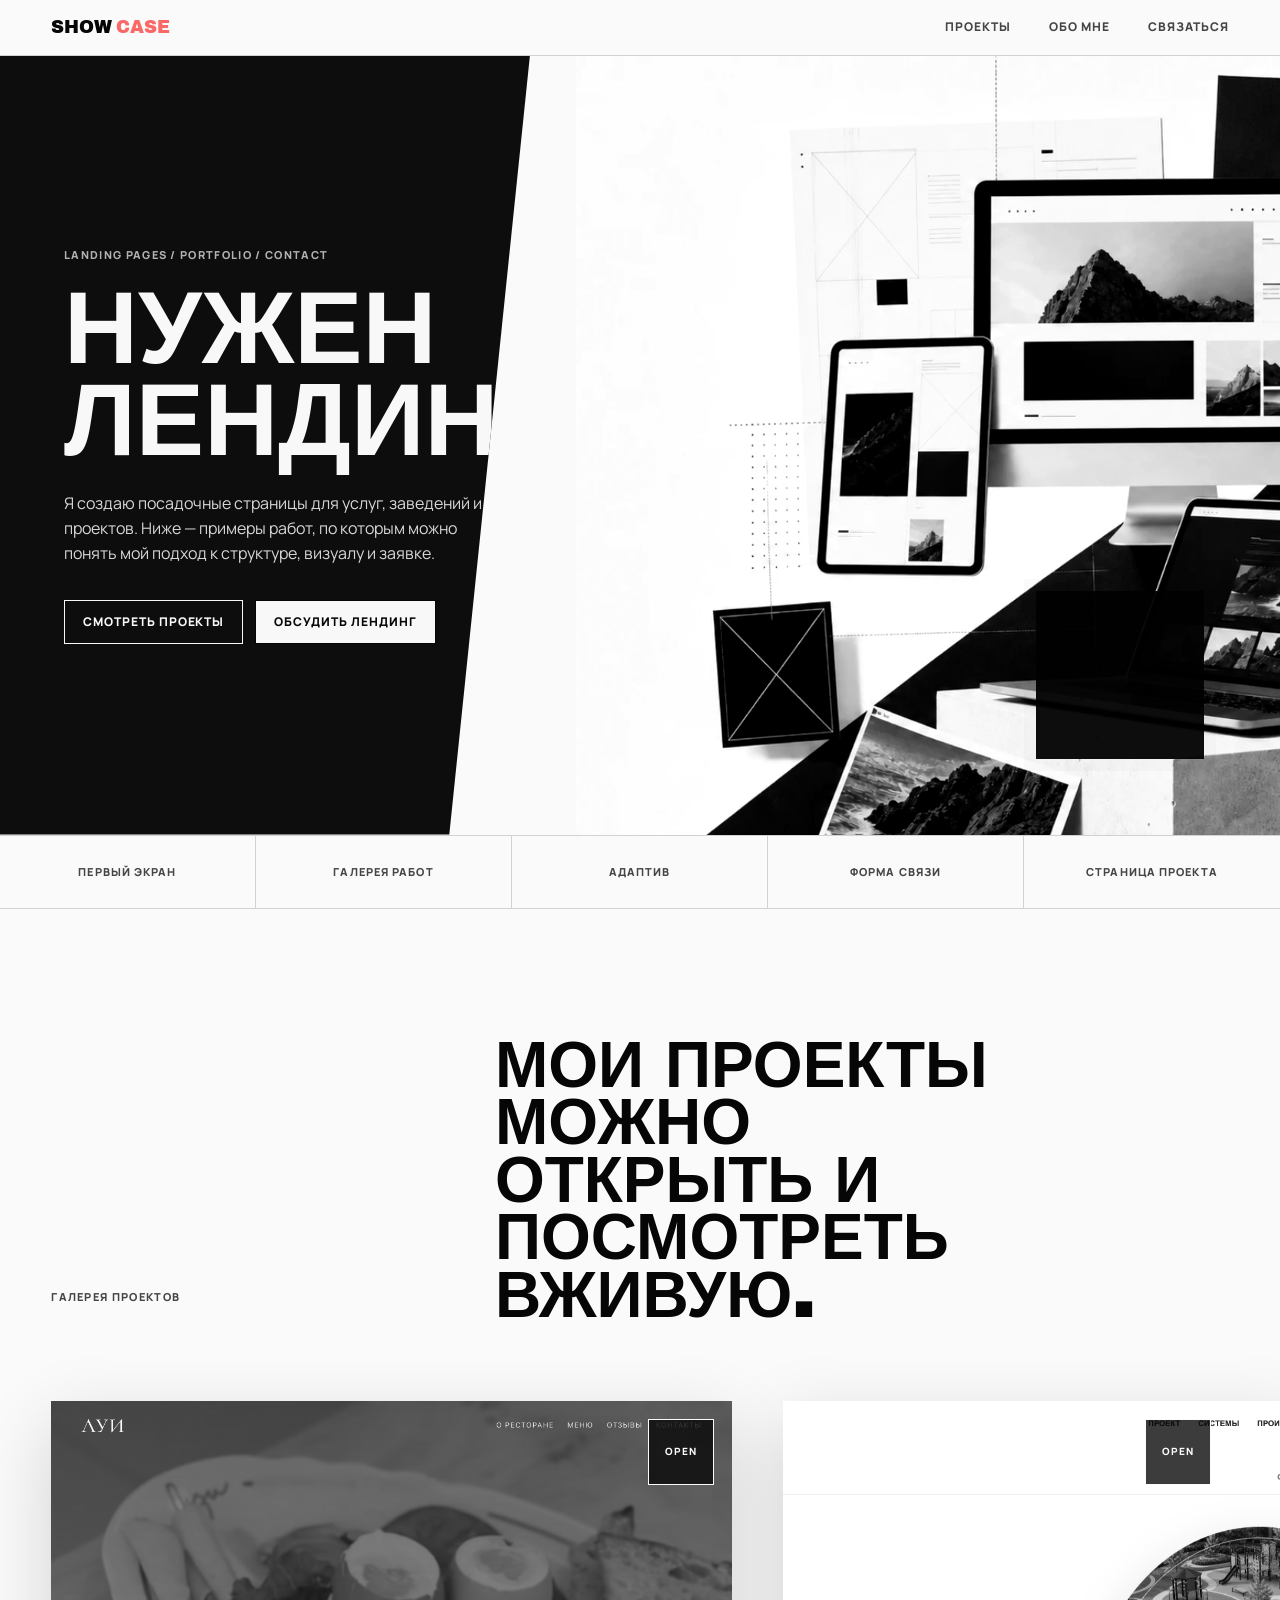
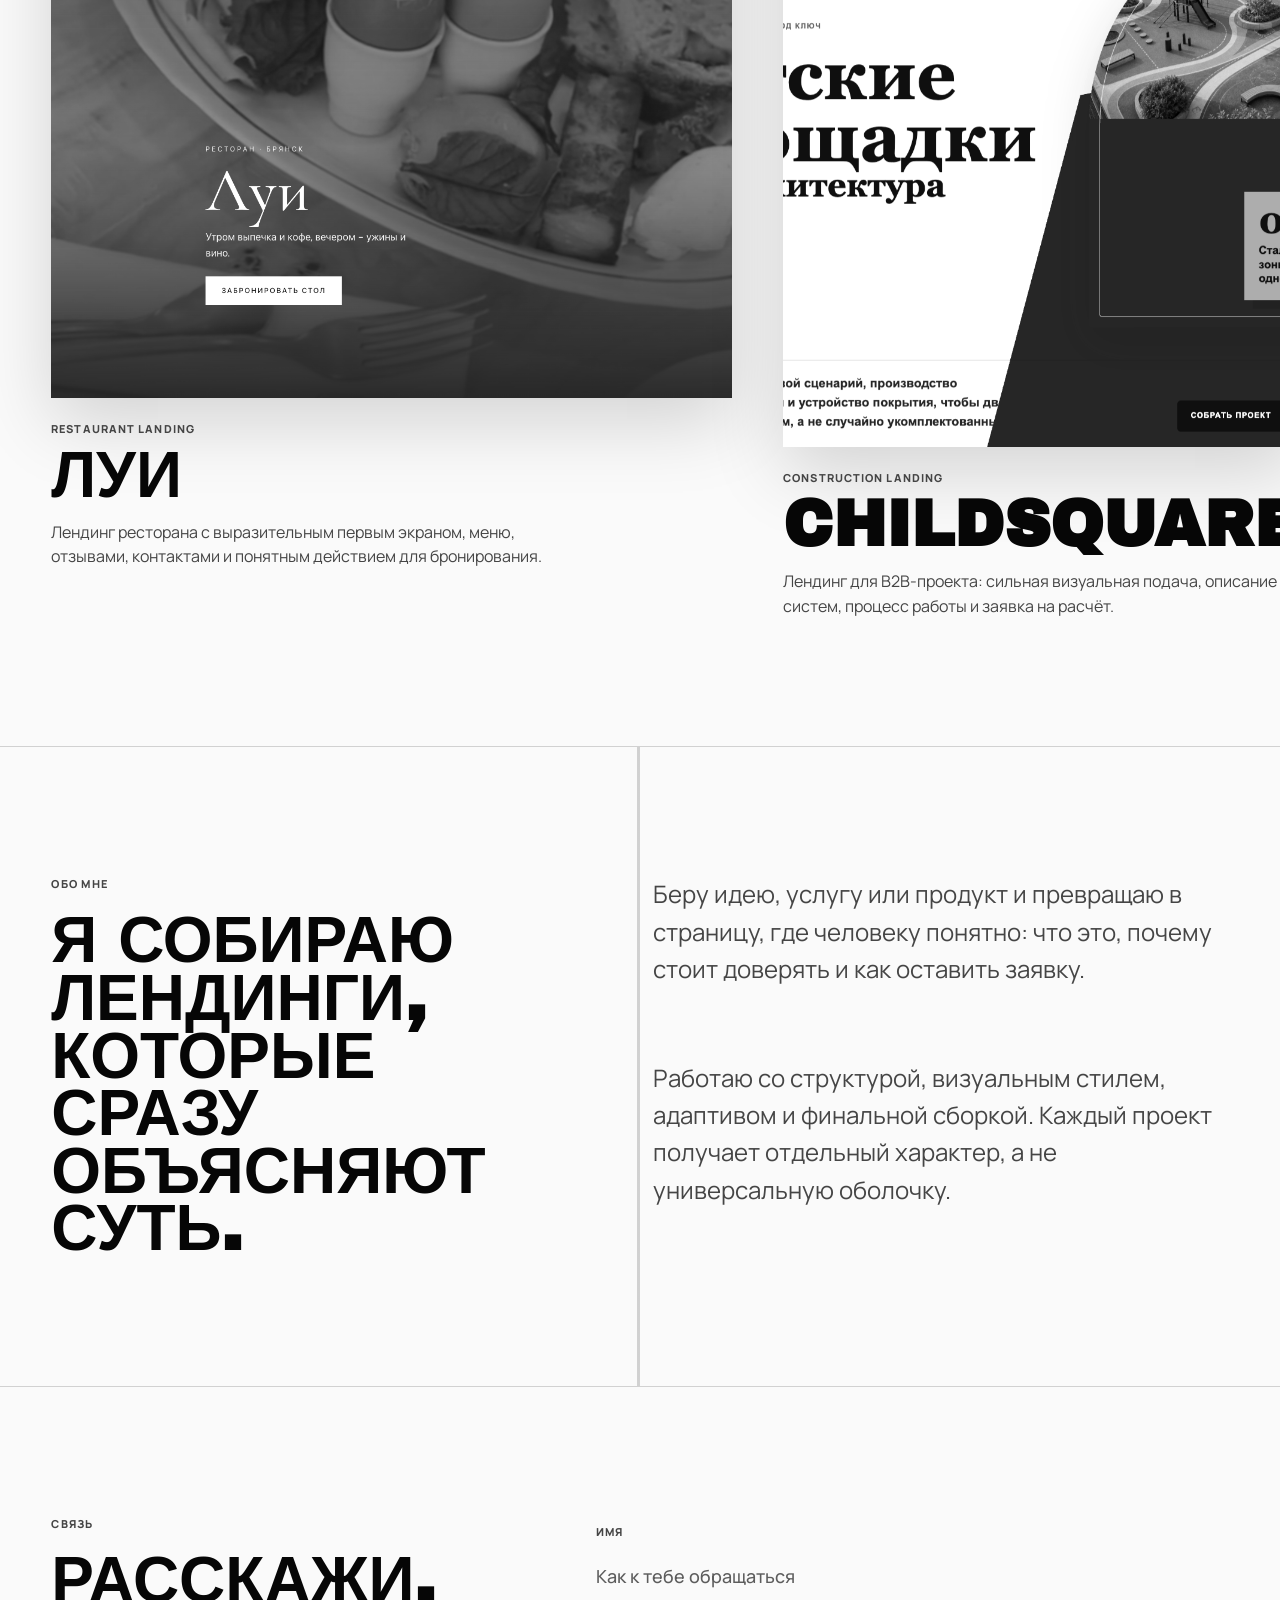
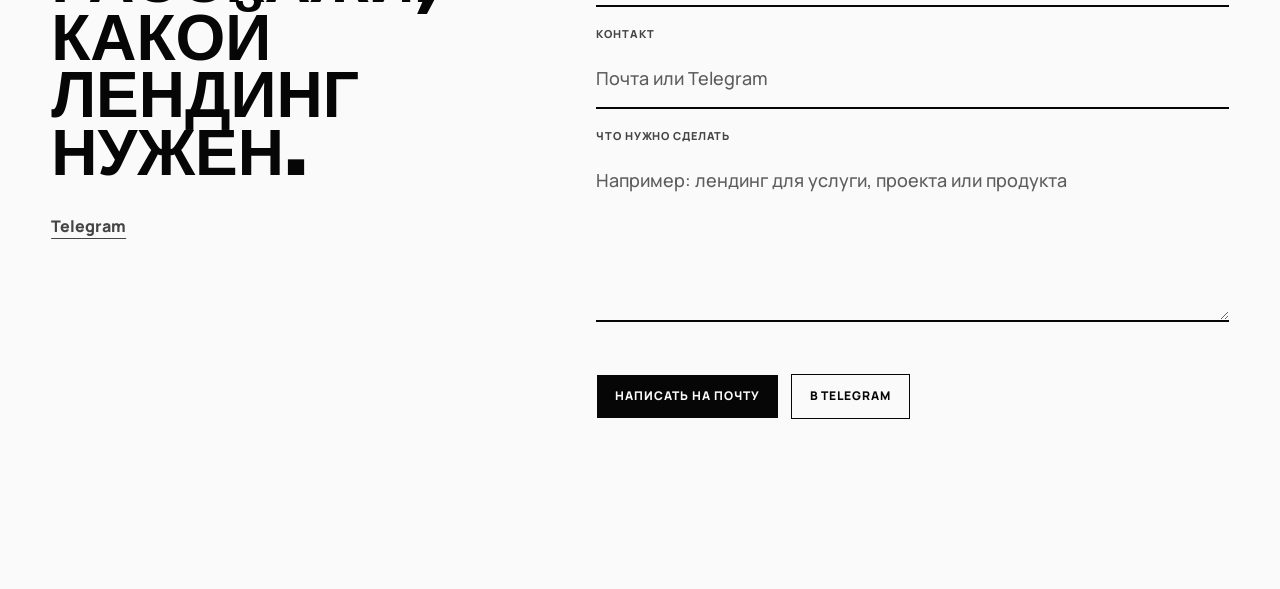
==== index.html @ 820cbf20 "Build landing page showcase" ====
<!DOCTYPE html>
<html lang="ru">
  <head>
    <meta charset="utf-8" />
    <meta name="viewport" content="width=device-width, initial-scale=1" />
    <title>Showcase — лендинги под задачу</title>
    <meta
      name="description"
      content="Витрина лендингов: проекты, подход и форма связи для заказа посадочной страницы."
    />
    <link rel="preconnect" href="https://fonts.googleapis.com" />
    <link rel="preconnect" href="https://fonts.gstatic.com" crossorigin />
    <link
      href="https://fonts.googleapis.com/css2?family=Archivo+Black&family=Manrope:wght@400;500;700;800&display=swap"
      rel="stylesheet"
    />
    <link rel="stylesheet" href="styles.css" />
  </head>
  <body>
    <header class="site-header" data-header>
      <a class="brand" href="#top" aria-label="Showcase">
        <span>show</span><span>case</span>
      </a>
      <nav class="site-nav" aria-label="Основная навигация">
        <a href="#projects">Проекты</a>
        <a href="#about">Обо мне</a>
        <a href="#contact">Связаться</a>
      </nav>
    </header>

    <main id="top">
      <section class="hero" aria-labelledby="hero-title">
        <div class="hero-panel">
          <p class="hero-note">Landing pages / portfolio / contact</p>
          <h1 id="hero-title">Нужен лендинг?</h1>
          <p>
            Я создаю посадочные страницы для услуг, заведений и проектов. Ниже —
            примеры работ, по которым можно понять мой подход к структуре, визуалу и заявке.
          </p>
          <div class="hero-actions">
            <a class="button button-light" href="#projects">Смотреть проекты</a>
            <a class="button button-dark" href="#contact">Обсудить лендинг</a>
          </div>
        </div>
        <div class="hero-image" aria-hidden="true">
          <img src="assets/hero-showcase.webp" alt="" />
          <span class="hero-cut"></span>
        </div>
      </section>

      <section class="intro-strip" aria-label="Подход">
        <span>Первый экран</span>
        <span>Галерея работ</span>
        <span>Адаптив</span>
        <span>Форма связи</span>
        <span>Страница проекта</span>
      </section>

      <section class="projects-section" id="projects" aria-labelledby="projects-title">
        <div class="section-head">
          <p>Галерея проектов</p>
          <h2 id="projects-title">Мои проекты можно открыть и посмотреть вживую.</h2>
        </div>

        <div class="project-grid">
          <article class="project-card project-card-large" data-project-card>
            <a href="products/Lui/index.html" aria-label="Открыть проект Луи">
              <figure>
                <img src="products/previews/lui.png" alt="Скриншот лендинга ресторана Луи" />
              </figure>
              <div class="project-copy">
                <span>Restaurant landing</span>
                <h3>Луи</h3>
                <p>
                  Лендинг ресторана с выразительным первым экраном, меню, отзывами,
                  контактами и понятным действием для бронирования.
                </p>
              </div>
            </a>
          </article>

          <article class="project-card" data-project-card>
            <a href="products/ChildSquare/index.html" aria-label="Открыть проект ChildSquare">
              <figure>
                <img
                  src="products/previews/childsquare.png"
                  alt="Скриншот лендинга ChildSquare"
                />
              </figure>
              <div class="project-copy">
                <span>Construction landing</span>
                <h3>ChildSquare</h3>
                <p>
                  Лендинг для B2B-проекта: сильная визуальная подача, описание систем,
                  процесс работы и заявка на расчёт.
                </p>
              </div>
            </a>
          </article>
        </div>
      </section>

      <section class="about-section" id="about" aria-labelledby="about-title">
        <div class="about-title">
          <p>Обо мне</p>
          <h2 id="about-title">Я собираю лендинги, которые сразу объясняют суть.</h2>
        </div>
        <div class="about-copy">
          <p>
            Беру идею, услугу или продукт и превращаю в страницу, где человеку понятно:
            что это, почему стоит доверять и как оставить заявку.
          </p>
          <p>
            Работаю со структурой, визуальным стилем, адаптивом и финальной сборкой.
            Каждый проект получает отдельный характер, а не универсальную оболочку.
          </p>
        </div>
      </section>

      <section class="contact-section" id="contact" aria-labelledby="contact-title">
        <div class="contact-aside">
          <p>Связь</p>
          <h2 id="contact-title">Расскажи, какой лендинг нужен.</h2>
          <a class="telegram-link" data-telegram-link href="https://t.me/simpleSid">Telegram</a>
        </div>

        <form class="contact-form" data-contact-form>
          <label>
            Имя
            <input name="name" autocomplete="name" placeholder="Как к тебе обращаться" required />
          </label>
          <label>
            Контакт
            <input name="contact" autocomplete="email" placeholder="Почта или Telegram" required />
          </label>
          <label>
            Что нужно сделать
            <textarea
              name="message"
              rows="5"
              placeholder="Например: лендинг для услуги, проекта или продукта"
              required
            ></textarea>
          </label>
          <div class="form-actions">
            <button class="button button-dark" type="submit">Написать на почту</button>
            <a class="button button-light" data-telegram-link href="https://t.me/simpleSid">В Telegram</a>
          </div>
          <p class="form-status" data-form-status aria-live="polite"></p>
        </form>
      </section>
    </main>

    <script src="main.js"></script>
  </body>
</html>
---- styles.css ----
:root {
  --bg: oklch(0.985 0 0);
  --ink: oklch(0.12 0 0);
  --muted: oklch(0.39 0 0);
  --line: oklch(0.86 0 0);
  --panel: oklch(0.16 0 0);
  --panel-ink: oklch(0.98 0 0);
  --accent: oklch(0.7 0.18 23);
  --soft: oklch(0.94 0 0);
  --shadow: 0 24px 70px oklch(0.1 0 0 / 0.16);
  --display: "Archivo Black", Impact, sans-serif;
  --body: "Manrope", Arial, sans-serif;
}

* {
  box-sizing: border-box;
}

html {
  scroll-behavior: smooth;
}

body {
  margin: 0;
  background: var(--bg);
  color: var(--ink);
  font-family: var(--body);
  font-size: 16px;
  line-height: 1.55;
}

body::before {
  content: "";
  position: fixed;
  inset: 0;
  z-index: -1;
  background: var(--bg);
}

body > .site-header,
body > main {
  width: min(100%, 2000px);
  margin-inline: auto;
}

img {
  display: block;
  max-width: 100%;
}

a {
  color: inherit;
  text-decoration: none;
}

button,
input,
textarea {
  font: inherit;
}

.site-header {
  position: sticky;
  top: 0;
  z-index: 10;
  display: flex;
  align-items: center;
  justify-content: space-between;
  gap: 24px;
  padding: 18px clamp(18px, 4vw, 64px);
  background: oklch(0.985 0 0 / 0.88);
  border-bottom: 1px solid var(--line);
  backdrop-filter: blur(18px);
}

.brand {
  display: inline-flex;
  gap: 4px;
  font-family: var(--display);
  font-size: 18px;
  line-height: 1;
  text-transform: uppercase;
}

.brand span:last-child {
  color: var(--accent);
}

.site-nav {
  display: flex;
  gap: clamp(16px, 3vw, 42px);
  color: var(--muted);
  font-size: 12px;
  font-weight: 800;
  letter-spacing: 0.08em;
  text-transform: uppercase;
}

.site-nav a {
  transition: color 180ms ease;
}

.site-nav a:hover,
.site-nav a:focus-visible {
  color: var(--ink);
}

.hero {
  display: grid;
  grid-template-columns: minmax(320px, 0.9fr) minmax(320px, 1.1fr);
  min-height: min(780px, calc(100vh - 65px));
  border-bottom: 1px solid var(--line);
}

.hero-panel {
  position: relative;
  display: flex;
  flex-direction: column;
  justify-content: center;
  padding: clamp(44px, 7vw, 96px) clamp(24px, 5vw, 76px);
  background: var(--panel);
  color: var(--panel-ink);
  clip-path: polygon(0 0, 92% 0, 78% 100%, 0 100%);
}

.hero-note,
.section-head p,
.about-title p,
.contact-aside p {
  margin: 0 0 20px;
  color: oklch(0.76 0 0);
  font-size: 11px;
  font-weight: 800;
  letter-spacing: 0.12em;
  text-transform: uppercase;
}

.hero h1,
.section-head h2,
.about-title h2,
.contact-aside h2 {
  margin: 0;
  max-width: 10ch;
  font-family: var(--display);
  font-size: clamp(44px, 8vw, 104px);
  line-height: 0.9;
  letter-spacing: 0;
  text-transform: uppercase;
  text-wrap: balance;
}

.hero p:not(.hero-note) {
  max-width: 46ch;
  margin: 24px 0 0;
  color: oklch(0.88 0 0);
}

.hero-actions,
.form-actions {
  display: flex;
  flex-wrap: wrap;
  gap: 12px;
  margin-top: 34px;
}

.button {
  display: inline-flex;
  min-height: 44px;
  align-items: center;
  justify-content: center;
  padding: 12px 18px;
  border: 1px solid currentColor;
  font-size: 12px;
  font-weight: 800;
  letter-spacing: 0.08em;
  text-transform: uppercase;
  transition: transform 180ms ease, background 180ms ease, color 180ms ease;
}

.button:hover,
.button:focus-visible {
  transform: translateY(-2px);
}

.button-light {
  background: transparent;
  color: inherit;
}

.button-dark {
  background: var(--ink);
  color: var(--bg);
}

.hero .button-dark {
  background: var(--panel-ink);
  color: var(--ink);
}

.hero-image {
  position: relative;
  min-height: 520px;
  overflow: hidden;
  background: var(--soft);
}

.hero-image img {
  width: 100%;
  height: 100%;
  object-fit: cover;
  filter: grayscale(1) contrast(1.08);
}

.hero-cut {
  position: absolute;
  right: clamp(22px, 5vw, 76px);
  bottom: clamp(22px, 5vw, 76px);
  width: clamp(92px, 15vw, 220px);
  aspect-ratio: 1;
  border: 12px solid var(--bg);
  background: var(--panel);
  mix-blend-mode: multiply;
}

.intro-strip {
  display: grid;
  grid-template-columns: repeat(5, 1fr);
  border-bottom: 1px solid var(--line);
}

.intro-strip span {
  min-height: 72px;
  display: grid;
  place-items: center;
  padding: 16px;
  border-right: 1px solid var(--line);
  color: var(--muted);
  font-size: 11px;
  font-weight: 800;
  letter-spacing: 0.1em;
  text-align: center;
  text-transform: uppercase;
}

.intro-strip span:last-child {
  border-right: 0;
}

.projects-section,
.about-section,
.contact-section {
  padding: clamp(72px, 10vw, 132px) clamp(18px, 4vw, 64px);
}

.section-head {
  display: grid;
  grid-template-columns: minmax(200px, 0.45fr) minmax(320px, 0.9fr);
  gap: clamp(24px, 6vw, 90px);
  align-items: end;
  margin-bottom: clamp(40px, 6vw, 76px);
}

.section-head p,
.about-title p,
.contact-aside p {
  color: var(--muted);
}

.section-head h2,
.about-title h2,
.contact-aside h2 {
  max-width: 13ch;
  font-size: clamp(36px, 5vw, 72px);
}

.project-grid {
  display: grid;
  grid-template-columns: minmax(0, 1.1fr) minmax(280px, 0.72fr);
  gap: clamp(22px, 4vw, 56px);
  align-items: start;
}

.project-card {
  position: relative;
  background: var(--bg);
}

.project-card a {
  display: grid;
  gap: 22px;
}

.project-card figure {
  margin: 0;
  overflow: hidden;
  background: var(--soft);
  box-shadow: var(--shadow);
}

.project-card img {
  width: 100%;
  aspect-ratio: 4 / 5;
  object-fit: cover;
  filter: grayscale(1) contrast(1.04);
  transition: filter 220ms ease, transform 500ms ease;
}

.project-card-large img {
  aspect-ratio: 1.14 / 1;
}

.project-card:hover img,
.project-card:focus-within img {
  filter: grayscale(0) contrast(1);
  transform: scale(1.025);
}

.project-copy {
  max-width: 520px;
}

.project-copy span {
  display: block;
  margin-bottom: 10px;
  color: var(--muted);
  font-size: 11px;
  font-weight: 800;
  letter-spacing: 0.1em;
  text-transform: uppercase;
}

.project-copy h3 {
  margin: 0;
  font-family: var(--display);
  font-size: clamp(34px, 5vw, 76px);
  line-height: 0.92;
  text-transform: uppercase;
}

.project-copy p {
  max-width: 50ch;
  margin: 14px 0 0;
  color: var(--muted);
}

.project-card::after {
  content: "open";
  position: absolute;
  right: 18px;
  top: 18px;
  display: grid;
  width: 64px;
  height: 64px;
  place-items: center;
  border: 1px solid var(--bg);
  background: oklch(0.12 0 0 / 0.78);
  color: var(--bg);
  font-size: 10px;
  font-weight: 800;
  letter-spacing: 0.08em;
  text-transform: uppercase;
}

.about-section {
  display: grid;
  grid-template-columns: minmax(280px, 0.8fr) minmax(280px, 0.9fr);
  gap: clamp(28px, 7vw, 110px);
  border-top: 1px solid var(--line);
  border-bottom: 1px solid var(--line);
  background:
    linear-gradient(90deg, transparent 0 49.8%, var(--line) 49.8% 50%, transparent 50%),
    var(--bg);
}

.about-copy {
  display: grid;
  gap: 22px;
  max-width: 66ch;
  color: var(--muted);
  font-size: clamp(18px, 2vw, 24px);
}

.about-copy p {
  margin: 0;
}

.contact-section {
  display: grid;
  grid-template-columns: minmax(260px, 0.72fr) minmax(320px, 1fr);
  gap: clamp(28px, 7vw, 100px);
  align-items: start;
}

.telegram-link {
  display: inline-flex;
  margin-top: 32px;
  color: var(--muted);
  font-weight: 800;
  text-decoration: underline;
  text-underline-offset: 6px;
}

.contact-form {
  display: grid;
  gap: 18px;
  padding-top: 8px;
}

.contact-form label {
  display: grid;
  gap: 9px;
  color: var(--muted);
  font-size: 11px;
  font-weight: 800;
  letter-spacing: 0.08em;
  text-transform: uppercase;
}

.contact-form input,
.contact-form textarea {
  width: 100%;
  border: 0;
  border-bottom: 2px solid var(--ink);
  border-radius: 0;
  background: transparent;
  color: var(--ink);
  padding: 14px 0;
  font-size: 18px;
  font-weight: 500;
  outline: 0;
  resize: vertical;
}

.contact-form input::placeholder,
.contact-form textarea::placeholder {
  color: oklch(0.48 0 0);
}

.contact-form input:focus,
.contact-form textarea:focus {
  border-color: var(--accent);
}

.form-status {
  min-height: 24px;
  margin: 0;
  color: var(--muted);
}

[data-project-card] {
  animation: rise 700ms ease both;
}

[data-project-card]:nth-child(2) {
  animation-delay: 120ms;
}

@keyframes rise {
  from {
    opacity: 0;
    transform: translateY(24px);
  }
  to {
    opacity: 1;
    transform: translateY(0);
  }
}

@media (max-width: 900px) {
  .hero,
  .section-head,
  .project-grid,
  .about-section,
  .contact-section {
    grid-template-columns: 1fr;
  }

  .hero-panel {
    clip-path: none;
  }

  .intro-strip {
    grid-template-columns: repeat(2, 1fr);
  }

  .intro-strip span {
    border-bottom: 1px solid var(--line);
  }

  .about-section {
    background: var(--bg);
  }
}

@media (max-width: 620px) {
  .site-header {
    align-items: flex-start;
    flex-direction: column;
  }

  .site-nav {
    width: 100%;
    justify-content: space-between;
    gap: 12px;
    font-size: 10px;
  }

  .hero {
    min-height: auto;
  }

  .hero-image {
    min-height: 360px;
  }

  .projects-section,
  .about-section,
  .contact-section {
    padding-inline: 18px;
  }

  .intro-strip {
    grid-template-columns: 1fr;
  }

  .intro-strip span {
    min-height: 56px;
    border-right: 0;
  }

  .project-card::after {
    width: 52px;
    height: 52px;
  }

  .form-actions {
    align-items: stretch;
    flex-direction: column;
  }
}

@media (prefers-reduced-motion: reduce) {
  *,
  *::before,
  *::after {
    scroll-behavior: auto !important;
    animation-duration: 1ms !important;
    transition-duration: 1ms !important;
  }
}
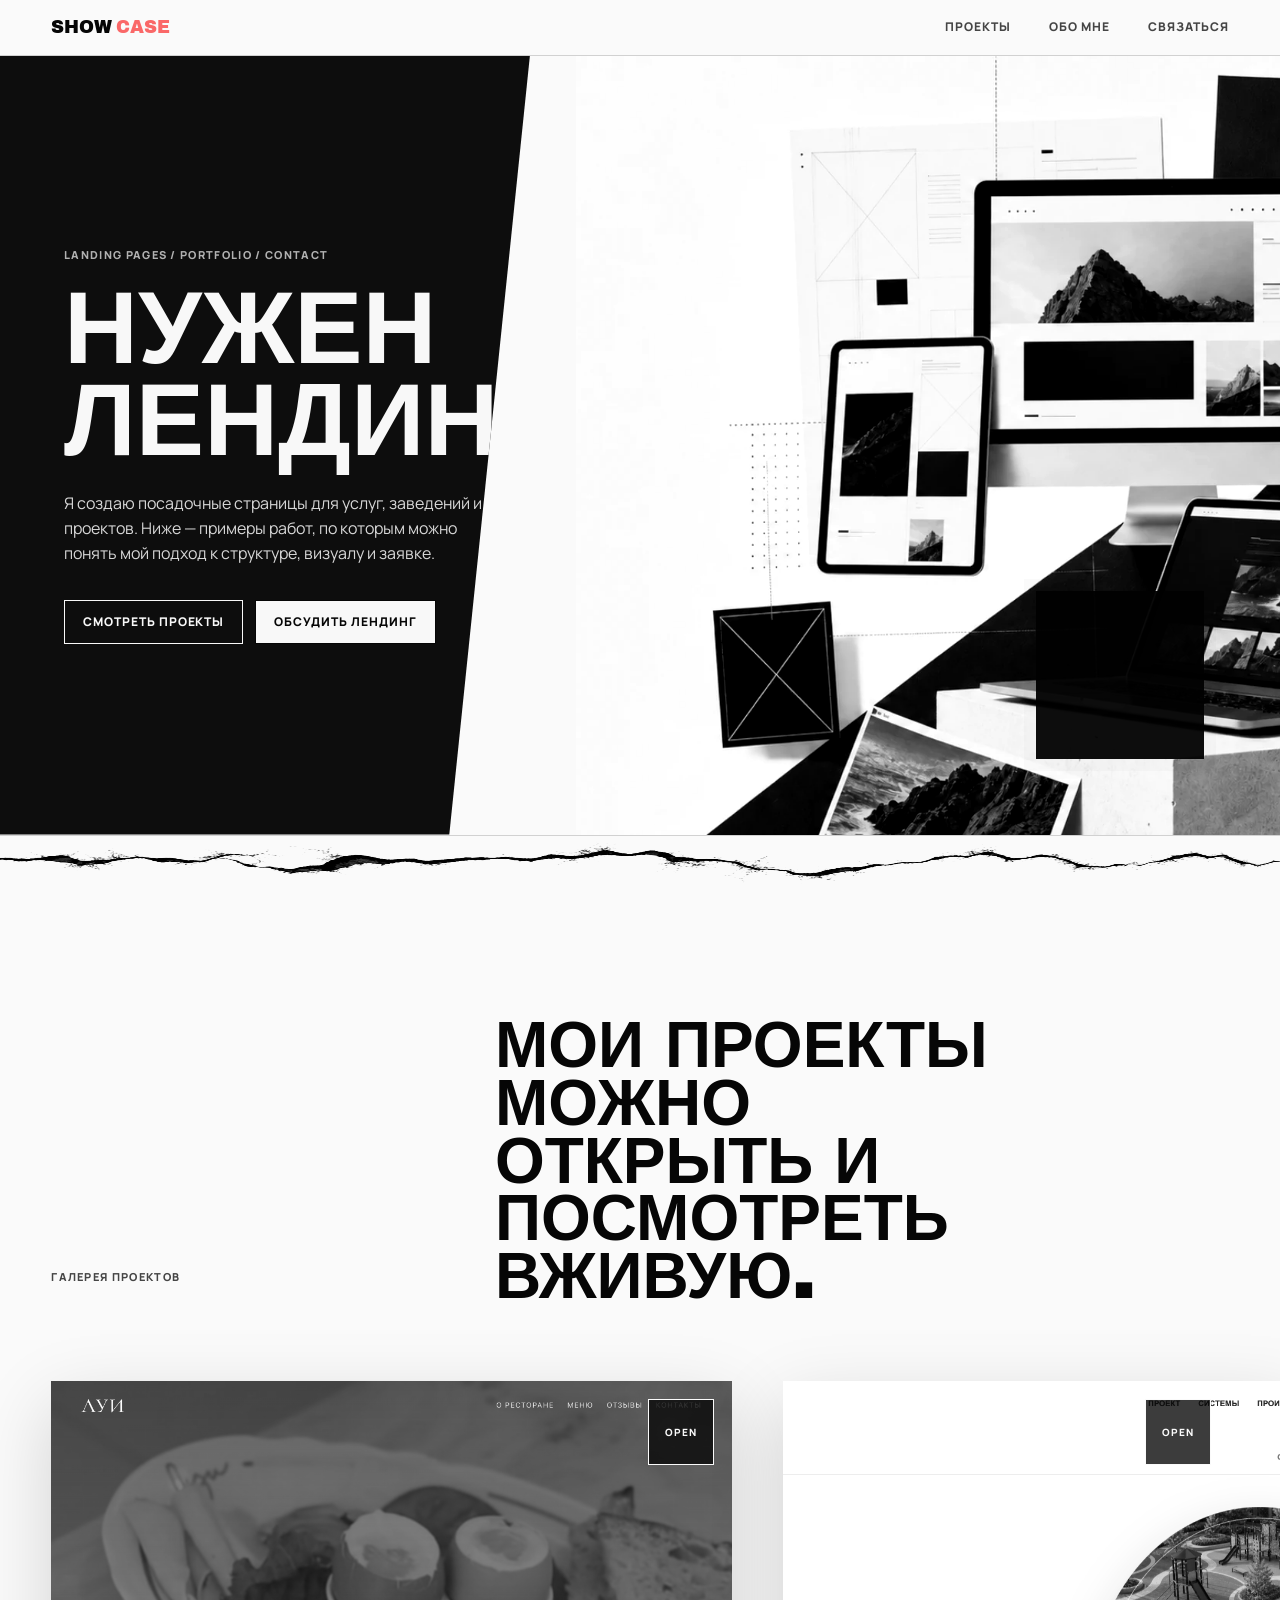
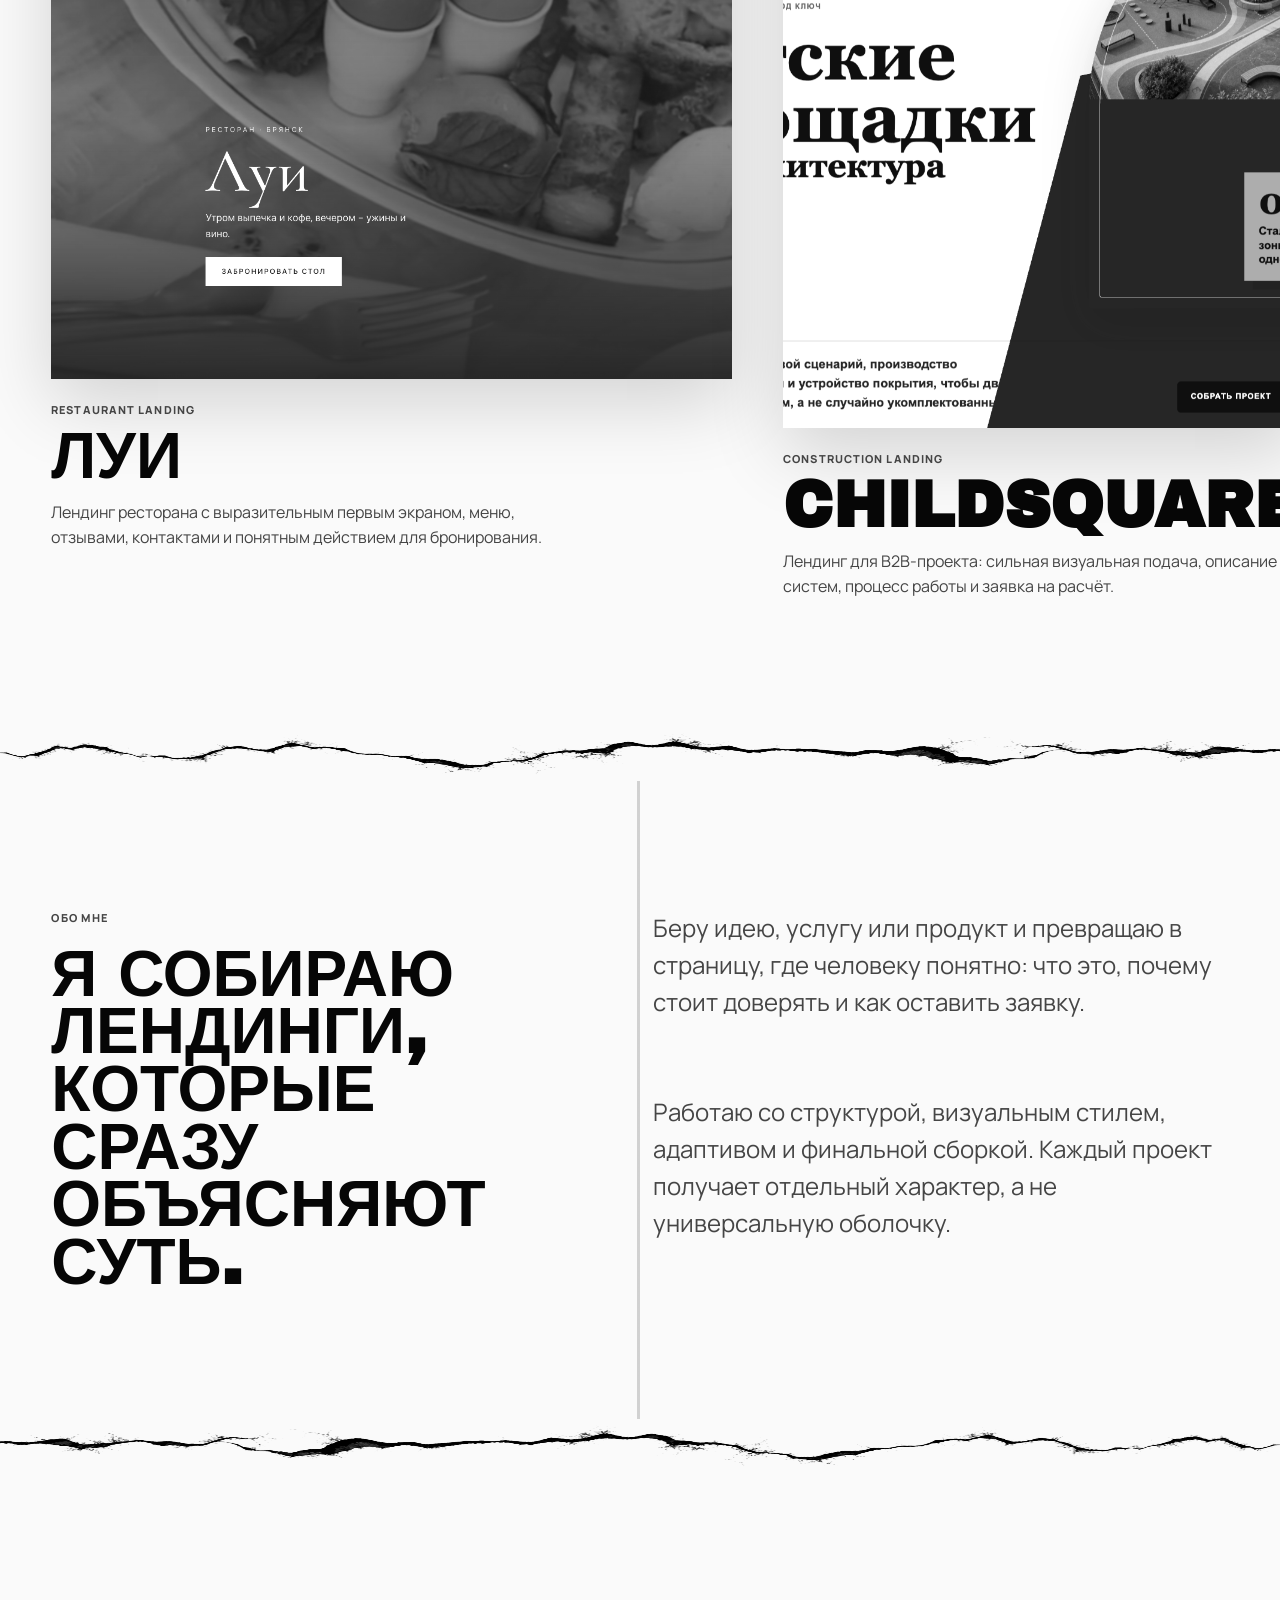
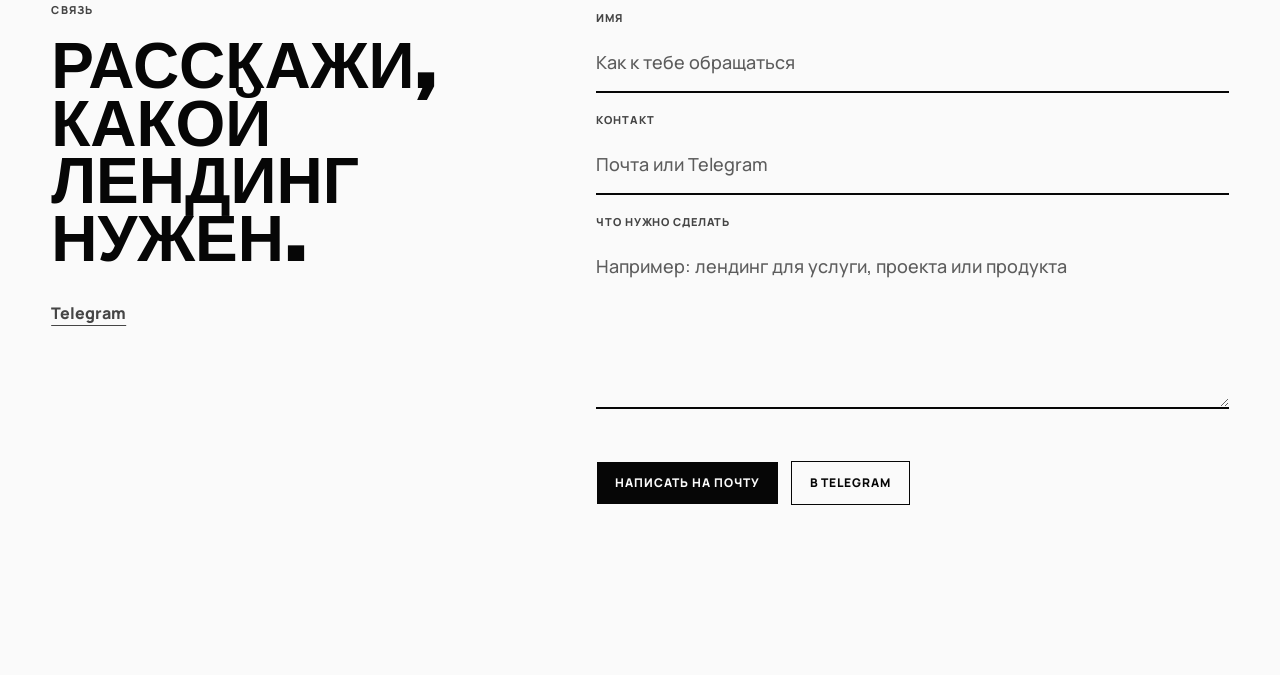
==== commit 0051276a: "Add space rift section dividers" ====
--- a/index.html
+++ b/index.html
@@ -48,13 +48,9 @@
         </div>
       </section>
 
-      <section class="intro-strip" aria-label="Подход">
-        <span>Первый экран</span>
-        <span>Галерея работ</span>
-        <span>Адаптив</span>
-        <span>Форма связи</span>
-        <span>Страница проекта</span>
-      </section>
+      <div class="page-rift" aria-hidden="true">
+        <img src="assets/page-rift-selected.png" alt="" />
+      </div>
 
       <section class="projects-section" id="projects" aria-labelledby="projects-title">
         <div class="section-head">
@@ -100,6 +96,10 @@
         </div>
       </section>
 
+      <div class="page-rift page-rift-flip" aria-hidden="true">
+        <img src="assets/page-rift-selected.png" alt="" />
+      </div>
+
       <section class="about-section" id="about" aria-labelledby="about-title">
         <div class="about-title">
           <p>Обо мне</p>
@@ -116,6 +116,10 @@
           </p>
         </div>
       </section>
+
+      <div class="page-rift" aria-hidden="true">
+        <img src="assets/page-rift-selected.png" alt="" />
+      </div>
 
       <section class="contact-section" id="contact" aria-labelledby="contact-title">
         <div class="contact-aside">
--- a/styles.css
+++ b/styles.css
@@ -222,28 +222,27 @@
   mix-blend-mode: multiply;
 }
 
-.intro-strip {
-  display: grid;
-  grid-template-columns: repeat(5, 1fr);
-  border-bottom: 1px solid var(--line);
-}
-
-.intro-strip span {
-  min-height: 72px;
-  display: grid;
-  place-items: center;
-  padding: 16px;
-  border-right: 1px solid var(--line);
-  color: var(--muted);
-  font-size: 11px;
-  font-weight: 800;
-  letter-spacing: 0.1em;
-  text-align: center;
-  text-transform: uppercase;
-}
-
-.intro-strip span:last-child {
-  border-right: 0;
+.page-rift {
+  position: relative;
+  display: flex;
+  align-items: center;
+  justify-content: center;
+  height: clamp(38px, 4.2vw, 76px);
+  margin-block: 0;
+  overflow: hidden;
+  pointer-events: none;
+}
+
+.page-rift img {
+  width: min(100%, 2000px);
+  height: 100%;
+  object-fit: fill;
+  object-position: center;
+  filter: grayscale(1) contrast(1.08);
+}
+
+.page-rift-flip img {
+  transform: scaleX(-1);
 }
 
 .projects-section,
@@ -365,8 +364,6 @@
   display: grid;
   grid-template-columns: minmax(280px, 0.8fr) minmax(280px, 0.9fr);
   gap: clamp(28px, 7vw, 110px);
-  border-top: 1px solid var(--line);
-  border-bottom: 1px solid var(--line);
   background:
     linear-gradient(90deg, transparent 0 49.8%, var(--line) 49.8% 50%, transparent 50%),
     var(--bg);
@@ -479,12 +476,8 @@
     clip-path: none;
   }
 
-  .intro-strip {
-    grid-template-columns: repeat(2, 1fr);
-  }
-
-  .intro-strip span {
-    border-bottom: 1px solid var(--line);
+  .page-rift {
+    height: 48px;
   }
 
   .about-section {
@@ -519,13 +512,8 @@
     padding-inline: 18px;
   }
 
-  .intro-strip {
-    grid-template-columns: 1fr;
-  }
-
-  .intro-strip span {
-    min-height: 56px;
-    border-right: 0;
+  .page-rift {
+    height: 34px;
   }
 
   .project-card::after {
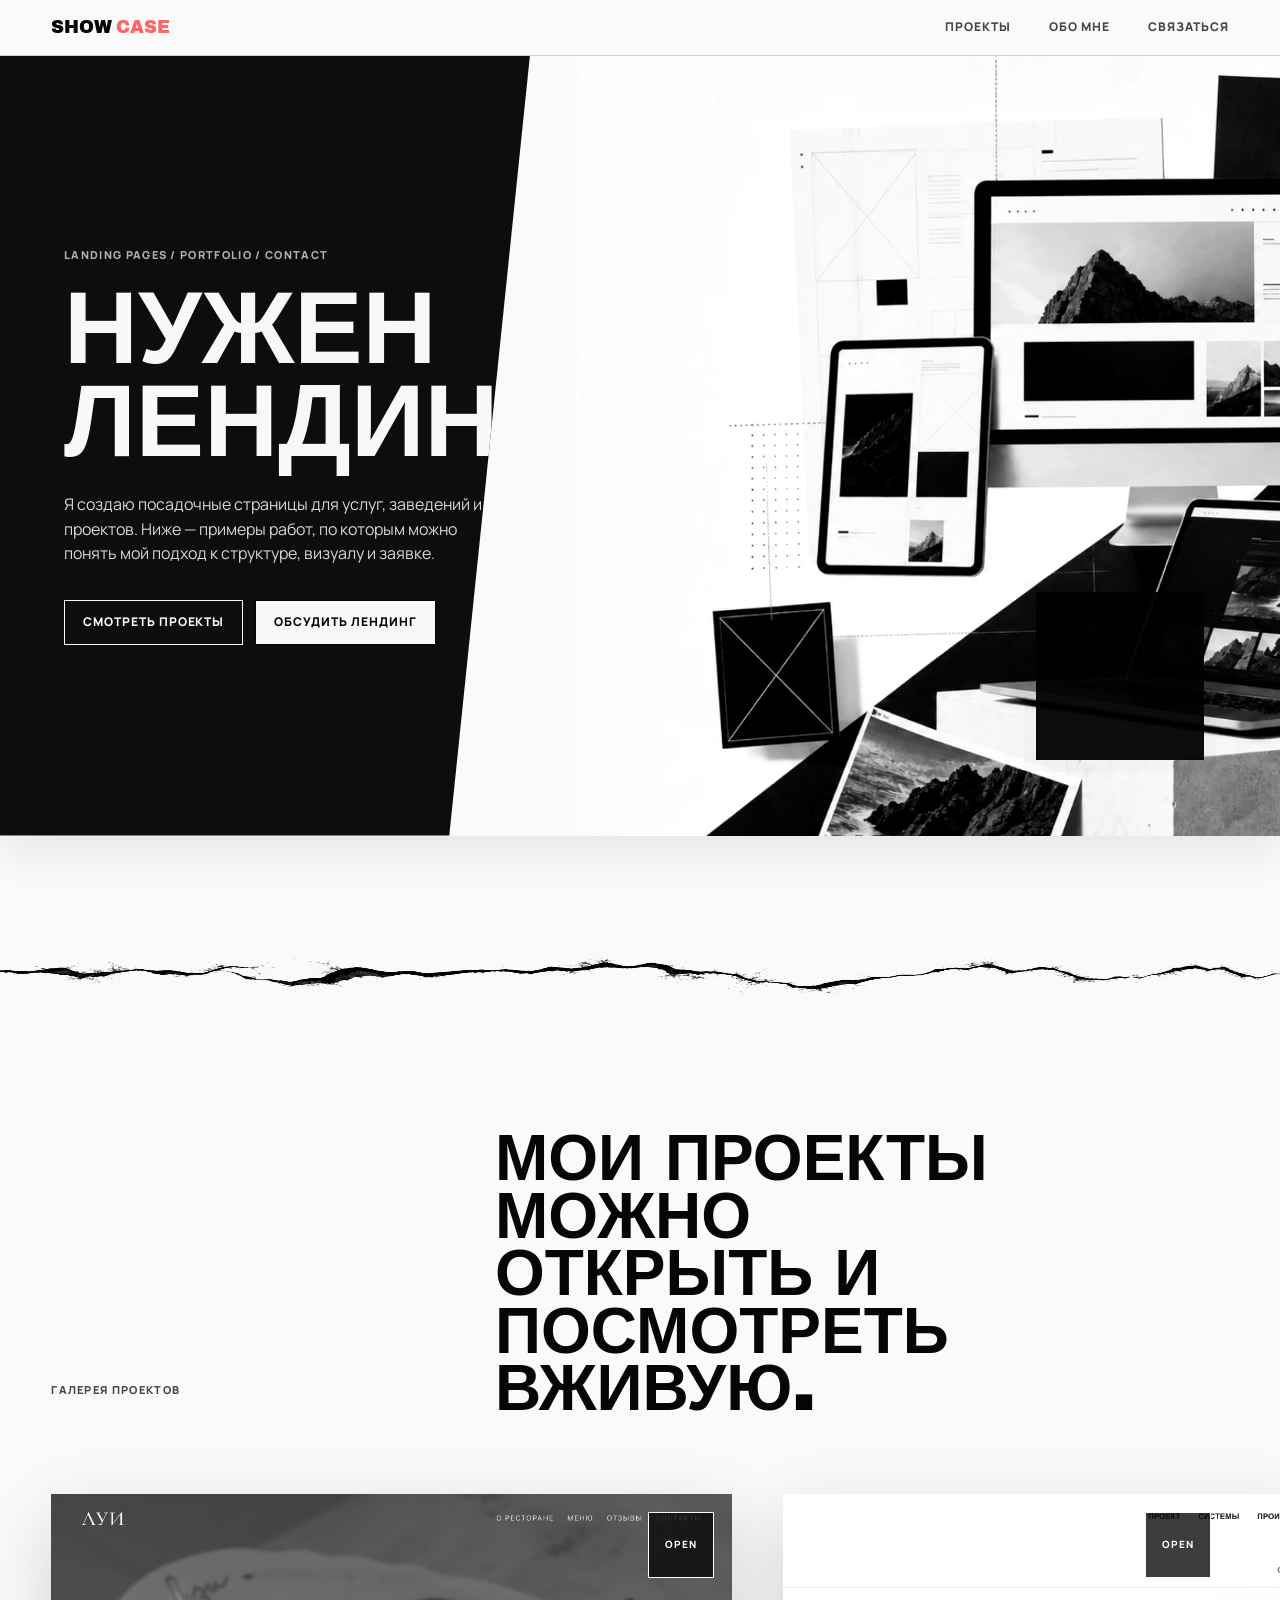
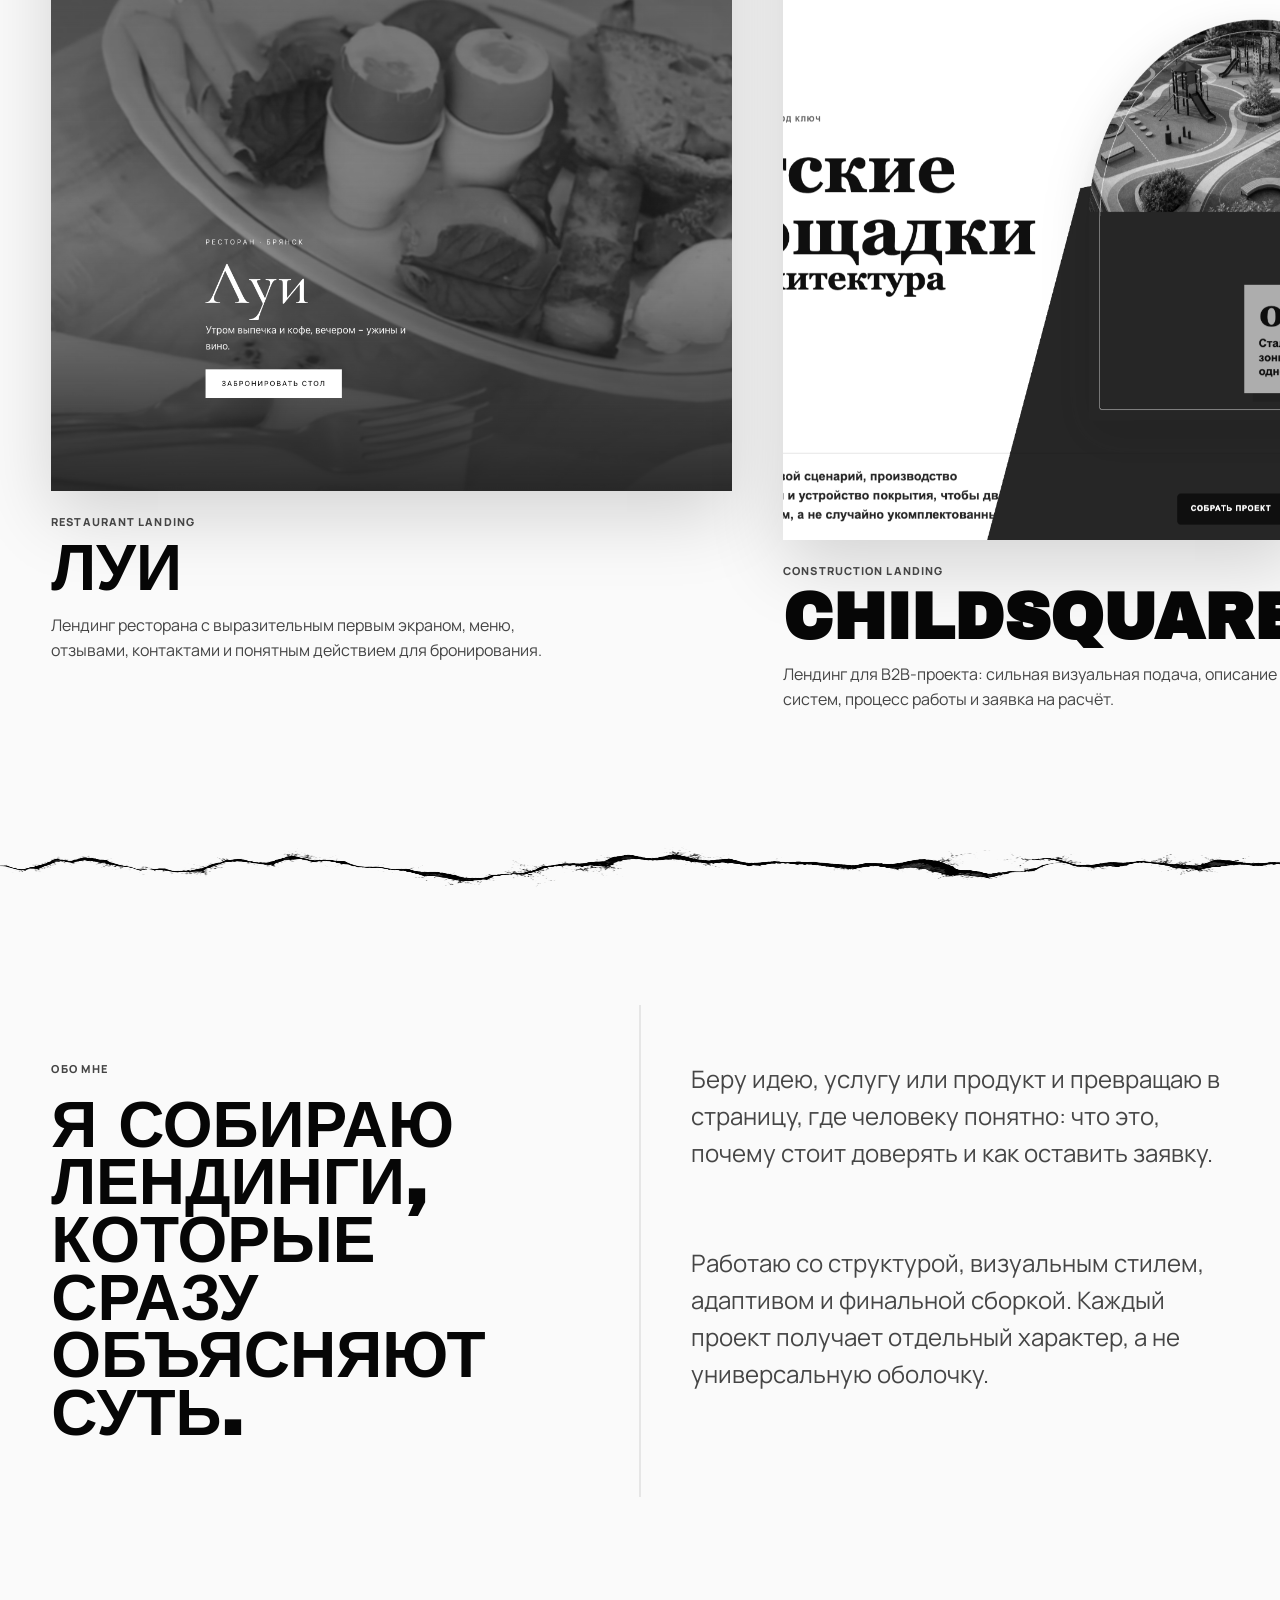
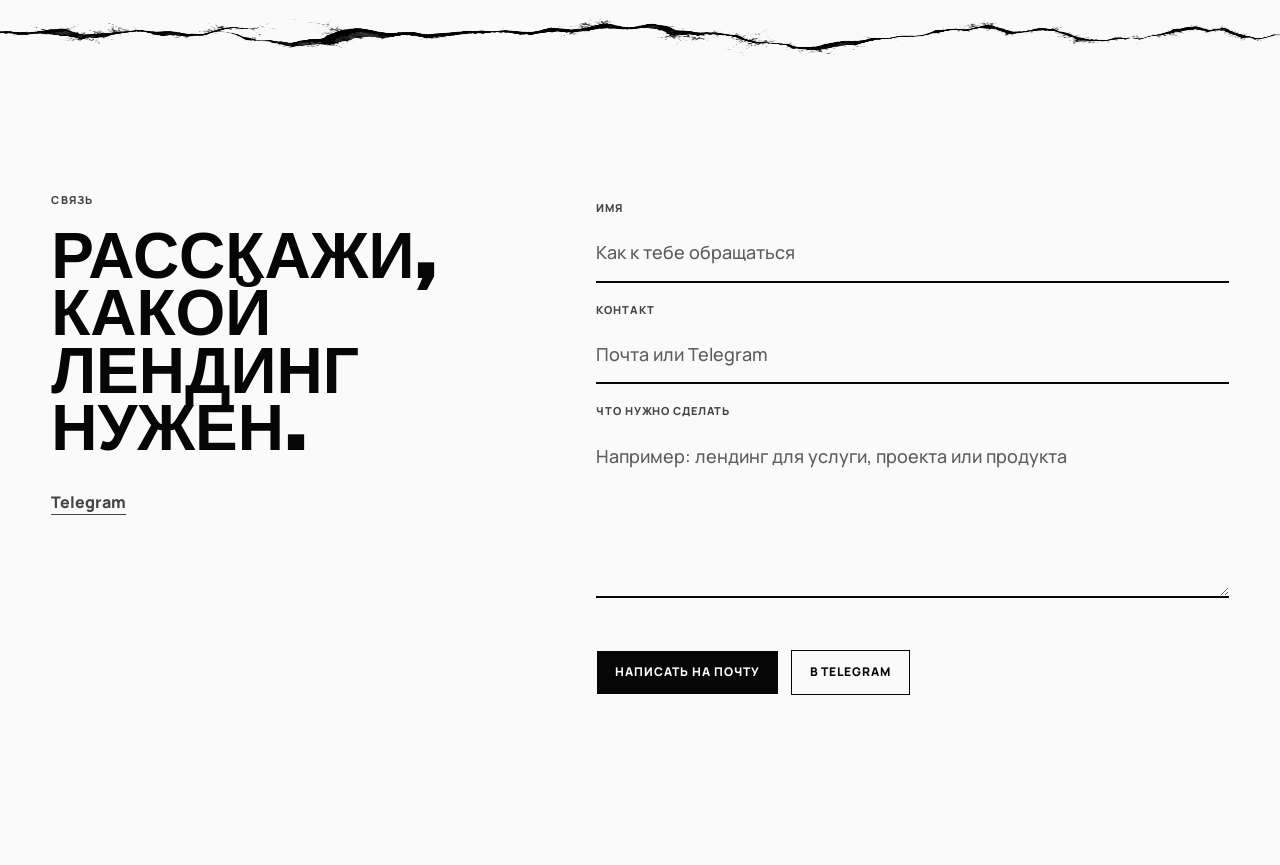
==== commit b110449d: "Polish section dividers and contact link" ====
--- a/index.html
+++ b/index.html
@@ -125,7 +125,7 @@
         <div class="contact-aside">
           <p>Связь</p>
           <h2 id="contact-title">Расскажи, какой лендинг нужен.</h2>
-          <a class="telegram-link" data-telegram-link href="https://t.me/simpleSid">Telegram</a>
+          <a class="telegram-link" data-telegram-link href="https://t.me/JustaSid">Telegram</a>
         </div>
 
         <form class="contact-form" data-contact-form>
@@ -148,7 +148,7 @@
           </label>
           <div class="form-actions">
             <button class="button button-dark" type="submit">Написать на почту</button>
-            <a class="button button-light" data-telegram-link href="https://t.me/simpleSid">В Telegram</a>
+            <a class="button button-light" data-telegram-link href="https://t.me/JustaSid">В Telegram</a>
           </div>
           <p class="form-status" data-form-status aria-live="polite"></p>
         </form>
--- a/styles.css
+++ b/styles.css
@@ -106,10 +106,12 @@
 }
 
 .hero {
+  position: relative;
+  z-index: 1;
   display: grid;
   grid-template-columns: minmax(320px, 0.9fr) minmax(320px, 1.1fr);
   min-height: min(780px, calc(100vh - 65px));
-  border-bottom: 1px solid var(--line);
+  box-shadow: 0 18px 42px oklch(0.1 0 0 / 0.08);
 }
 
 .hero-panel {
@@ -233,6 +235,10 @@
   pointer-events: none;
 }
 
+.hero + .page-rift {
+  margin-top: clamp(72px, 8.8vw, 136px);
+}
+
 .page-rift img {
   width: min(100%, 2000px);
   height: 100%;
@@ -361,12 +367,32 @@
 }
 
 .about-section {
+  position: relative;
   display: grid;
   grid-template-columns: minmax(280px, 0.8fr) minmax(280px, 0.9fr);
   gap: clamp(28px, 7vw, 110px);
-  background:
-    linear-gradient(90deg, transparent 0 49.8%, var(--line) 49.8% 50%, transparent 50%),
-    var(--bg);
+  background: var(--bg);
+}
+
+@media (min-width: 901px) {
+  .about-section {
+    padding-block: clamp(132px, 13vw, 220px);
+  }
+
+  .about-section::before {
+    content: "";
+    position: absolute;
+    top: clamp(88px, 8.7vw, 146px);
+    bottom: clamp(88px, 8.7vw, 146px);
+    left: 50%;
+    width: 1px;
+    background: var(--line);
+    transform: translateX(-50%);
+  }
+
+  .about-copy {
+    padding-left: clamp(24px, 3vw, 56px);
+  }
 }
 
 .about-copy {
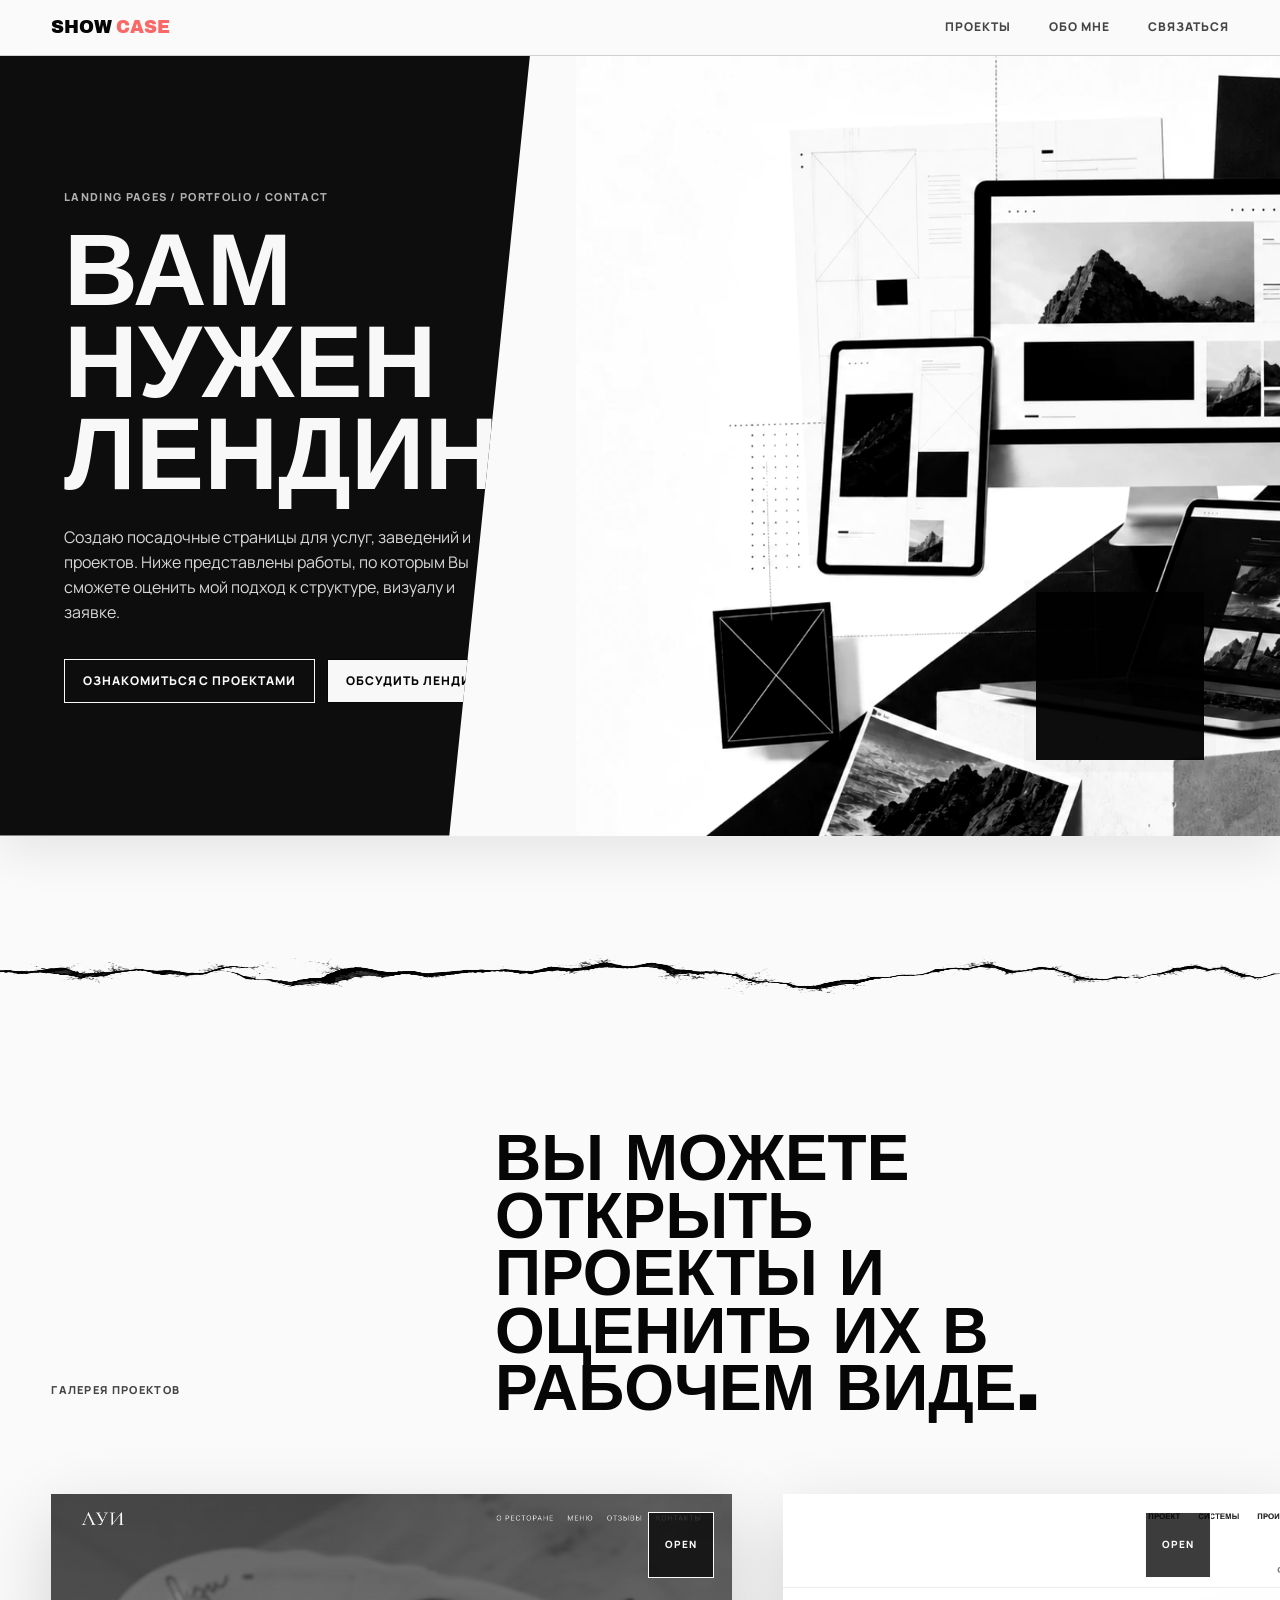
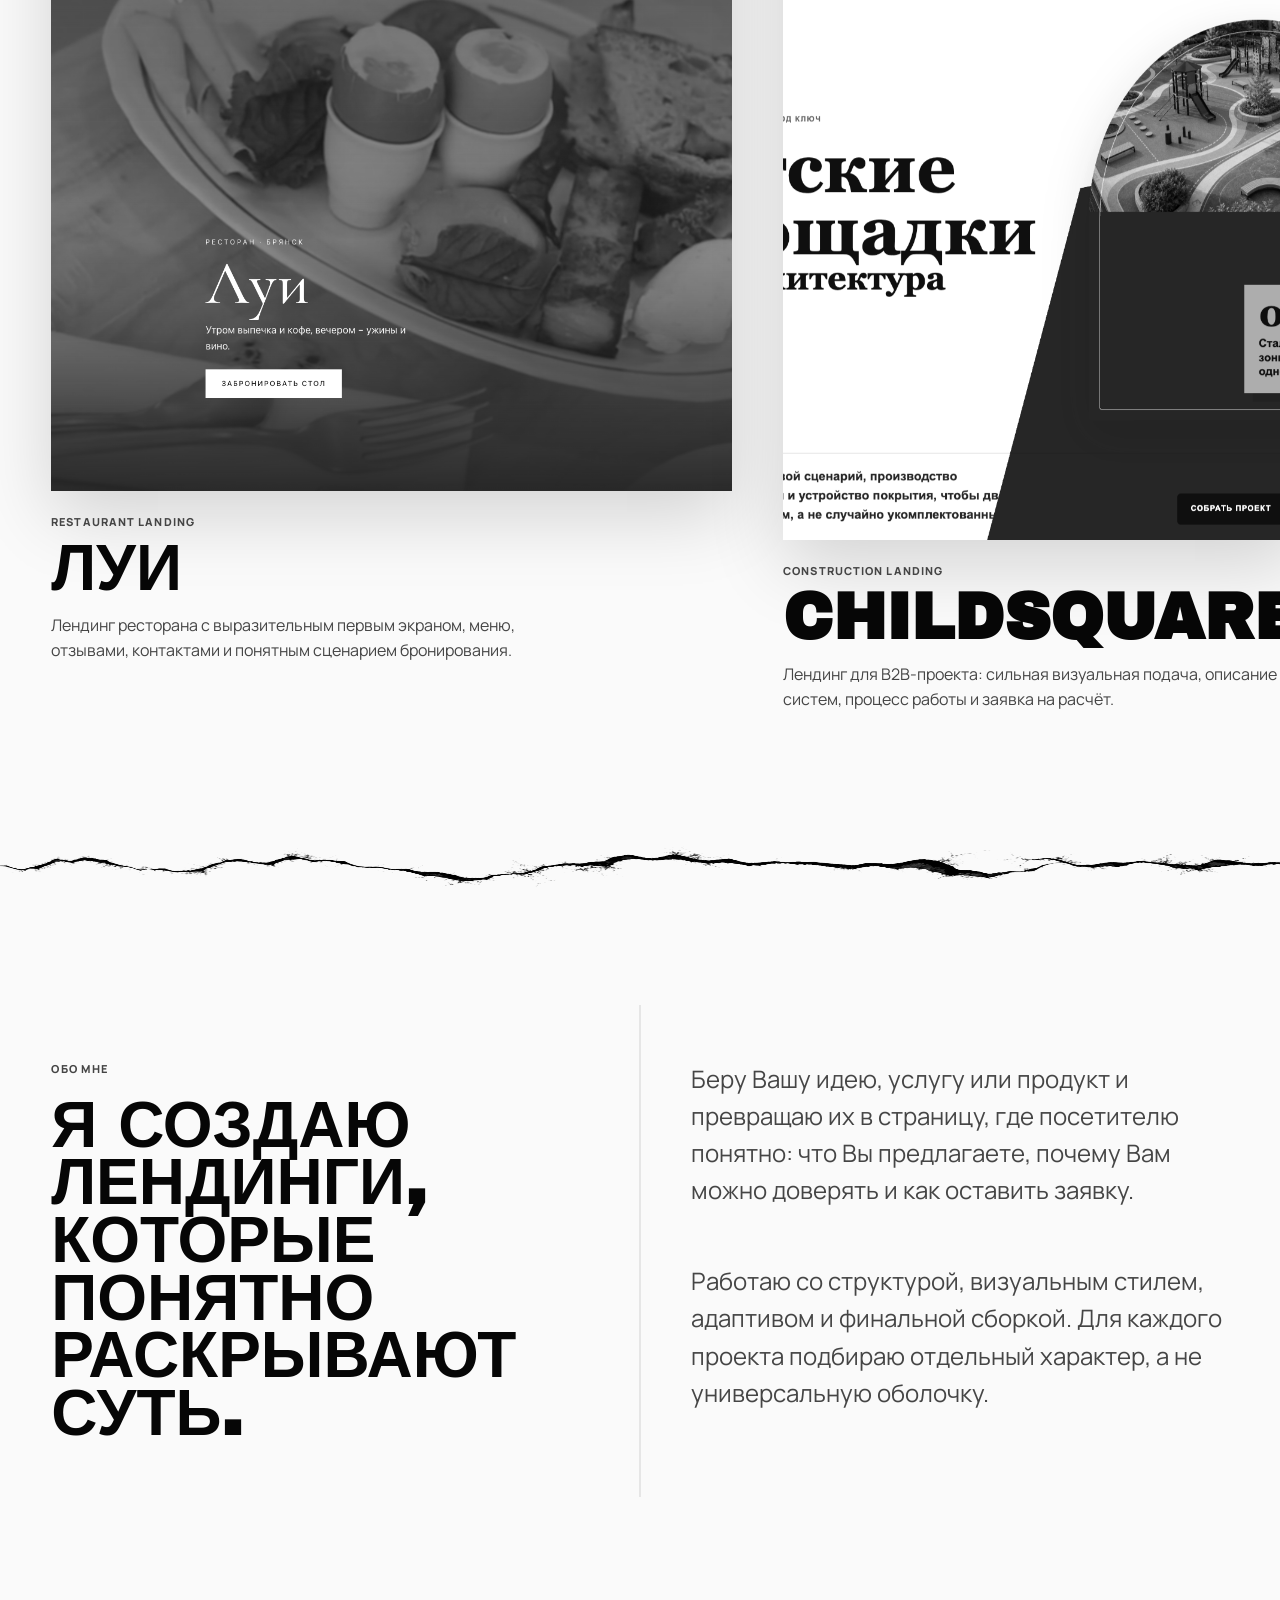
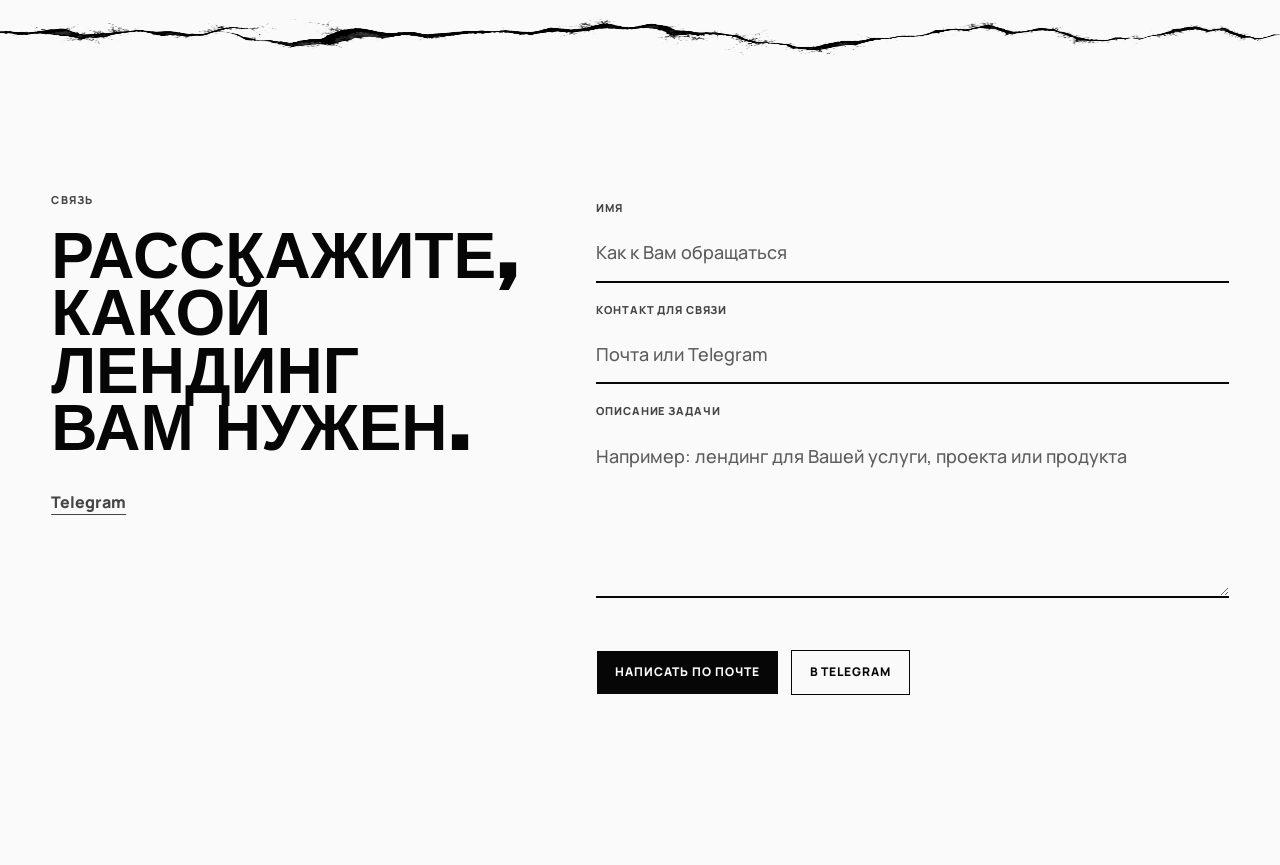
==== commit d41a6712: "Refine site copy tone" ====
--- a/index.html
+++ b/index.html
@@ -32,13 +32,14 @@
       <section class="hero" aria-labelledby="hero-title">
         <div class="hero-panel">
           <p class="hero-note">Landing pages / portfolio / contact</p>
-          <h1 id="hero-title">Нужен лендинг?</h1>
+          <h1 id="hero-title">Вам нужен лендинг?</h1>
           <p>
-            Я создаю посадочные страницы для услуг, заведений и проектов. Ниже —
-            примеры работ, по которым можно понять мой подход к структуре, визуалу и заявке.
+            Создаю посадочные страницы для услуг, заведений и проектов. Ниже
+            представлены работы, по которым Вы сможете оценить мой подход к структуре,
+            визуалу и заявке.
           </p>
           <div class="hero-actions">
-            <a class="button button-light" href="#projects">Смотреть проекты</a>
+            <a class="button button-light" href="#projects">Ознакомиться с проектами</a>
             <a class="button button-dark" href="#contact">Обсудить лендинг</a>
           </div>
         </div>
@@ -55,7 +56,7 @@
       <section class="projects-section" id="projects" aria-labelledby="projects-title">
         <div class="section-head">
           <p>Галерея проектов</p>
-          <h2 id="projects-title">Мои проекты можно открыть и посмотреть вживую.</h2>
+          <h2 id="projects-title">Вы можете открыть проекты и оценить их в рабочем виде.</h2>
         </div>
 
         <div class="project-grid">
@@ -69,7 +70,7 @@
                 <h3>Луи</h3>
                 <p>
                   Лендинг ресторана с выразительным первым экраном, меню, отзывами,
-                  контактами и понятным действием для бронирования.
+                  контактами и понятным сценарием бронирования.
                 </p>
               </div>
             </a>
@@ -103,16 +104,16 @@
       <section class="about-section" id="about" aria-labelledby="about-title">
         <div class="about-title">
           <p>Обо мне</p>
-          <h2 id="about-title">Я собираю лендинги, которые сразу объясняют суть.</h2>
+          <h2 id="about-title">Я создаю лендинги, которые понятно раскрывают суть.</h2>
         </div>
         <div class="about-copy">
           <p>
-            Беру идею, услугу или продукт и превращаю в страницу, где человеку понятно:
-            что это, почему стоит доверять и как оставить заявку.
+            Беру Вашу идею, услугу или продукт и превращаю их в страницу, где посетителю
+            понятно: что Вы предлагаете, почему Вам можно доверять и как оставить заявку.
           </p>
           <p>
             Работаю со структурой, визуальным стилем, адаптивом и финальной сборкой.
-            Каждый проект получает отдельный характер, а не универсальную оболочку.
+            Для каждого проекта подбираю отдельный характер, а не универсальную оболочку.
           </p>
         </div>
       </section>
@@ -124,30 +125,30 @@
       <section class="contact-section" id="contact" aria-labelledby="contact-title">
         <div class="contact-aside">
           <p>Связь</p>
-          <h2 id="contact-title">Расскажи, какой лендинг нужен.</h2>
+          <h2 id="contact-title">Расскажите, какой лендинг Вам нужен.</h2>
           <a class="telegram-link" data-telegram-link href="https://t.me/JustaSid">Telegram</a>
         </div>
 
         <form class="contact-form" data-contact-form>
           <label>
             Имя
-            <input name="name" autocomplete="name" placeholder="Как к тебе обращаться" required />
+            <input name="name" autocomplete="name" placeholder="Как к Вам обращаться" required />
           </label>
           <label>
-            Контакт
+            Контакт для связи
             <input name="contact" autocomplete="email" placeholder="Почта или Telegram" required />
           </label>
           <label>
-            Что нужно сделать
+            Описание задачи
             <textarea
               name="message"
               rows="5"
-              placeholder="Например: лендинг для услуги, проекта или продукта"
+              placeholder="Например: лендинг для Вашей услуги, проекта или продукта"
               required
             ></textarea>
           </label>
           <div class="form-actions">
-            <button class="button button-dark" type="submit">Написать на почту</button>
+            <button class="button button-dark" type="submit">Написать по почте</button>
             <a class="button button-light" data-telegram-link href="https://t.me/JustaSid">В Telegram</a>
           </div>
           <p class="form-status" data-form-status aria-live="polite"></p>
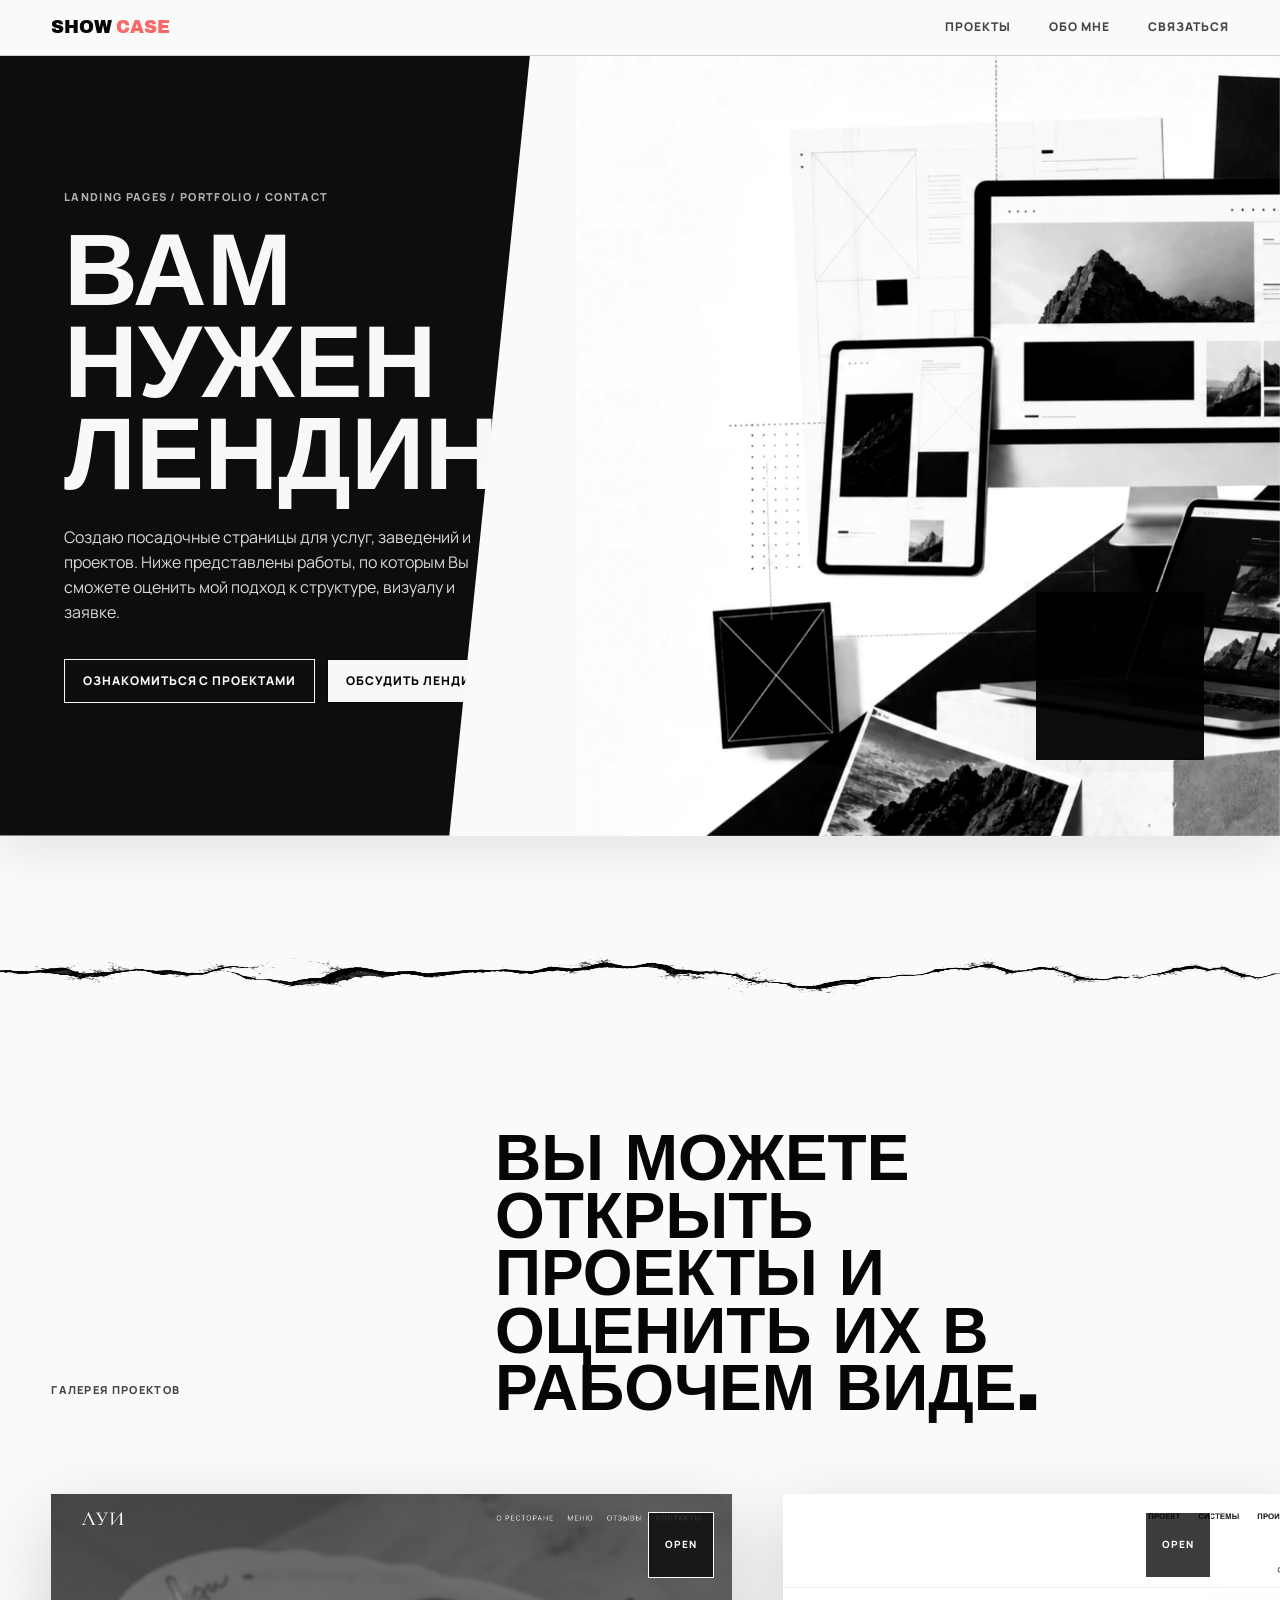
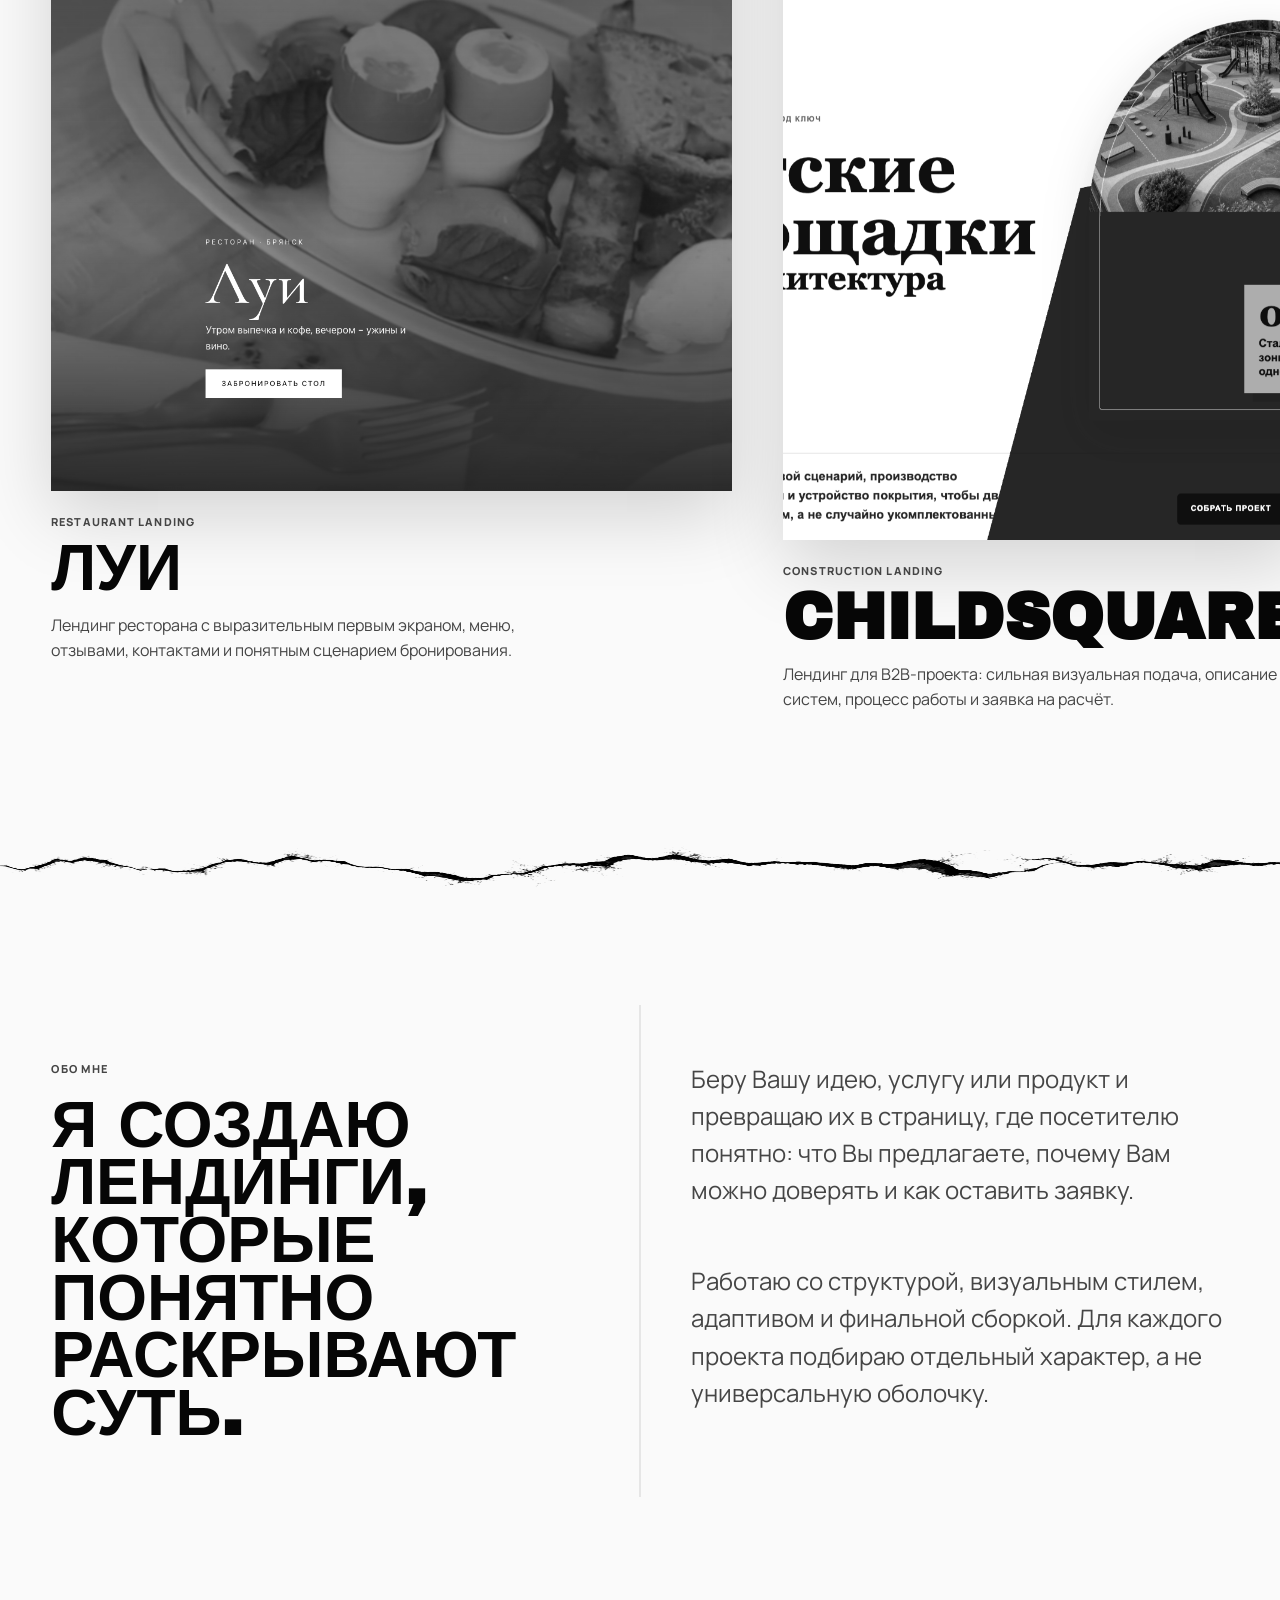
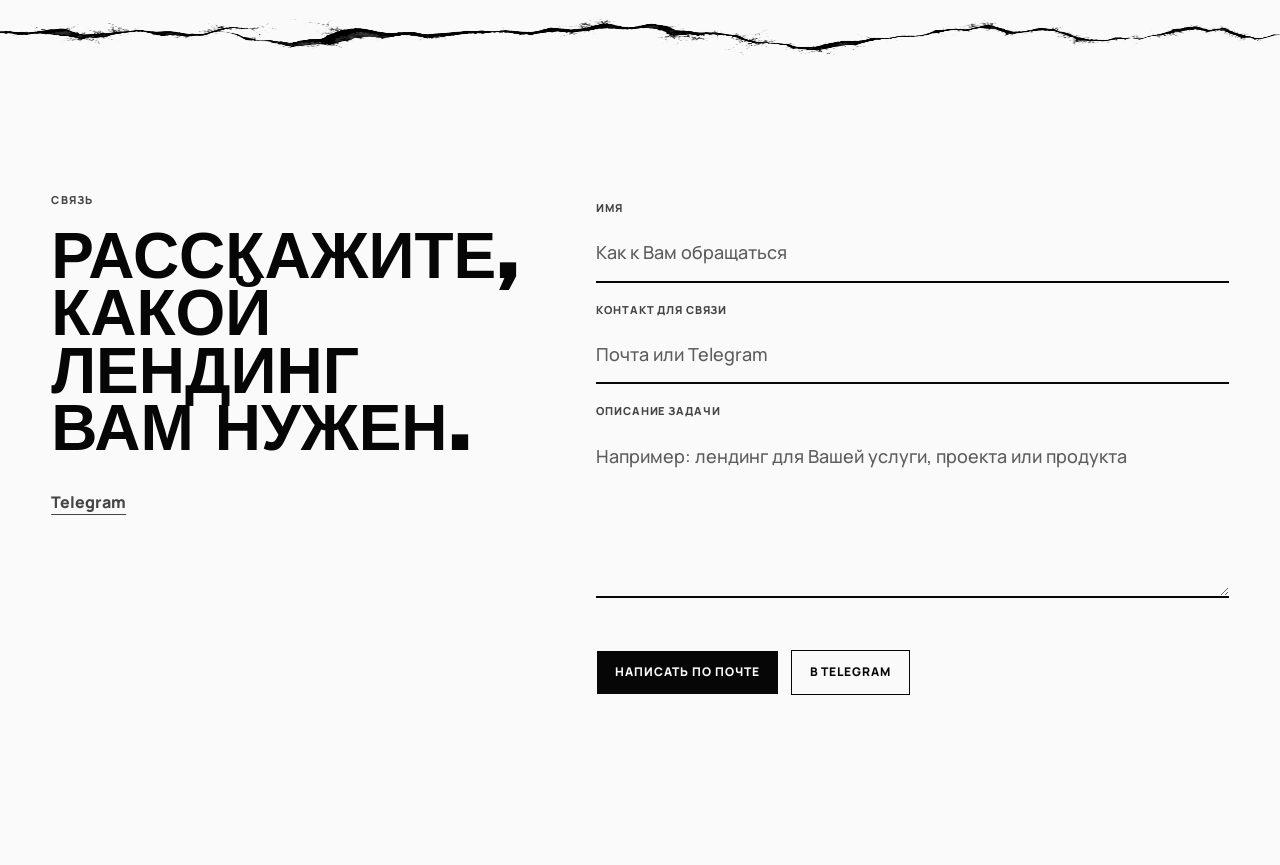
==== commit 4103a462: "Update interactive showcase animations" ====
--- a/index.html
+++ b/index.html
@@ -54,13 +54,13 @@
       </div>
 
       <section class="projects-section" id="projects" aria-labelledby="projects-title">
-        <div class="section-head">
+        <div class="section-head" data-reveal="section-title">
           <p>Галерея проектов</p>
           <h2 id="projects-title">Вы можете открыть проекты и оценить их в рабочем виде.</h2>
         </div>
 
         <div class="project-grid">
-          <article class="project-card project-card-large" data-project-card>
+          <article class="project-card project-card-large" data-project-card data-reveal="project-card">
             <a href="products/Lui/index.html" aria-label="Открыть проект Луи">
               <figure>
                 <img src="products/previews/lui.png" alt="Скриншот лендинга ресторана Луи" />
@@ -76,7 +76,7 @@
             </a>
           </article>
 
-          <article class="project-card" data-project-card>
+          <article class="project-card" data-project-card data-reveal="project-card">
             <a href="products/ChildSquare/index.html" aria-label="Открыть проект ChildSquare">
               <figure>
                 <img
@@ -102,11 +102,11 @@
       </div>
 
       <section class="about-section" id="about" aria-labelledby="about-title">
-        <div class="about-title">
+        <div class="about-title" data-reveal="block-left">
           <p>Обо мне</p>
           <h2 id="about-title">Я создаю лендинги, которые понятно раскрывают суть.</h2>
         </div>
-        <div class="about-copy">
+        <div class="about-copy" data-reveal="block-right">
           <p>
             Беру Вашу идею, услугу или продукт и превращаю их в страницу, где посетителю
             понятно: что Вы предлагаете, почему Вам можно доверять и как оставить заявку.
@@ -123,13 +123,13 @@
       </div>
 
       <section class="contact-section" id="contact" aria-labelledby="contact-title">
-        <div class="contact-aside">
+        <div class="contact-aside" data-reveal="block-left">
           <p>Связь</p>
           <h2 id="contact-title">Расскажите, какой лендинг Вам нужен.</h2>
           <a class="telegram-link" data-telegram-link href="https://t.me/JustaSid">Telegram</a>
         </div>
 
-        <form class="contact-form" data-contact-form>
+        <form class="contact-form" data-contact-form data-reveal="form-stack">
           <label>
             Имя
             <input name="name" autocomplete="name" placeholder="Как к Вам обращаться" required />
--- a/styles.css
+++ b/styles.css
@@ -8,6 +8,9 @@
   --accent: oklch(0.7 0.18 23);
   --soft: oklch(0.94 0 0);
   --shadow: 0 24px 70px oklch(0.1 0 0 / 0.16);
+  --ease-out-quart: cubic-bezier(0.25, 1, 0.5, 1);
+  --ease-out-quint: cubic-bezier(0.22, 1, 0.36, 1);
+  --ease-out-expo: cubic-bezier(0.16, 1, 0.3, 1);
   --display: "Archivo Black", Impact, sans-serif;
   --body: "Manrope", Arial, sans-serif;
 }
@@ -71,6 +74,7 @@
   background: oklch(0.985 0 0 / 0.88);
   border-bottom: 1px solid var(--line);
   backdrop-filter: blur(18px);
+  animation: header-in 820ms var(--ease-out-quint) both;
 }
 
 .brand {
@@ -123,6 +127,7 @@
   background: var(--panel);
   color: var(--panel-ink);
   clip-path: polygon(0 0, 92% 0, 78% 100%, 0 100%);
+  animation: hero-panel-in 1250ms var(--ease-out-expo) both;
 }
 
 .hero-note,
@@ -165,6 +170,25 @@
   margin-top: 34px;
 }
 
+.hero-note,
+.hero h1,
+.hero p:not(.hero-note),
+.hero-actions {
+  animation: hero-copy-in 1120ms var(--ease-out-quint) both;
+}
+
+.hero h1 {
+  animation-delay: 130ms;
+}
+
+.hero p:not(.hero-note) {
+  animation-delay: 260ms;
+}
+
+.hero-actions {
+  animation-delay: 390ms;
+}
+
 .button {
   display: inline-flex;
   min-height: 44px;
@@ -204,6 +228,7 @@
   min-height: 520px;
   overflow: hidden;
   background: var(--soft);
+  animation: hero-image-mask 1360ms var(--ease-out-expo) 120ms both;
 }
 
 .hero-image img {
@@ -211,6 +236,8 @@
   height: 100%;
   object-fit: cover;
   filter: grayscale(1) contrast(1.08);
+  transform-origin: center;
+  animation: hero-image-in 1520ms var(--ease-out-expo) 120ms both;
 }
 
 .hero-cut {
@@ -222,6 +249,7 @@
   border: 12px solid var(--bg);
   background: var(--panel);
   mix-blend-mode: multiply;
+  animation: hero-cut-in 980ms var(--ease-out-quint) 680ms both;
 }
 
 .page-rift {
@@ -249,6 +277,70 @@
 
 .page-rift-flip img {
   transform: scaleX(-1);
+}
+
+[data-reveal] {
+  transition:
+    opacity 1040ms var(--ease-out-quint),
+    transform 1240ms var(--ease-out-expo),
+    clip-path 1280ms var(--ease-out-expo),
+    filter 1080ms var(--ease-out-quint);
+}
+
+.reveal-ready [data-reveal]:not(.is-visible) {
+  opacity: 0;
+  filter: blur(10px);
+  transform: translate3d(0, 56px, 0);
+}
+
+.reveal-ready [data-reveal="section-title"]:not(.is-visible) {
+  transform: translate3d(0, 42px, 0);
+}
+
+.reveal-ready [data-reveal="project-card"]:not(.is-visible) {
+  filter: blur(12px) grayscale(1);
+  transform: translate3d(0, 82px, 0) rotate(-1deg);
+}
+
+[data-reveal="project-card"]:nth-child(2) {
+  transition-delay: 180ms;
+}
+
+.reveal-ready [data-reveal="block-left"]:not(.is-visible) {
+  transform: translate3d(-72px, 0, 0);
+}
+
+.reveal-ready [data-reveal="block-right"]:not(.is-visible),
+.reveal-ready [data-reveal="form-stack"]:not(.is-visible) {
+  transform: translate3d(72px, 0, 0);
+}
+
+[data-reveal="form-stack"] label,
+[data-reveal="form-stack"] .form-actions,
+[data-reveal="form-stack"] .form-status {
+  transition:
+    opacity 820ms var(--ease-out-quint),
+    transform 960ms var(--ease-out-expo);
+}
+
+.reveal-ready [data-reveal="form-stack"]:not(.is-visible) label,
+.reveal-ready [data-reveal="form-stack"]:not(.is-visible) .form-actions,
+.reveal-ready [data-reveal="form-stack"]:not(.is-visible) .form-status {
+  opacity: 0;
+  transform: translate3d(0, 34px, 0);
+}
+
+[data-reveal="form-stack"].is-visible label:nth-child(2) {
+  transition-delay: 130ms;
+}
+
+[data-reveal="form-stack"].is-visible label:nth-child(3) {
+  transition-delay: 260ms;
+}
+
+[data-reveal="form-stack"].is-visible .form-actions,
+[data-reveal="form-stack"].is-visible .form-status {
+  transition-delay: 390ms;
 }
 
 .projects-section,
@@ -470,22 +562,67 @@
   color: var(--muted);
 }
 
-[data-project-card] {
-  animation: rise 700ms ease both;
-}
-
-[data-project-card]:nth-child(2) {
-  animation-delay: 120ms;
-}
-
-@keyframes rise {
+@keyframes header-in {
   from {
     opacity: 0;
-    transform: translateY(24px);
+    transform: translateY(-32px);
   }
   to {
     opacity: 1;
     transform: translateY(0);
+  }
+}
+
+@keyframes hero-panel-in {
+  from {
+    filter: blur(10px);
+    transform: translateX(-54px);
+  }
+  to {
+    filter: blur(0);
+    transform: translateX(0);
+  }
+}
+
+@keyframes hero-copy-in {
+  from {
+    opacity: 0;
+    transform: translate3d(-34px, 34px, 0);
+  }
+  to {
+    opacity: 1;
+    transform: translate3d(0, 0, 0);
+  }
+}
+
+@keyframes hero-image-mask {
+  from {
+    clip-path: inset(0 0 0 28%);
+  }
+  to {
+    clip-path: inset(0);
+  }
+}
+
+@keyframes hero-image-in {
+  from {
+    filter: grayscale(1) contrast(1.2) blur(10px);
+    transform: scale(1.09);
+  }
+  to {
+    filter: grayscale(1) contrast(1.08) blur(0);
+    transform: scale(1);
+  }
+}
+
+@keyframes hero-cut-in {
+  from {
+    opacity: 0;
+    transform: translate3d(42px, 42px, 0) scale(0.82);
+  }
+  to {
+    opacity: 1;
+    transform: translate3d(0, 0, 0) scale(1);
   }
 }
 
@@ -561,4 +698,12 @@
     animation-duration: 1ms !important;
     transition-duration: 1ms !important;
   }
-}
+
+  .reveal-ready [data-reveal],
+  .reveal-ready [data-reveal] * {
+    opacity: 1 !important;
+    clip-path: none !important;
+    filter: none !important;
+    transform: none !important;
+  }
+}
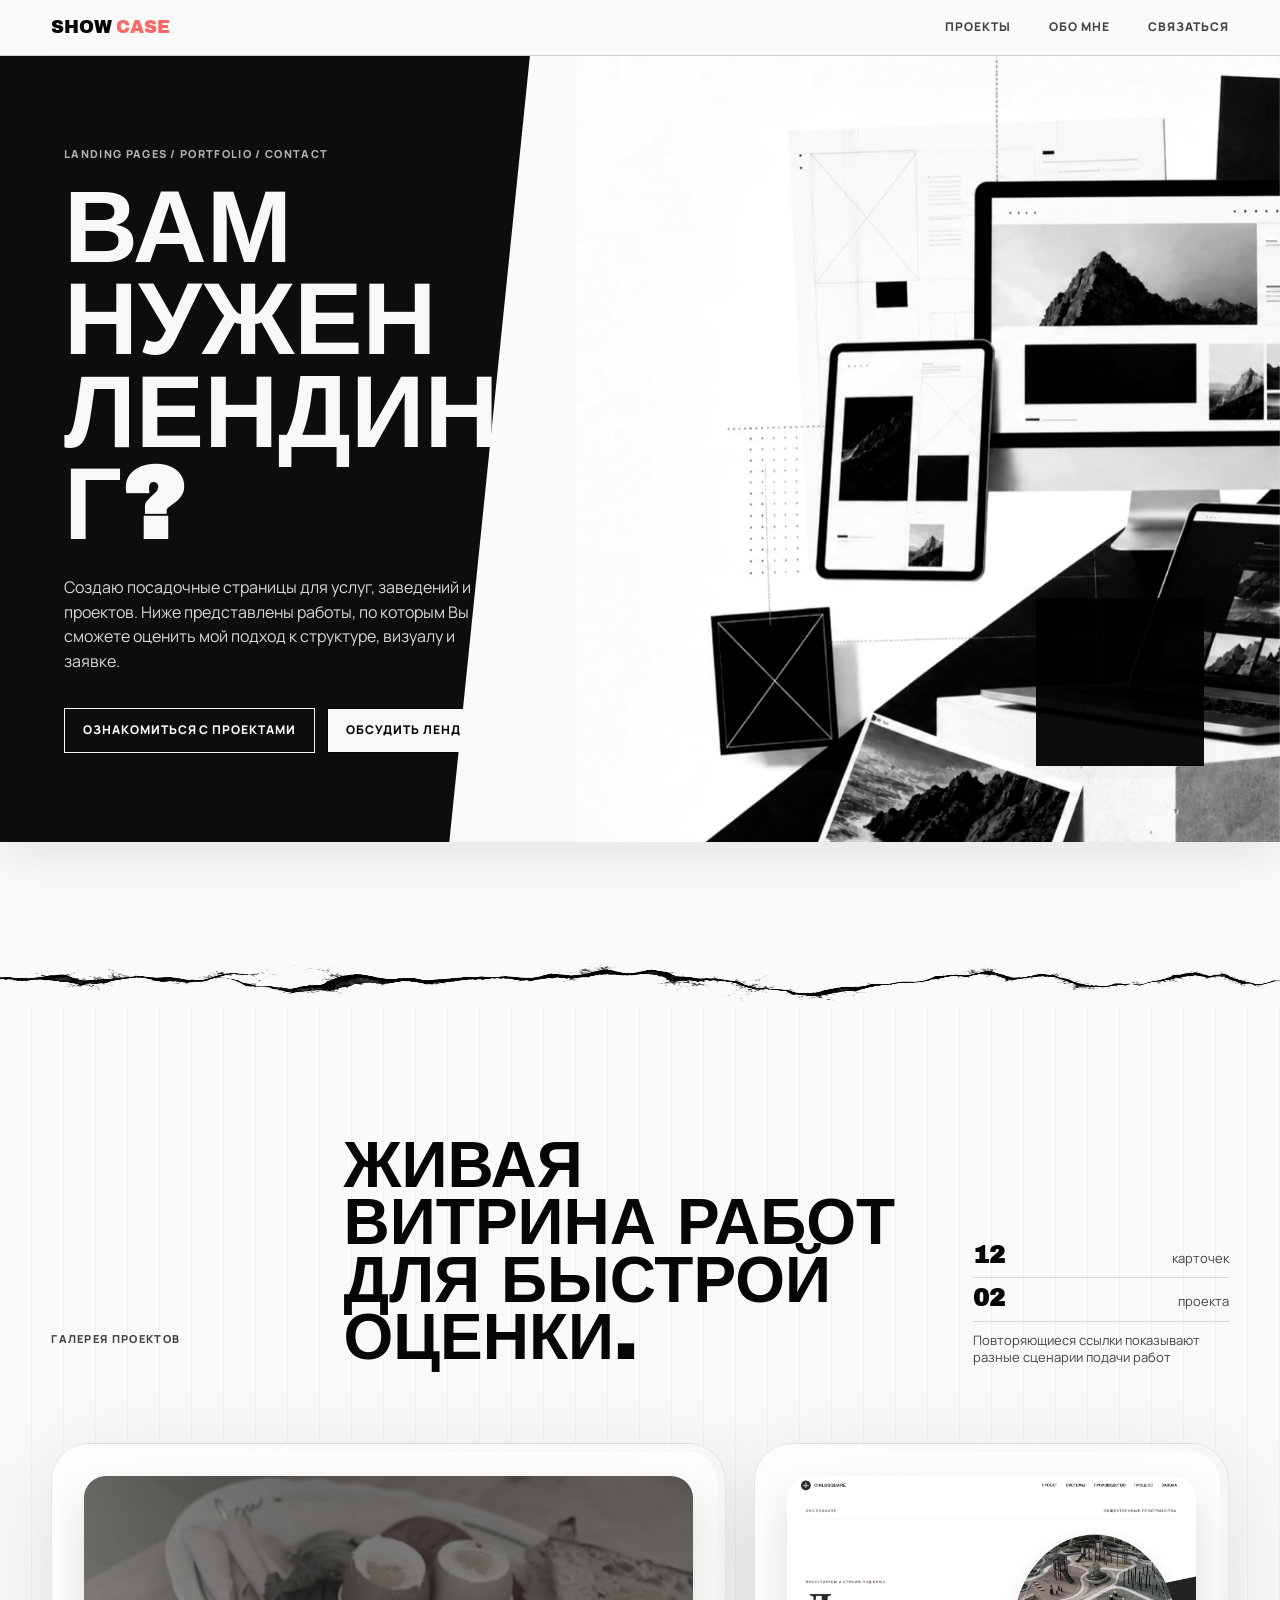
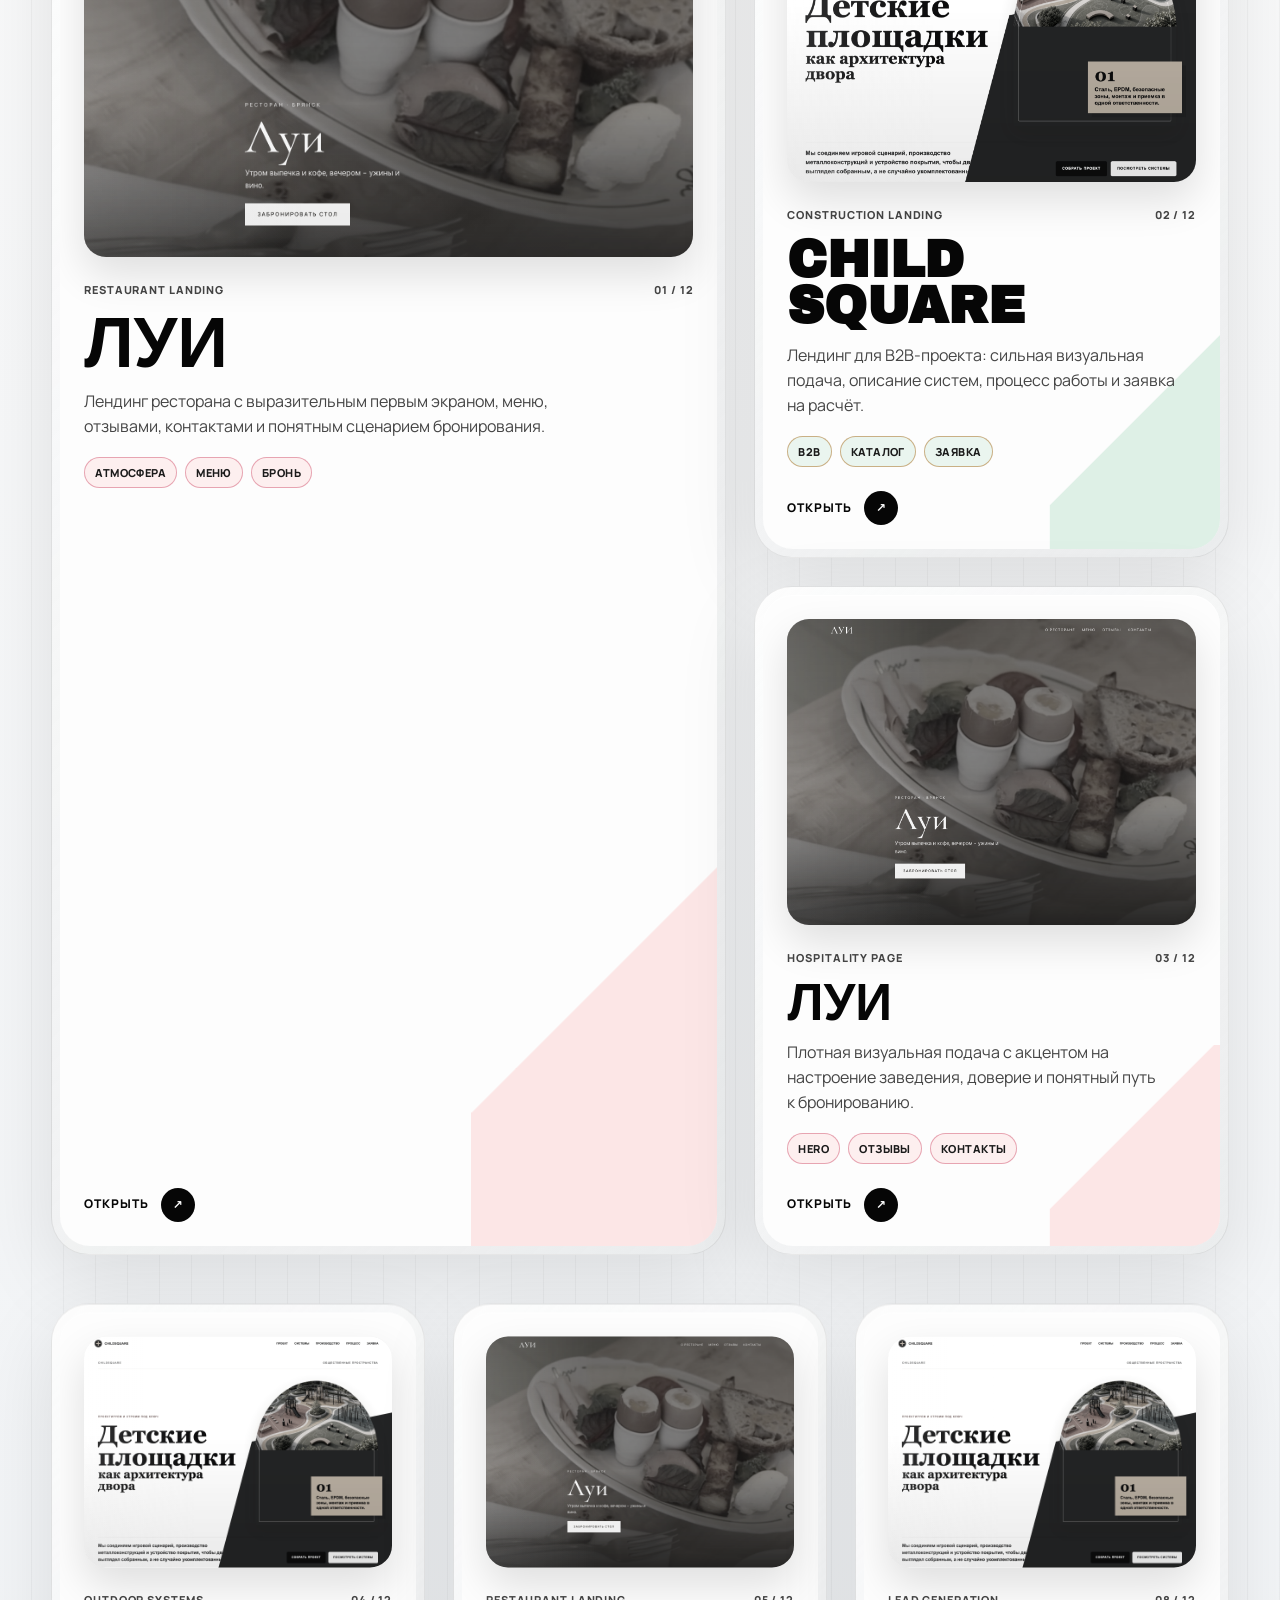
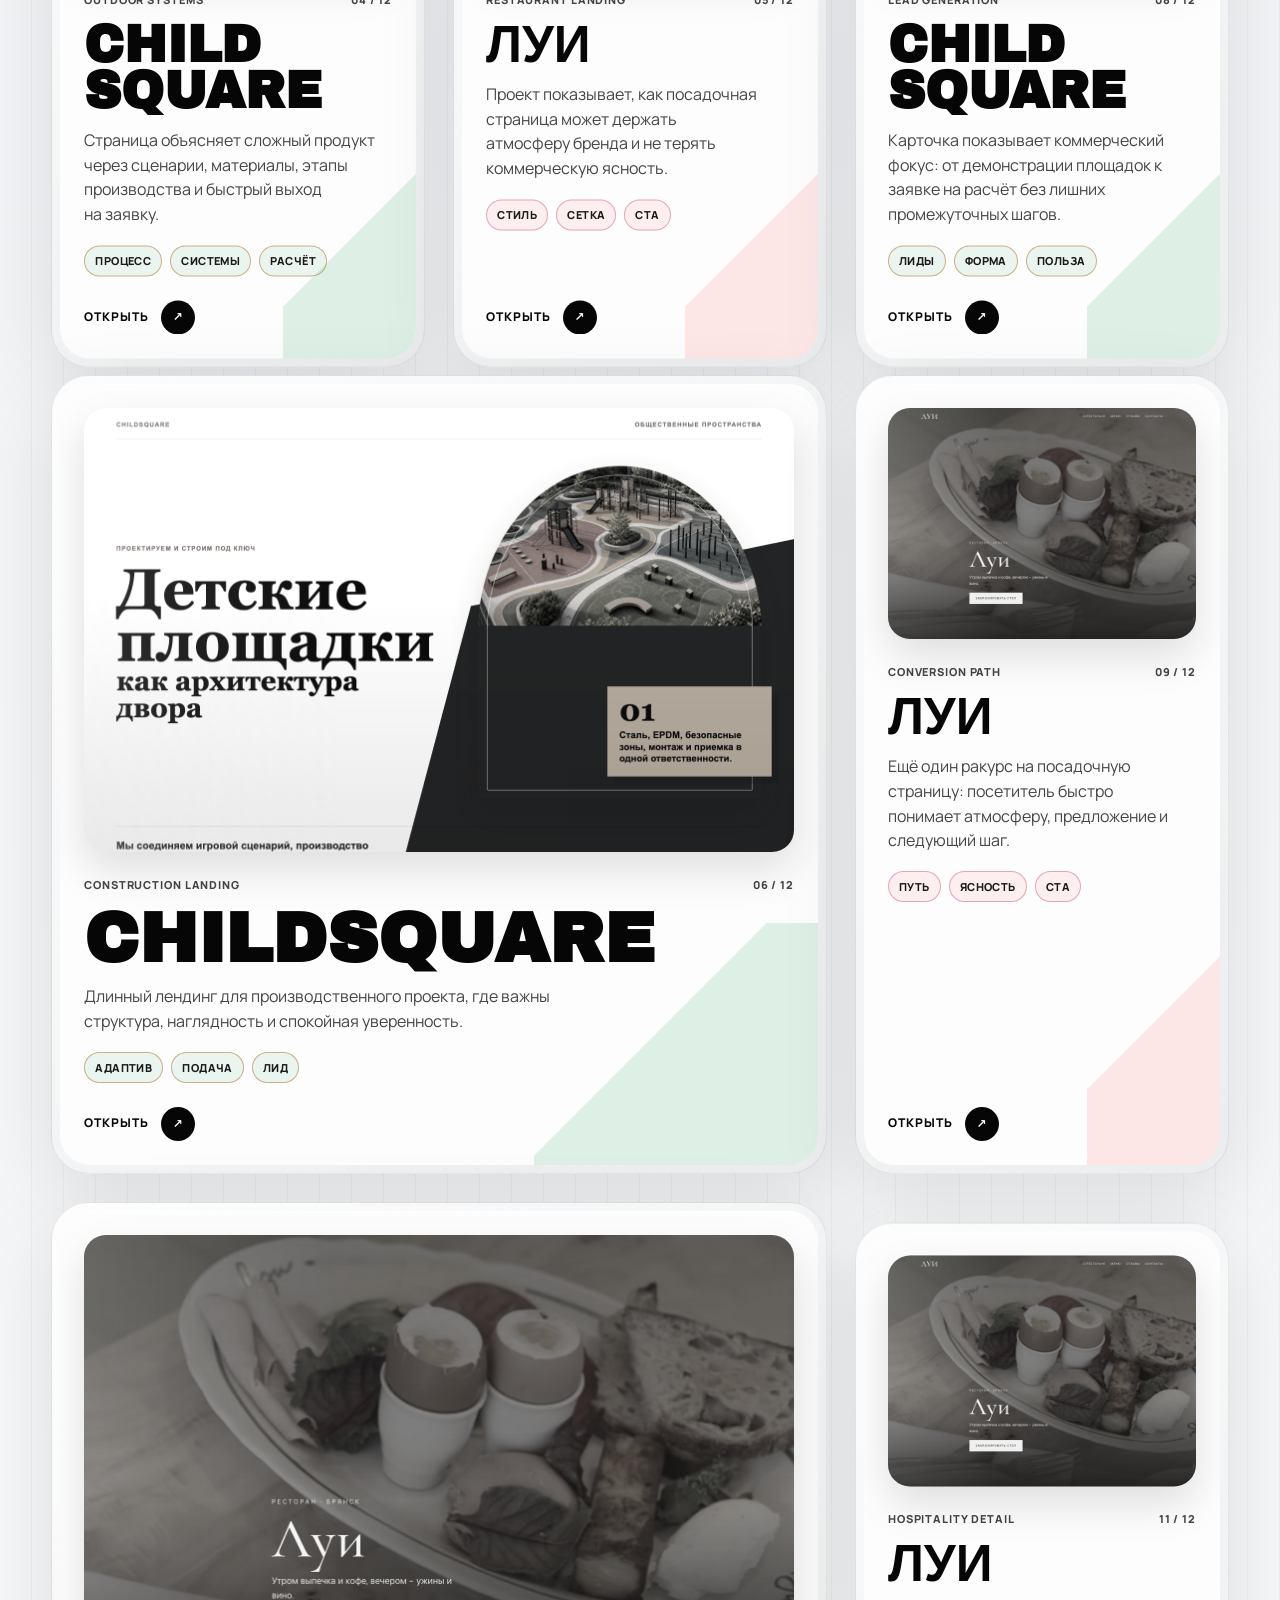
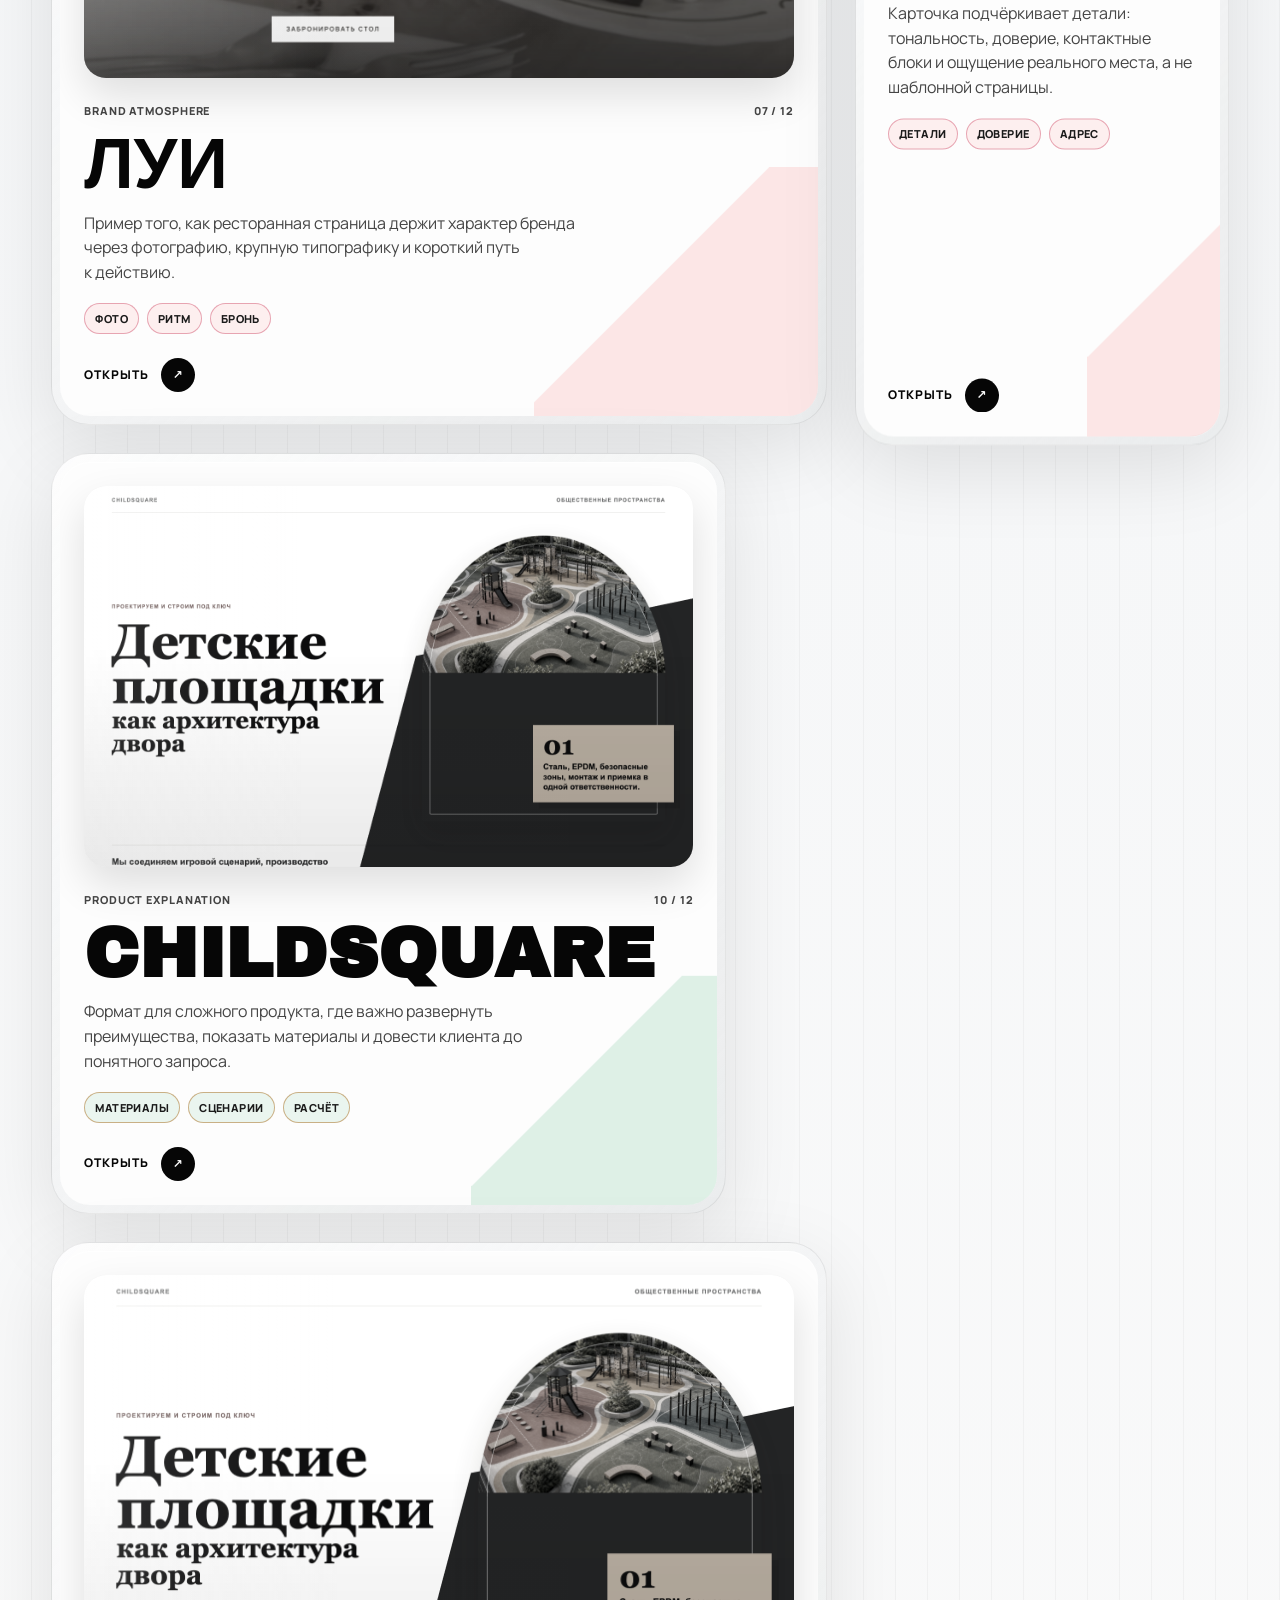
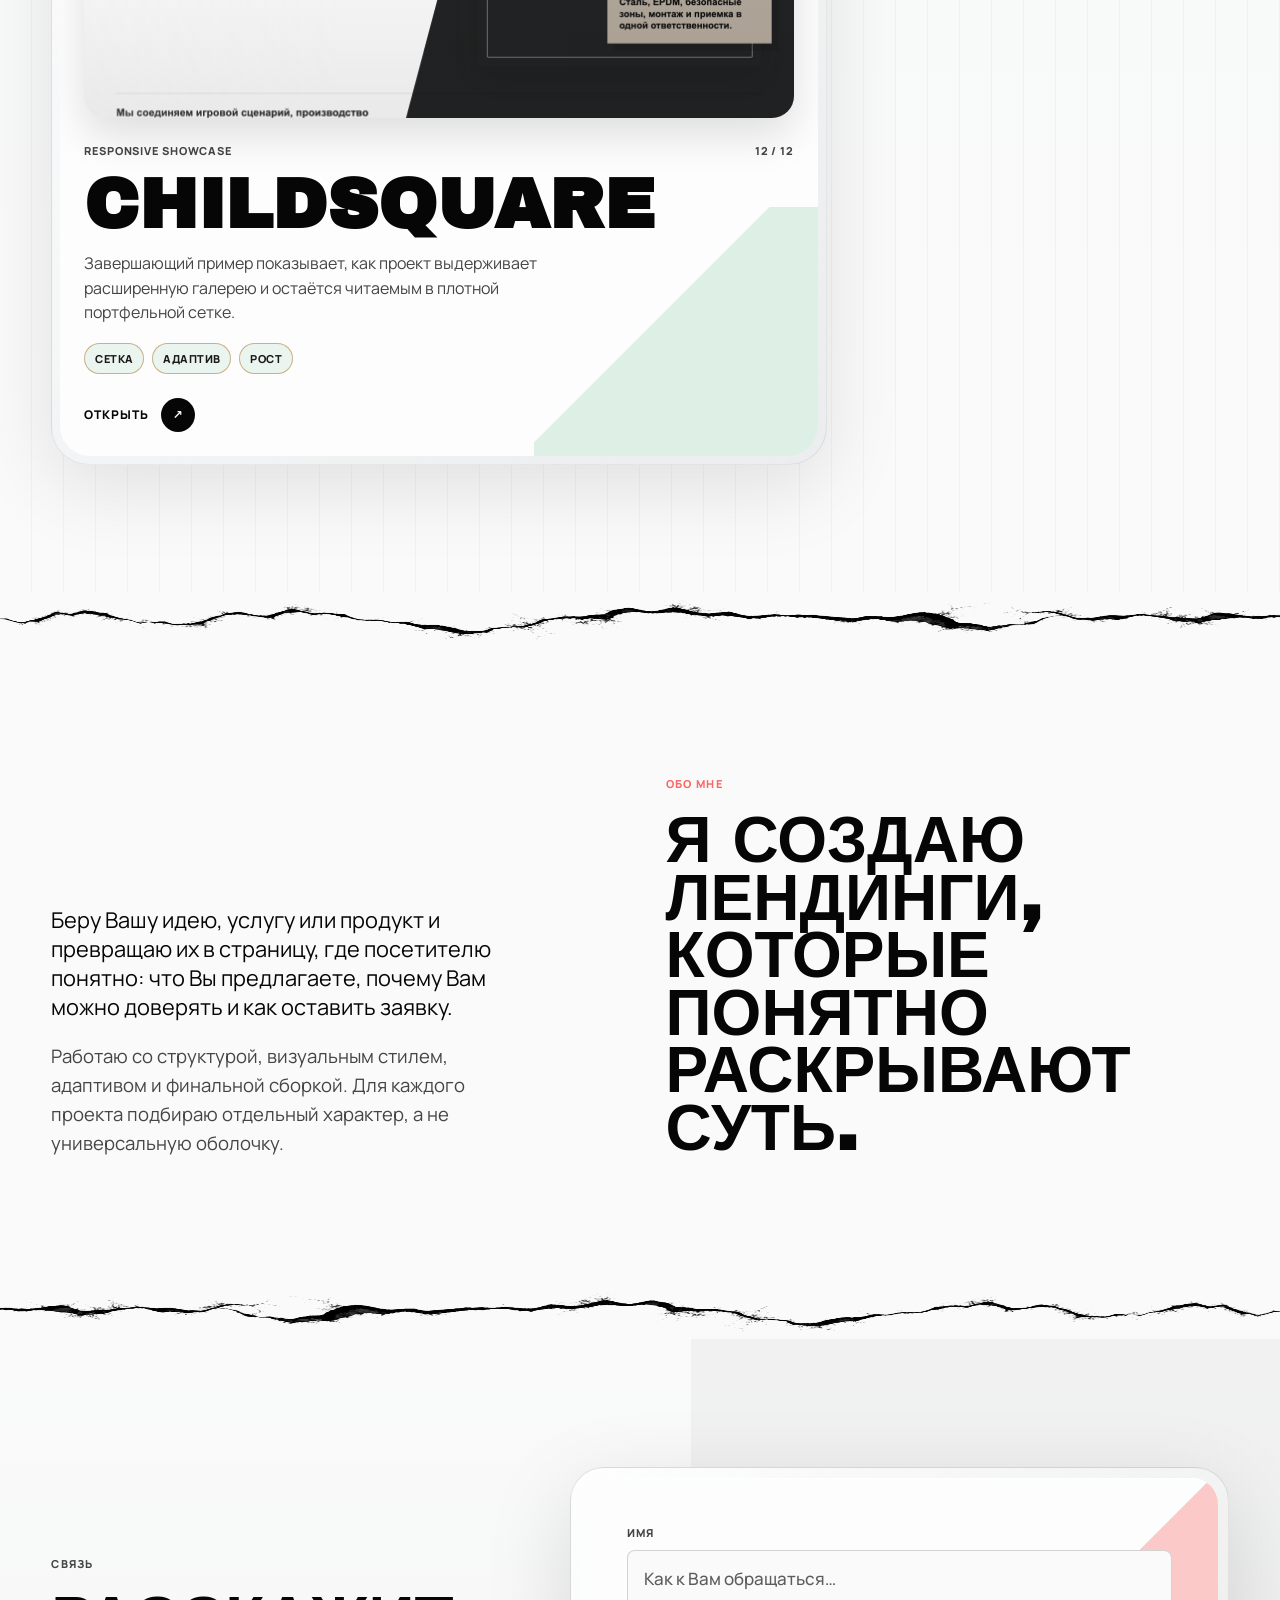
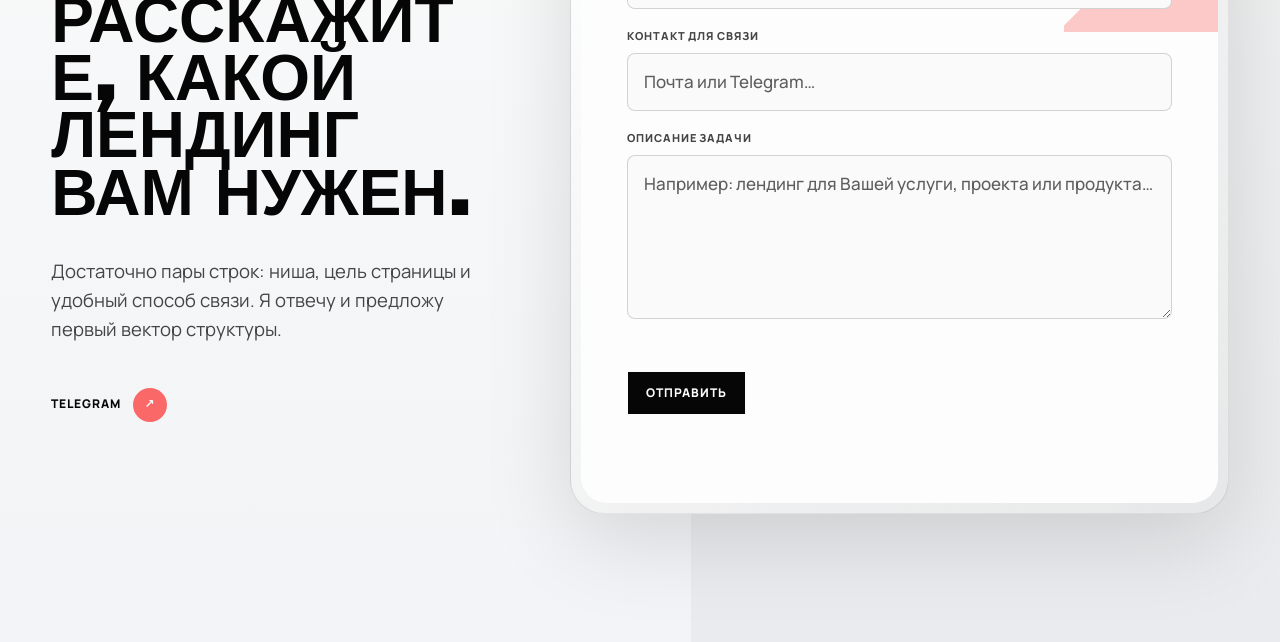
==== commit db319082: "Update Showcase contact form" ====
--- a/index.html
+++ b/index.html
@@ -8,15 +8,17 @@
       name="description"
       content="Витрина лендингов: проекты, подход и форма связи для заказа посадочной страницы."
     />
+    <meta name="theme-color" content="#fafafa" />
     <link rel="preconnect" href="https://fonts.googleapis.com" />
     <link rel="preconnect" href="https://fonts.gstatic.com" crossorigin />
     <link
-      href="https://fonts.googleapis.com/css2?family=Archivo+Black&family=Manrope:wght@400;500;700;800&display=swap"
+      href="https://fonts.googleapis.com/css2?family=Archivo+Black&amp;family=Manrope:wght@400;500;700;800&amp;display=swap"
       rel="stylesheet"
     />
     <link rel="stylesheet" href="styles.css" />
   </head>
   <body>
+    <a class="skip-link" href="#top">К основному содержанию</a>
     <header class="site-header" data-header>
       <a class="brand" href="#top" aria-label="Showcase">
         <span>show</span><span>case</span>
@@ -28,7 +30,7 @@
       </nav>
     </header>
 
-    <main id="top">
+    <main id="top" tabindex="-1">
       <section class="hero" aria-labelledby="hero-title">
         <div class="hero-panel">
           <p class="hero-note">Landing pages / portfolio / contact</p>
@@ -44,69 +46,456 @@
           </div>
         </div>
         <div class="hero-image" aria-hidden="true">
-          <img src="assets/hero-showcase.webp" alt="" />
+          <img src="assets/hero-showcase.webp" alt="" width="1800" height="1014" fetchpriority="high" />
           <span class="hero-cut"></span>
         </div>
       </section>
 
       <div class="page-rift" aria-hidden="true">
-        <img src="assets/page-rift-selected.png" alt="" />
+        <img src="assets/page-rift-selected.png" alt="" width="2000" height="180" />
       </div>
 
       <section class="projects-section" id="projects" aria-labelledby="projects-title">
-        <div class="section-head" data-reveal="section-title">
+        <div class="section-head projects-head" data-reveal="section-title">
           <p>Галерея проектов</p>
-          <h2 id="projects-title">Вы можете открыть проекты и оценить их в рабочем виде.</h2>
-        </div>
-
-        <div class="project-grid">
-          <article class="project-card project-card-large" data-project-card data-reveal="project-card">
-            <a href="products/Lui/index.html" aria-label="Открыть проект Луи">
-              <figure>
-                <img src="products/previews/lui.png" alt="Скриншот лендинга ресторана Луи" />
-              </figure>
-              <div class="project-copy">
-                <span>Restaurant landing</span>
+          <h2 id="projects-title">Живая витрина работ для быстрой оценки.</h2>
+          <div class="projects-summary" aria-label="Сводка по галерее">
+            <span><strong>12</strong> карточек</span>
+            <span><strong>02</strong> проекта</span>
+            <span>Повторяющиеся ссылки показывают разные сценарии подачи работ</span>
+          </div>
+        </div>
+
+        <div class="project-grid" aria-label="Галерея работ">
+          <article
+            class="project-card project-card-featured project-card-warm"
+            data-project-card
+            data-reveal="project-card"
+          >
+            <a class="project-link" href="products/Lui/index.html" aria-label="Открыть проект Луи, карточка 1">
+              <figure class="project-media">
+                <img
+                  src="products/previews/lui.png"
+                  alt="Первый экран лендинга ресторана Луи"
+                  width="1440"
+                  height="1080"
+                  loading="lazy"
+                />
+              </figure>
+              <div class="project-copy">
+                <div class="project-meta">
+                  <span>Restaurant landing</span>
+                  <span>01 / 12</span>
+                </div>
                 <h3>Луи</h3>
                 <p>
                   Лендинг ресторана с выразительным первым экраном, меню, отзывами,
                   контактами и понятным сценарием бронирования.
                 </p>
-              </div>
-            </a>
-          </article>
-
-          <article class="project-card" data-project-card data-reveal="project-card">
-            <a href="products/ChildSquare/index.html" aria-label="Открыть проект ChildSquare">
-              <figure>
+                <ul class="project-tags" aria-label="Особенности проекта Луи">
+                  <li>Атмосфера</li>
+                  <li>Меню</li>
+                  <li>Бронь</li>
+                </ul>
+              </div>
+              <span class="project-open" aria-hidden="true">Открыть <span>↗</span></span>
+            </a>
+          </article>
+
+          <article class="project-card project-card-green" data-project-card data-reveal="project-card">
+            <a
+              class="project-link"
+              href="products/ChildSquare/index.html"
+              aria-label="Открыть проект ChildSquare, карточка 2"
+            >
+              <figure class="project-media">
                 <img
                   src="products/previews/childsquare.png"
-                  alt="Скриншот лендинга ChildSquare"
-                />
-              </figure>
-              <div class="project-copy">
-                <span>Construction landing</span>
-                <h3>ChildSquare</h3>
+                  alt="Первый экран лендинга ChildSquare"
+                  width="1440"
+                  height="1080"
+                  loading="lazy"
+                />
+              </figure>
+              <div class="project-copy">
+                <div class="project-meta">
+                  <span>Construction landing</span>
+                  <span>02 / 12</span>
+                </div>
+                <h3>Child<wbr />Square</h3>
                 <p>
                   Лендинг для B2B-проекта: сильная визуальная подача, описание систем,
                   процесс работы и заявка на расчёт.
                 </p>
-              </div>
-            </a>
-          </article>
+                <ul class="project-tags" aria-label="Особенности проекта ChildSquare">
+                  <li>B2B</li>
+                  <li>Каталог</li>
+                  <li>Заявка</li>
+                </ul>
+              </div>
+              <span class="project-open" aria-hidden="true">Открыть <span>↗</span></span>
+            </a>
+          </article>
+
+          <article class="project-card project-card-warm" data-project-card data-reveal="project-card">
+            <a class="project-link" href="products/Lui/index.html" aria-label="Открыть проект Луи, карточка 3">
+              <figure class="project-media">
+                <img
+                  src="products/previews/lui.png"
+                  alt="Превью лендинга ресторана Луи"
+                  width="1440"
+                  height="1080"
+                  loading="lazy"
+                />
+              </figure>
+              <div class="project-copy">
+                <div class="project-meta">
+                  <span>Hospitality page</span>
+                  <span>03 / 12</span>
+                </div>
+                <h3>Луи</h3>
+                <p>
+                  Плотная визуальная подача с акцентом на настроение заведения,
+                  доверие и понятный путь к бронированию.
+                </p>
+                <ul class="project-tags" aria-label="Особенности проекта Луи">
+                  <li>Hero</li>
+                  <li>Отзывы</li>
+                  <li>Контакты</li>
+                </ul>
+              </div>
+              <span class="project-open" aria-hidden="true">Открыть <span>↗</span></span>
+            </a>
+          </article>
+
+          <article class="project-card project-card-green" data-project-card data-reveal="project-card">
+            <a
+              class="project-link"
+              href="products/ChildSquare/index.html"
+              aria-label="Открыть проект ChildSquare, карточка 4"
+            >
+              <figure class="project-media">
+                <img
+                  src="products/previews/childsquare.png"
+                  alt="Превью лендинга ChildSquare"
+                  width="1440"
+                  height="1080"
+                  loading="lazy"
+                />
+              </figure>
+              <div class="project-copy">
+                <div class="project-meta">
+                  <span>Outdoor systems</span>
+                  <span>04 / 12</span>
+                </div>
+                <h3>Child<wbr />Square</h3>
+                <p>
+                  Страница объясняет сложный продукт через сценарии, материалы,
+                  этапы производства и быстрый выход на заявку.
+                </p>
+                <ul class="project-tags" aria-label="Особенности проекта ChildSquare">
+                  <li>Процесс</li>
+                  <li>Системы</li>
+                  <li>Расчёт</li>
+                </ul>
+              </div>
+              <span class="project-open" aria-hidden="true">Открыть <span>↗</span></span>
+            </a>
+          </article>
+
+          <article class="project-card project-card-warm" data-project-card data-reveal="project-card">
+            <a class="project-link" href="products/Lui/index.html" aria-label="Открыть проект Луи, карточка 5">
+              <figure class="project-media">
+                <img
+                  src="products/previews/lui.png"
+                  alt="Скриншот страницы ресторана Луи"
+                  width="1440"
+                  height="1080"
+                  loading="lazy"
+                />
+              </figure>
+              <div class="project-copy">
+                <div class="project-meta">
+                  <span>Restaurant landing</span>
+                  <span>05 / 12</span>
+                </div>
+                <h3>Луи</h3>
+                <p>
+                  Проект показывает, как посадочная страница может держать атмосферу
+                  бренда и не терять коммерческую ясность.
+                </p>
+                <ul class="project-tags" aria-label="Особенности проекта Луи">
+                  <li>Стиль</li>
+                  <li>Сетка</li>
+                  <li>CTA</li>
+                </ul>
+              </div>
+              <span class="project-open" aria-hidden="true">Открыть <span>↗</span></span>
+            </a>
+          </article>
+
+          <article
+            class="project-card project-card-wide project-card-green"
+            data-project-card
+            data-reveal="project-card"
+          >
+            <a
+              class="project-link"
+              href="products/ChildSquare/index.html"
+              aria-label="Открыть проект ChildSquare, карточка 6"
+            >
+              <figure class="project-media">
+                <img
+                  src="products/previews/childsquare.png"
+                  alt="Скриншот страницы ChildSquare"
+                  width="1440"
+                  height="1080"
+                  loading="lazy"
+                />
+              </figure>
+              <div class="project-copy">
+                <div class="project-meta">
+                  <span>Construction landing</span>
+                  <span>06 / 12</span>
+                </div>
+                <h3>Child<wbr />Square</h3>
+                <p>
+                  Длинный лендинг для производственного проекта, где важны структура,
+                  наглядность и спокойная уверенность.
+                </p>
+                <ul class="project-tags" aria-label="Особенности проекта ChildSquare">
+                  <li>Адаптив</li>
+                  <li>Подача</li>
+                  <li>Лид</li>
+                </ul>
+              </div>
+              <span class="project-open" aria-hidden="true">Открыть <span>↗</span></span>
+            </a>
+          </article>
+
+          <article
+            class="project-card project-card-wide project-card-warm"
+            data-project-card
+            data-reveal="project-card"
+          >
+            <a class="project-link" href="products/Lui/index.html" aria-label="Открыть проект Луи, карточка 7">
+              <figure class="project-media">
+                <img
+                  src="products/previews/lui.png"
+                  alt="Визуальное превью страницы ресторана Луи"
+                  width="1440"
+                  height="1080"
+                  loading="lazy"
+                />
+              </figure>
+              <div class="project-copy">
+                <div class="project-meta">
+                  <span>Brand atmosphere</span>
+                  <span>07 / 12</span>
+                </div>
+                <h3>Луи</h3>
+                <p>
+                  Пример того, как ресторанная страница держит характер бренда через
+                  фотографию, крупную типографику и короткий путь к действию.
+                </p>
+                <ul class="project-tags" aria-label="Особенности проекта Луи">
+                  <li>Фото</li>
+                  <li>Ритм</li>
+                  <li>Бронь</li>
+                </ul>
+              </div>
+              <span class="project-open" aria-hidden="true">Открыть <span>↗</span></span>
+            </a>
+          </article>
+
+          <article class="project-card project-card-green" data-project-card data-reveal="project-card">
+            <a
+              class="project-link"
+              href="products/ChildSquare/index.html"
+              aria-label="Открыть проект ChildSquare, карточка 8"
+            >
+              <figure class="project-media">
+                <img
+                  src="products/previews/childsquare.png"
+                  alt="Визуальное превью страницы ChildSquare"
+                  width="1440"
+                  height="1080"
+                  loading="lazy"
+                />
+              </figure>
+              <div class="project-copy">
+                <div class="project-meta">
+                  <span>Lead generation</span>
+                  <span>08 / 12</span>
+                </div>
+                <h3>Child<wbr />Square</h3>
+                <p>
+                  Карточка показывает коммерческий фокус: от демонстрации площадок к
+                  заявке на расчёт без лишних промежуточных шагов.
+                </p>
+                <ul class="project-tags" aria-label="Особенности проекта ChildSquare">
+                  <li>Лиды</li>
+                  <li>Форма</li>
+                  <li>Польза</li>
+                </ul>
+              </div>
+              <span class="project-open" aria-hidden="true">Открыть <span>↗</span></span>
+            </a>
+          </article>
+
+          <article class="project-card project-card-warm" data-project-card data-reveal="project-card">
+            <a class="project-link" href="products/Lui/index.html" aria-label="Открыть проект Луи, карточка 9">
+              <figure class="project-media">
+                <img
+                  src="products/previews/lui.png"
+                  alt="Карточка лендинга ресторана Луи в галерее"
+                  width="1440"
+                  height="1080"
+                  loading="lazy"
+                />
+              </figure>
+              <div class="project-copy">
+                <div class="project-meta">
+                  <span>Conversion path</span>
+                  <span>09 / 12</span>
+                </div>
+                <h3>Луи</h3>
+                <p>
+                  Ещё один ракурс на посадочную страницу: посетитель быстро понимает
+                  атмосферу, предложение и следующий шаг.
+                </p>
+                <ul class="project-tags" aria-label="Особенности проекта Луи">
+                  <li>Путь</li>
+                  <li>Ясность</li>
+                  <li>CTA</li>
+                </ul>
+              </div>
+              <span class="project-open" aria-hidden="true">Открыть <span>↗</span></span>
+            </a>
+          </article>
+
+          <article
+            class="project-card project-card-featured project-card-green"
+            data-project-card
+            data-reveal="project-card"
+          >
+            <a
+              class="project-link"
+              href="products/ChildSquare/index.html"
+              aria-label="Открыть проект ChildSquare, карточка 10"
+            >
+              <figure class="project-media">
+                <img
+                  src="products/previews/childsquare.png"
+                  alt="Крупная карточка лендинга ChildSquare в галерее"
+                  width="1440"
+                  height="1080"
+                  loading="lazy"
+                />
+              </figure>
+              <div class="project-copy">
+                <div class="project-meta">
+                  <span>Product explanation</span>
+                  <span>10 / 12</span>
+                </div>
+                <h3>Child<wbr />Square</h3>
+                <p>
+                  Формат для сложного продукта, где важно развернуть преимущества,
+                  показать материалы и довести клиента до понятного запроса.
+                </p>
+                <ul class="project-tags" aria-label="Особенности проекта ChildSquare">
+                  <li>Материалы</li>
+                  <li>Сценарии</li>
+                  <li>Расчёт</li>
+                </ul>
+              </div>
+              <span class="project-open" aria-hidden="true">Открыть <span>↗</span></span>
+            </a>
+          </article>
+
+          <article class="project-card project-card-warm" data-project-card data-reveal="project-card">
+            <a class="project-link" href="products/Lui/index.html" aria-label="Открыть проект Луи, карточка 11">
+              <figure class="project-media">
+                <img
+                  src="products/previews/lui.png"
+                  alt="Пример карточки проекта Луи в портфолио"
+                  width="1440"
+                  height="1080"
+                  loading="lazy"
+                />
+              </figure>
+              <div class="project-copy">
+                <div class="project-meta">
+                  <span>Hospitality detail</span>
+                  <span>11 / 12</span>
+                </div>
+                <h3>Луи</h3>
+                <p>
+                  Карточка подчёркивает детали: тональность, доверие, контактные блоки
+                  и ощущение реального места, а не шаблонной страницы.
+                </p>
+                <ul class="project-tags" aria-label="Особенности проекта Луи">
+                  <li>Детали</li>
+                  <li>Доверие</li>
+                  <li>Адрес</li>
+                </ul>
+              </div>
+              <span class="project-open" aria-hidden="true">Открыть <span>↗</span></span>
+            </a>
+          </article>
+
+          <article
+            class="project-card project-card-wide project-card-green"
+            data-project-card
+            data-reveal="project-card"
+          >
+            <a
+              class="project-link"
+              href="products/ChildSquare/index.html"
+              aria-label="Открыть проект ChildSquare, карточка 12"
+            >
+              <figure class="project-media">
+                <img
+                  src="products/previews/childsquare.png"
+                  alt="Широкая карточка лендинга ChildSquare в портфолио"
+                  width="1440"
+                  height="1080"
+                  loading="lazy"
+                />
+              </figure>
+              <div class="project-copy">
+                <div class="project-meta">
+                  <span>Responsive showcase</span>
+                  <span>12 / 12</span>
+                </div>
+                <h3>Child<wbr />Square</h3>
+                <p>
+                  Завершающий пример показывает, как проект выдерживает расширенную
+                  галерею и остаётся читаемым в плотной портфельной сетке.
+                </p>
+                <ul class="project-tags" aria-label="Особенности проекта ChildSquare">
+                  <li>Сетка</li>
+                  <li>Адаптив</li>
+                  <li>Рост</li>
+                </ul>
+              </div>
+              <span class="project-open" aria-hidden="true">Открыть <span>↗</span></span>
+            </a>
+          </article>
+
         </div>
       </section>
 
       <div class="page-rift page-rift-flip" aria-hidden="true">
-        <img src="assets/page-rift-selected.png" alt="" />
+        <img src="assets/page-rift-selected.png" alt="" width="2000" height="180" />
       </div>
 
       <section class="about-section" id="about" aria-labelledby="about-title">
-        <div class="about-title" data-reveal="block-left">
+        <div class="about-title" data-reveal="block-right">
           <p>Обо мне</p>
           <h2 id="about-title">Я создаю лендинги, которые понятно раскрывают суть.</h2>
         </div>
-        <div class="about-copy" data-reveal="block-right">
+        <div class="about-copy" data-reveal="block-left">
           <p>
             Беру Вашу идею, услугу или продукт и превращаю их в страницу, где посетителю
             понятно: что Вы предлагаете, почему Вам можно доверять и как оставить заявку.
@@ -119,40 +508,60 @@
       </section>
 
       <div class="page-rift" aria-hidden="true">
-        <img src="assets/page-rift-selected.png" alt="" />
+        <img src="assets/page-rift-selected.png" alt="" width="2000" height="180" />
       </div>
 
       <section class="contact-section" id="contact" aria-labelledby="contact-title">
         <div class="contact-aside" data-reveal="block-left">
           <p>Связь</p>
           <h2 id="contact-title">Расскажите, какой лендинг Вам нужен.</h2>
-          <a class="telegram-link" data-telegram-link href="https://t.me/JustaSid">Telegram</a>
-        </div>
-
-        <form class="contact-form" data-contact-form data-reveal="form-stack">
-          <label>
-            Имя
-            <input name="name" autocomplete="name" placeholder="Как к Вам обращаться" required />
-          </label>
-          <label>
-            Контакт для связи
-            <input name="contact" autocomplete="email" placeholder="Почта или Telegram" required />
-          </label>
-          <label>
-            Описание задачи
-            <textarea
-              name="message"
-              rows="5"
-              placeholder="Например: лендинг для Вашей услуги, проекта или продукта"
-              required
-            ></textarea>
-          </label>
-          <div class="form-actions">
-            <button class="button button-dark" type="submit">Написать по почте</button>
-            <a class="button button-light" data-telegram-link href="https://t.me/JustaSid">В Telegram</a>
-          </div>
-          <p class="form-status" data-form-status aria-live="polite"></p>
-        </form>
+          <p class="contact-lead">
+            Достаточно пары строк: ниша, цель страницы и удобный способ связи. Я отвечу и
+            предложу первый вектор структуры.
+          </p>
+          <a class="telegram-link" data-telegram-link href="https://t.me/JustaSid">
+            Telegram <span aria-hidden="true">↗</span>
+          </a>
+        </div>
+
+        <div class="contact-form-shell" data-reveal="form-stack">
+          <form class="contact-form" data-contact-form novalidate autocomplete="off">
+            <label data-field="name">
+              <span>Имя</span>
+              <input
+                name="name"
+                autocomplete="off"
+                placeholder="Как к Вам обращаться…"
+                aria-describedby="name-error"
+              />
+              <small class="field-error" id="name-error" data-error-for="name"></small>
+            </label>
+            <label data-field="contact">
+              <span>Контакт для связи</span>
+              <input
+                name="contact"
+                autocomplete="off"
+                placeholder="Почта или Telegram…"
+                aria-describedby="contact-error"
+              />
+              <small class="field-error" id="contact-error" data-error-for="contact"></small>
+            </label>
+            <label data-field="message">
+              <span>Описание задачи</span>
+              <textarea
+                name="message"
+                rows="5"
+                placeholder="Например: лендинг для Вашей услуги, проекта или продукта…"
+                aria-describedby="message-error"
+              ></textarea>
+              <small class="field-error" id="message-error" data-error-for="message"></small>
+            </label>
+            <div class="form-actions">
+              <button class="button button-dark" type="submit">Отправить</button>
+            </div>
+            <p class="form-status" data-form-status role="status" aria-live="polite"></p>
+          </form>
+        </div>
       </section>
     </main>
 
--- a/styles.css
+++ b/styles.css
@@ -6,13 +6,15 @@
   --panel: oklch(0.16 0 0);
   --panel-ink: oklch(0.98 0 0);
   --accent: oklch(0.7 0.18 23);
+  --green-accent: oklch(0.65 0.14 155);
   --soft: oklch(0.94 0 0);
+  --surface: oklch(0.965 0.004 250);
   --shadow: 0 24px 70px oklch(0.1 0 0 / 0.16);
   --ease-out-quart: cubic-bezier(0.25, 1, 0.5, 1);
   --ease-out-quint: cubic-bezier(0.22, 1, 0.36, 1);
   --ease-out-expo: cubic-bezier(0.16, 1, 0.3, 1);
   --display: "Archivo Black", Impact, sans-serif;
-  --body: "Manrope", Arial, sans-serif;
+  --body: "Manrope", system-ui, sans-serif;
 }
 
 * {
@@ -21,6 +23,7 @@
 
 html {
   scroll-behavior: smooth;
+  overflow-x: clip;
 }
 
 body {
@@ -30,6 +33,7 @@
   font-family: var(--body);
   font-size: 16px;
   line-height: 1.55;
+  overflow-x: clip;
 }
 
 body::before {
@@ -54,12 +58,53 @@
 a {
   color: inherit;
   text-decoration: none;
+  touch-action: manipulation;
+  -webkit-tap-highlight-color: oklch(0.7 0.18 23 / 0.18);
 }
 
 button,
 input,
 textarea {
   font: inherit;
+}
+
+button {
+  touch-action: manipulation;
+}
+
+a:focus-visible,
+button:focus-visible,
+input:focus-visible,
+textarea:focus-visible {
+  outline: 3px solid color-mix(in oklch, var(--accent) 70%, white);
+  outline-offset: 4px;
+}
+
+.skip-link {
+  position: fixed;
+  top: 14px;
+  left: clamp(18px, 4vw, 64px);
+  z-index: 20;
+  padding: 10px 14px;
+  border: 1px solid var(--ink);
+  background: var(--bg);
+  color: var(--ink);
+  font-size: 12px;
+  font-weight: 800;
+  letter-spacing: 0.08em;
+  text-transform: uppercase;
+  transform: translateY(calc(-100% - 24px));
+  transition: transform 320ms var(--ease-out-quart);
+}
+
+.skip-link:focus-visible {
+  transform: translateY(0);
+}
+
+#projects,
+#about,
+#contact {
+  scroll-margin-top: 96px;
 }
 
 .site-header {
@@ -101,7 +146,7 @@
 }
 
 .site-nav a {
-  transition: color 180ms ease;
+  transition: color 320ms var(--ease-out-quart);
 }
 
 .site-nav a:hover,
@@ -131,9 +176,9 @@
 }
 
 .hero-note,
-.section-head p,
-.about-title p,
-.contact-aside p {
+.section-head > p,
+.about-title > p,
+.contact-aside > p:first-child {
   margin: 0 0 20px;
   color: oklch(0.76 0 0);
   font-size: 11px;
@@ -154,6 +199,7 @@
   letter-spacing: 0;
   text-transform: uppercase;
   text-wrap: balance;
+  overflow-wrap: break-word;
 }
 
 .hero p:not(.hero-note) {
@@ -200,7 +246,10 @@
   font-weight: 800;
   letter-spacing: 0.08em;
   text-transform: uppercase;
-  transition: transform 180ms ease, background 180ms ease, color 180ms ease;
+  transition:
+    transform 320ms var(--ease-out-quart),
+    background-color 320ms var(--ease-out-quart),
+    color 320ms var(--ease-out-quart);
 }
 
 .button:hover,
@@ -302,8 +351,24 @@
   transform: translate3d(0, 82px, 0) rotate(-1deg);
 }
 
-[data-reveal="project-card"]:nth-child(2) {
+[data-reveal="project-card"]:nth-child(6n + 2) {
+  transition-delay: 90ms;
+}
+
+[data-reveal="project-card"]:nth-child(6n + 3) {
   transition-delay: 180ms;
+}
+
+[data-reveal="project-card"]:nth-child(6n + 4) {
+  transition-delay: 270ms;
+}
+
+[data-reveal="project-card"]:nth-child(6n + 5) {
+  transition-delay: 360ms;
+}
+
+[data-reveal="project-card"]:nth-child(6n) {
+  transition-delay: 450ms;
 }
 
 .reveal-ready [data-reveal="block-left"]:not(.is-visible) {
@@ -357,9 +422,9 @@
   margin-bottom: clamp(40px, 6vw, 76px);
 }
 
-.section-head p,
-.about-title p,
-.contact-aside p {
+.section-head > p,
+.about-title > p,
+.contact-aside > p:first-child {
   color: var(--muted);
 }
 
@@ -370,158 +435,451 @@
   font-size: clamp(36px, 5vw, 72px);
 }
 
+.projects-section {
+  position: relative;
+  overflow: clip;
+  background:
+    linear-gradient(90deg, transparent 0 31px, oklch(0.12 0 0 / 0.035) 31px 32px),
+    linear-gradient(180deg, oklch(0.985 0 0), var(--surface) 38%, oklch(0.985 0 0));
+  background-size: 32px 100%, 100% 100%;
+}
+
+.projects-head {
+  grid-template-columns: minmax(170px, 0.32fr) minmax(320px, 0.82fr) minmax(240px, 0.38fr);
+  align-items: end;
+}
+
+.projects-head h2 {
+  max-width: 14ch;
+}
+
+.projects-summary {
+  display: grid;
+  justify-self: end;
+  gap: 10px;
+  width: min(100%, 300px);
+  color: var(--muted);
+  font-size: 13px;
+  line-height: 1.35;
+}
+
+.projects-summary span {
+  display: flex;
+  align-items: baseline;
+  justify-content: space-between;
+  gap: 16px;
+  padding-bottom: 10px;
+  border-bottom: 1px solid oklch(0.12 0 0 / 0.13);
+}
+
+.projects-summary span:last-child {
+  display: block;
+  padding-bottom: 0;
+  border-bottom: 0;
+}
+
+.projects-summary strong {
+  color: var(--ink);
+  font-family: var(--display);
+  font-size: 24px;
+  line-height: 0.9;
+}
+
 .project-grid {
   display: grid;
-  grid-template-columns: minmax(0, 1.1fr) minmax(280px, 0.72fr);
-  gap: clamp(22px, 4vw, 56px);
-  align-items: start;
+  grid-template-columns: repeat(12, minmax(0, 1fr));
+  grid-auto-flow: dense;
+  gap: clamp(14px, 2.2vw, 28px);
+  align-items: stretch;
 }
 
 .project-card {
-  position: relative;
-  background: var(--bg);
-}
-
-.project-card a {
+  --card-lift: 0px;
+  position: relative;
+  grid-column: span 4;
+  min-width: 0;
+  padding: clamp(5px, 0.8vw, 8px);
+  border: 1px solid oklch(0.12 0 0 / 0.08);
+  border-radius: clamp(24px, 3vw, 38px);
+  background:
+    linear-gradient(135deg, oklch(1 0 0 / 0.84), oklch(0.92 0 0 / 0.5)),
+    var(--surface);
+  box-shadow: 0 24px 80px oklch(0.12 0 0 / 0.1);
+  transform: translateY(var(--card-lift));
+  transition:
+    transform 780ms var(--ease-out-expo),
+    box-shadow 780ms var(--ease-out-expo);
+}
+
+.project-card-featured {
+  grid-column: span 7;
+  grid-row: span 2;
+}
+
+.project-card-wide {
+  grid-column: span 8;
+}
+
+.project-card:nth-child(2),
+.project-card:nth-child(3) {
+  grid-column: span 5;
+}
+
+.project-card:nth-child(4),
+.project-card:nth-child(5),
+.project-card:nth-child(8),
+.project-card:nth-child(11) {
+  --card-lift: clamp(0px, 1.6vw, 26px);
+}
+
+.project-card:hover,
+.project-card:focus-within {
+  box-shadow: 0 34px 95px oklch(0.12 0 0 / 0.15);
+  transform: translate3d(0, calc(var(--card-lift) - 8px), 0);
+}
+
+.project-link {
+  position: relative;
   display: grid;
-  gap: 22px;
-}
-
-.project-card figure {
+  grid-template-rows: auto 1fr auto;
+  min-height: 100%;
+  gap: clamp(16px, 2vw, 24px);
+  overflow: hidden;
+  padding: clamp(14px, 2vw, 24px);
+  border-radius: clamp(18px, 2.5vw, 30px);
+  background: oklch(0.995 0 0);
+  box-shadow: inset 0 1px 0 oklch(1 0 0 / 0.9);
+  outline-offset: 6px;
+  isolation: isolate;
+}
+
+.project-link::before {
+  content: "";
+  position: absolute;
+  inset: auto -2px -2px auto;
+  width: 46%;
+  height: 38%;
+  background: linear-gradient(
+    135deg,
+    transparent 0 36%,
+    color-mix(in oklch, var(--card-accent, var(--accent)) 18%, transparent) 36% 100%
+  );
+  opacity: 0.84;
+  pointer-events: none;
+  transform: translate3d(18%, 18%, 0);
+  transition:
+    opacity 780ms var(--ease-out-expo),
+    transform 780ms var(--ease-out-expo);
+  z-index: -1;
+}
+
+.project-card:hover .project-link::before,
+.project-card:focus-within .project-link::before {
+  opacity: 1;
+  transform: translate3d(8%, 10%, 0);
+}
+
+.project-card-warm {
+  --card-accent: var(--accent);
+}
+
+.project-card-green {
+  --card-accent: var(--green-accent);
+}
+
+.project-media {
+  position: relative;
   margin: 0;
   overflow: hidden;
+  border-radius: clamp(14px, 2vw, 22px);
   background: var(--soft);
-  box-shadow: var(--shadow);
+  aspect-ratio: 4 / 3;
+  box-shadow: 0 18px 42px oklch(0.12 0 0 / 0.12);
+}
+
+.project-card-featured .project-media,
+.project-card-wide .project-media {
+  aspect-ratio: 16 / 10;
+}
+
+.project-media::after {
+  content: "";
+  position: absolute;
+  inset: 0;
+  background:
+    linear-gradient(180deg, transparent 42%, oklch(0.1 0 0 / 0.12)),
+    linear-gradient(90deg, oklch(1 0 0 / 0.22), transparent 36%);
+  opacity: 0.72;
+  transition: opacity 720ms var(--ease-out-expo);
 }
 
 .project-card img {
   width: 100%;
-  aspect-ratio: 4 / 5;
+  height: 100%;
   object-fit: cover;
-  filter: grayscale(1) contrast(1.04);
-  transition: filter 220ms ease, transform 500ms ease;
-}
-
-.project-card-large img {
-  aspect-ratio: 1.14 / 1;
+  filter: grayscale(0.88) contrast(1.06);
+  transform: scale(1.01);
+  transition:
+    filter 720ms var(--ease-out-expo),
+    transform 920ms var(--ease-out-expo);
 }
 
 .project-card:hover img,
 .project-card:focus-within img {
-  filter: grayscale(0) contrast(1);
-  transform: scale(1.025);
+  filter: grayscale(0) contrast(1.02);
+  transform: scale(1.055);
+}
+
+.project-card:hover .project-media::after,
+.project-card:focus-within .project-media::after {
+  opacity: 0.34;
 }
 
 .project-copy {
-  max-width: 520px;
-}
-
-.project-copy span {
-  display: block;
-  margin-bottom: 10px;
+  display: grid;
+  align-content: start;
+  gap: 14px;
+  min-width: 0;
+}
+
+.project-meta {
+  display: flex;
+  flex-wrap: wrap;
+  align-items: center;
+  justify-content: space-between;
+  gap: 8px 16px;
   color: var(--muted);
   font-size: 11px;
   font-weight: 800;
-  letter-spacing: 0.1em;
+  letter-spacing: 0.08em;
   text-transform: uppercase;
 }
 
 .project-copy h3 {
   margin: 0;
   font-family: var(--display);
-  font-size: clamp(34px, 5vw, 76px);
-  line-height: 0.92;
+  font-size: clamp(30px, 4vw, 62px);
+  line-height: 0.9;
+  letter-spacing: 0;
   text-transform: uppercase;
+  text-wrap: balance;
+  overflow-wrap: break-word;
+}
+
+.project-card-featured .project-copy h3,
+.project-card-wide .project-copy h3 {
+  font-size: clamp(40px, 5.5vw, 88px);
 }
 
 .project-copy p {
   max-width: 50ch;
-  margin: 14px 0 0;
+  margin: 0;
   color: var(--muted);
-}
-
-.project-card::after {
-  content: "open";
-  position: absolute;
-  right: 18px;
-  top: 18px;
-  display: grid;
-  width: 64px;
-  height: 64px;
-  place-items: center;
-  border: 1px solid var(--bg);
-  background: oklch(0.12 0 0 / 0.78);
-  color: var(--bg);
-  font-size: 10px;
+  text-wrap: pretty;
+}
+
+.project-tags {
+  display: flex;
+  flex-wrap: wrap;
+  gap: 8px;
+  margin: 4px 0 0;
+  padding: 0;
+  list-style: none;
+}
+
+.project-tags li {
+  display: inline-flex;
+  align-items: center;
+  min-height: 28px;
+  padding: 6px 10px;
+  border: 1px solid color-mix(in oklch, var(--card-accent, var(--accent)) 42%, oklch(0.12 0 0 / 0.12));
+  border-radius: 999px;
+  background: color-mix(in oklch, var(--card-accent, var(--accent)) 9%, transparent);
+  color: oklch(0.22 0 0);
+  font-size: 11px;
+  font-weight: 800;
+  letter-spacing: 0.04em;
+  text-transform: uppercase;
+}
+
+.project-open {
+  display: inline-flex;
+  align-items: center;
+  justify-self: start;
+  gap: 12px;
+  margin-top: auto;
+  color: var(--ink);
+  font-size: 12px;
   font-weight: 800;
   letter-spacing: 0.08em;
   text-transform: uppercase;
 }
 
+.project-open span {
+  display: grid;
+  width: 34px;
+  height: 34px;
+  place-items: center;
+  border-radius: 50%;
+  background: var(--ink);
+  color: var(--bg);
+  line-height: 1;
+  transition: transform 520ms var(--ease-out-expo);
+}
+
+.project-card:hover .project-open span,
+.project-card:focus-within .project-open span {
+  transform: translate3d(4px, -3px, 0) scale(1.08);
+}
+
 .about-section {
   position: relative;
   display: grid;
-  grid-template-columns: minmax(280px, 0.8fr) minmax(280px, 0.9fr);
-  gap: clamp(28px, 7vw, 110px);
+  grid-template-columns: repeat(12, minmax(0, 1fr));
+  gap: clamp(22px, 4vw, 64px);
+  align-items: start;
+  overflow: clip;
   background: var(--bg);
-}
-
-@media (min-width: 901px) {
-  .about-section {
-    padding-block: clamp(132px, 13vw, 220px);
-  }
-
-  .about-section::before {
-    content: "";
-    position: absolute;
-    top: clamp(88px, 8.7vw, 146px);
-    bottom: clamp(88px, 8.7vw, 146px);
-    left: 50%;
-    width: 1px;
-    background: var(--line);
-    transform: translateX(-50%);
-  }
-
-  .about-copy {
-    padding-left: clamp(24px, 3vw, 56px);
-  }
-}
-
+  color: var(--ink);
+}
+
+.about-title,
 .about-copy {
+  position: relative;
+  z-index: 1;
+}
+
+.about-title > p {
+  color: var(--accent);
+}
+
+.about-title {
+  grid-column: 7 / span 6;
+  grid-row: 1 / span 2;
+  justify-self: end;
+  width: min(100%, 680px);
+}
+
+.about-title h2 {
+  color: var(--ink);
+  max-width: 12ch;
+}
+
+.about-copy {
+  grid-column: 1 / span 5;
+  grid-row: 2;
   display: grid;
-  gap: 22px;
-  max-width: 66ch;
+  gap: 20px;
+  max-width: 58ch;
+  padding-top: clamp(30px, 4vw, 58px);
   color: var(--muted);
-  font-size: clamp(18px, 2vw, 24px);
+  font-size: clamp(17px, 1.45vw, 20px);
+  line-height: 1.55;
 }
 
 .about-copy p {
   margin: 0;
 }
 
+.about-copy p:first-child {
+  color: var(--ink);
+  font-size: clamp(19px, 1.7vw, 24px);
+  line-height: 1.34;
+  text-wrap: pretty;
+}
+
 .contact-section {
+  position: relative;
   display: grid;
-  grid-template-columns: minmax(260px, 0.72fr) minmax(320px, 1fr);
-  gap: clamp(28px, 7vw, 100px);
-  align-items: start;
+  grid-template-columns: minmax(280px, 0.62fr) minmax(340px, 0.95fr);
+  gap: clamp(28px, 7vw, 106px);
+  align-items: center;
+  background:
+    linear-gradient(90deg, transparent 0 54%, oklch(0.12 0 0 / 0.035) 54% 100%),
+    linear-gradient(180deg, var(--bg), var(--surface));
+}
+
+.contact-aside {
+  max-width: 620px;
+}
+
+.contact-aside h2 {
+  max-width: 11ch;
+}
+
+.contact-lead {
+  max-width: 48ch;
+  margin: clamp(22px, 3vw, 34px) 0 0;
+  color: var(--muted);
+  font-size: clamp(17px, 1.45vw, 20px);
+  line-height: 1.58;
+  text-wrap: pretty;
 }
 
 .telegram-link {
   display: inline-flex;
-  margin-top: 32px;
-  color: var(--muted);
+  align-items: center;
+  gap: 12px;
+  min-height: 44px;
+  margin-top: clamp(24px, 3vw, 38px);
+  color: var(--ink);
+  font-size: 12px;
   font-weight: 800;
-  text-decoration: underline;
-  text-underline-offset: 6px;
+  letter-spacing: 0.08em;
+  text-transform: uppercase;
+}
+
+.telegram-link span {
+  display: grid;
+  width: 34px;
+  height: 34px;
+  place-items: center;
+  border-radius: 50%;
+  background: var(--accent);
+  color: var(--bg);
+  transition: transform 520ms var(--ease-out-expo);
+}
+
+.telegram-link:hover span,
+.telegram-link:focus-visible span {
+  transform: translate3d(4px, -3px, 0) scale(1.06);
+}
+
+.contact-form-shell {
+  padding: clamp(6px, 1vw, 10px);
+  border: 1px solid oklch(0.12 0 0 / 0.1);
+  border-radius: clamp(20px, 2.8vw, 34px);
+  background:
+    linear-gradient(135deg, oklch(1 0 0 / 0.9), oklch(0.91 0 0 / 0.66)),
+    var(--surface);
+  box-shadow: 0 26px 88px oklch(0.12 0 0 / 0.13);
 }
 
 .contact-form {
+  position: relative;
   display: grid;
   gap: 18px;
-  padding-top: 8px;
+  overflow: hidden;
+  padding: clamp(22px, 4vw, 46px);
+  border-radius: clamp(14px, 2.2vw, 26px);
+  background: oklch(0.995 0 0);
+  box-shadow: inset 0 1px 0 oklch(1 0 0 / 0.94);
+}
+
+.contact-form::before {
+  content: "";
+  position: absolute;
+  top: 0;
+  right: 0;
+  width: clamp(86px, 12vw, 168px);
+  height: clamp(86px, 12vw, 168px);
+  background: linear-gradient(135deg, transparent 0 48%, color-mix(in oklch, var(--accent) 35%, transparent) 48%);
+  pointer-events: none;
 }
 
 .contact-form label {
+  position: relative;
+  z-index: 1;
   display: grid;
   gap: 9px;
   color: var(--muted);
@@ -531,19 +889,27 @@
   text-transform: uppercase;
 }
 
+.contact-form label.has-error {
+  color: var(--ink);
+  margin-bottom: 34px;
+}
+
 .contact-form input,
 .contact-form textarea {
   width: 100%;
-  border: 0;
-  border-bottom: 2px solid var(--ink);
-  border-radius: 0;
-  background: transparent;
+  border: 1px solid oklch(0.12 0 0 / 0.16);
+  border-radius: 8px;
+  background: var(--bg);
   color: var(--ink);
-  padding: 14px 0;
-  font-size: 18px;
+  padding: 15px 16px;
+  font-size: 17px;
   font-weight: 500;
   outline: 0;
   resize: vertical;
+  transition:
+    border-color 320ms var(--ease-out-quart),
+    box-shadow 320ms var(--ease-out-quart),
+    background-color 320ms var(--ease-out-quart);
 }
 
 .contact-form input::placeholder,
@@ -554,12 +920,82 @@
 .contact-form input:focus,
 .contact-form textarea:focus {
   border-color: var(--accent);
+  background: oklch(1 0 0);
+  box-shadow: 0 0 0 4px color-mix(in oklch, var(--accent) 18%, transparent);
+}
+
+.contact-form input:focus-visible,
+.contact-form textarea:focus-visible {
+  outline: 3px solid color-mix(in oklch, var(--accent) 70%, white);
+  outline-offset: 5px;
+}
+
+.contact-form label.has-error input,
+.contact-form label.has-error textarea {
+  border-color: var(--accent);
+  box-shadow: 0 0 0 4px color-mix(in oklch, var(--accent) 20%, transparent);
+}
+
+.field-error {
+  position: absolute;
+  left: 16px;
+  top: calc(100% + 2px);
+  z-index: 4;
+  width: max-content;
+  max-width: min(320px, calc(100% - 32px));
+  padding: 9px 16px;
+  border: 1px solid oklch(1 0 0 / 0.9);
+  border-radius: 999px;
+  background: oklch(0.995 0.018 150 / 0.94);
+  color: oklch(0.28 0.075 160);
+  font-size: 13px;
+  font-weight: 800;
+  letter-spacing: 0;
+  line-height: 1.25;
+  text-transform: none;
+  box-shadow: 0 18px 38px oklch(0.12 0 0 / 0.18);
+  backdrop-filter: blur(12px);
+  opacity: 0;
+  pointer-events: none;
+  visibility: hidden;
+  transform: translateY(-4px) scale(0.96);
+  transform-origin: 18px 0;
+  transition:
+    opacity 180ms var(--ease-out-quart),
+    transform 220ms var(--ease-out-expo),
+    visibility 0s linear 220ms;
+}
+
+.field-error.is-visible {
+  opacity: 1;
+  visibility: visible;
+  transform: translateY(8px) scale(1);
+  transition:
+    opacity 180ms var(--ease-out-quart),
+    transform 220ms var(--ease-out-expo);
+}
+
+.field-error.is-hiding {
+  opacity: 0;
+  visibility: visible;
+  transform: translateY(2px) scale(0.98);
 }
 
 .form-status {
+  position: relative;
+  z-index: 1;
   min-height: 24px;
   margin: 0;
   color: var(--muted);
+}
+
+.form-status.is-error {
+  color: var(--accent);
+}
+
+.contact-form .form-actions {
+  position: relative;
+  z-index: 1;
 }
 
 @keyframes header-in {
@@ -629,7 +1065,6 @@
 @media (max-width: 900px) {
   .hero,
   .section-head,
-  .project-grid,
   .about-section,
   .contact-section {
     grid-template-columns: 1fr;
@@ -644,7 +1079,88 @@
   }
 
   .about-section {
-    background: var(--bg);
+    align-items: start;
+  }
+
+  .about-title,
+  .about-copy {
+    grid-column: 1;
+    grid-row: auto;
+  }
+
+  .about-copy {
+    max-width: 72ch;
+    padding-top: 0;
+  }
+}
+
+@media (max-width: 1180px) {
+  .projects-head {
+    grid-template-columns: 1fr;
+  }
+
+  .projects-summary {
+    justify-self: start;
+    width: min(100%, 460px);
+  }
+
+  .project-card,
+  .project-card:nth-child(2),
+  .project-card:nth-child(3) {
+    grid-column: span 6;
+  }
+
+  .project-card-featured,
+  .project-card-wide {
+    grid-column: span 12;
+  }
+}
+
+@media (max-width: 760px) {
+  .project-grid {
+    grid-template-columns: 1fr;
+  }
+
+  .project-card,
+  .project-card:nth-child(2),
+  .project-card:nth-child(3),
+  .project-card-featured,
+  .project-card-wide {
+    --card-lift: 0px;
+    grid-column: 1;
+    transform: none;
+  }
+
+  .project-card:nth-child(4),
+  .project-card:nth-child(5),
+  .project-card:nth-child(8),
+  .project-card:nth-child(11),
+  .project-card:hover,
+  .project-card:focus-within,
+  .project-card:nth-child(4):hover,
+  .project-card:nth-child(4):focus-within,
+  .project-card:nth-child(5):hover,
+  .project-card:nth-child(5):focus-within,
+  .project-card:nth-child(8):hover,
+  .project-card:nth-child(8):focus-within,
+  .project-card:nth-child(11):hover,
+  .project-card:nth-child(11):focus-within {
+    transform: none;
+  }
+
+  .project-link {
+    padding: 14px;
+  }
+
+  .project-media,
+  .project-card-featured .project-media,
+  .project-card-wide .project-media {
+    aspect-ratio: 4 / 3;
+  }
+
+  .project-card-featured .project-copy h3,
+  .project-card-wide .project-copy h3 {
+    font-size: clamp(34px, 12vw, 56px);
   }
 }
 
@@ -679,9 +1195,13 @@
     height: 34px;
   }
 
-  .project-card::after {
-    width: 52px;
-    height: 52px;
+  .projects-summary span {
+    justify-content: flex-start;
+  }
+
+  .project-meta {
+    display: grid;
+    justify-content: start;
   }
 
   .form-actions {
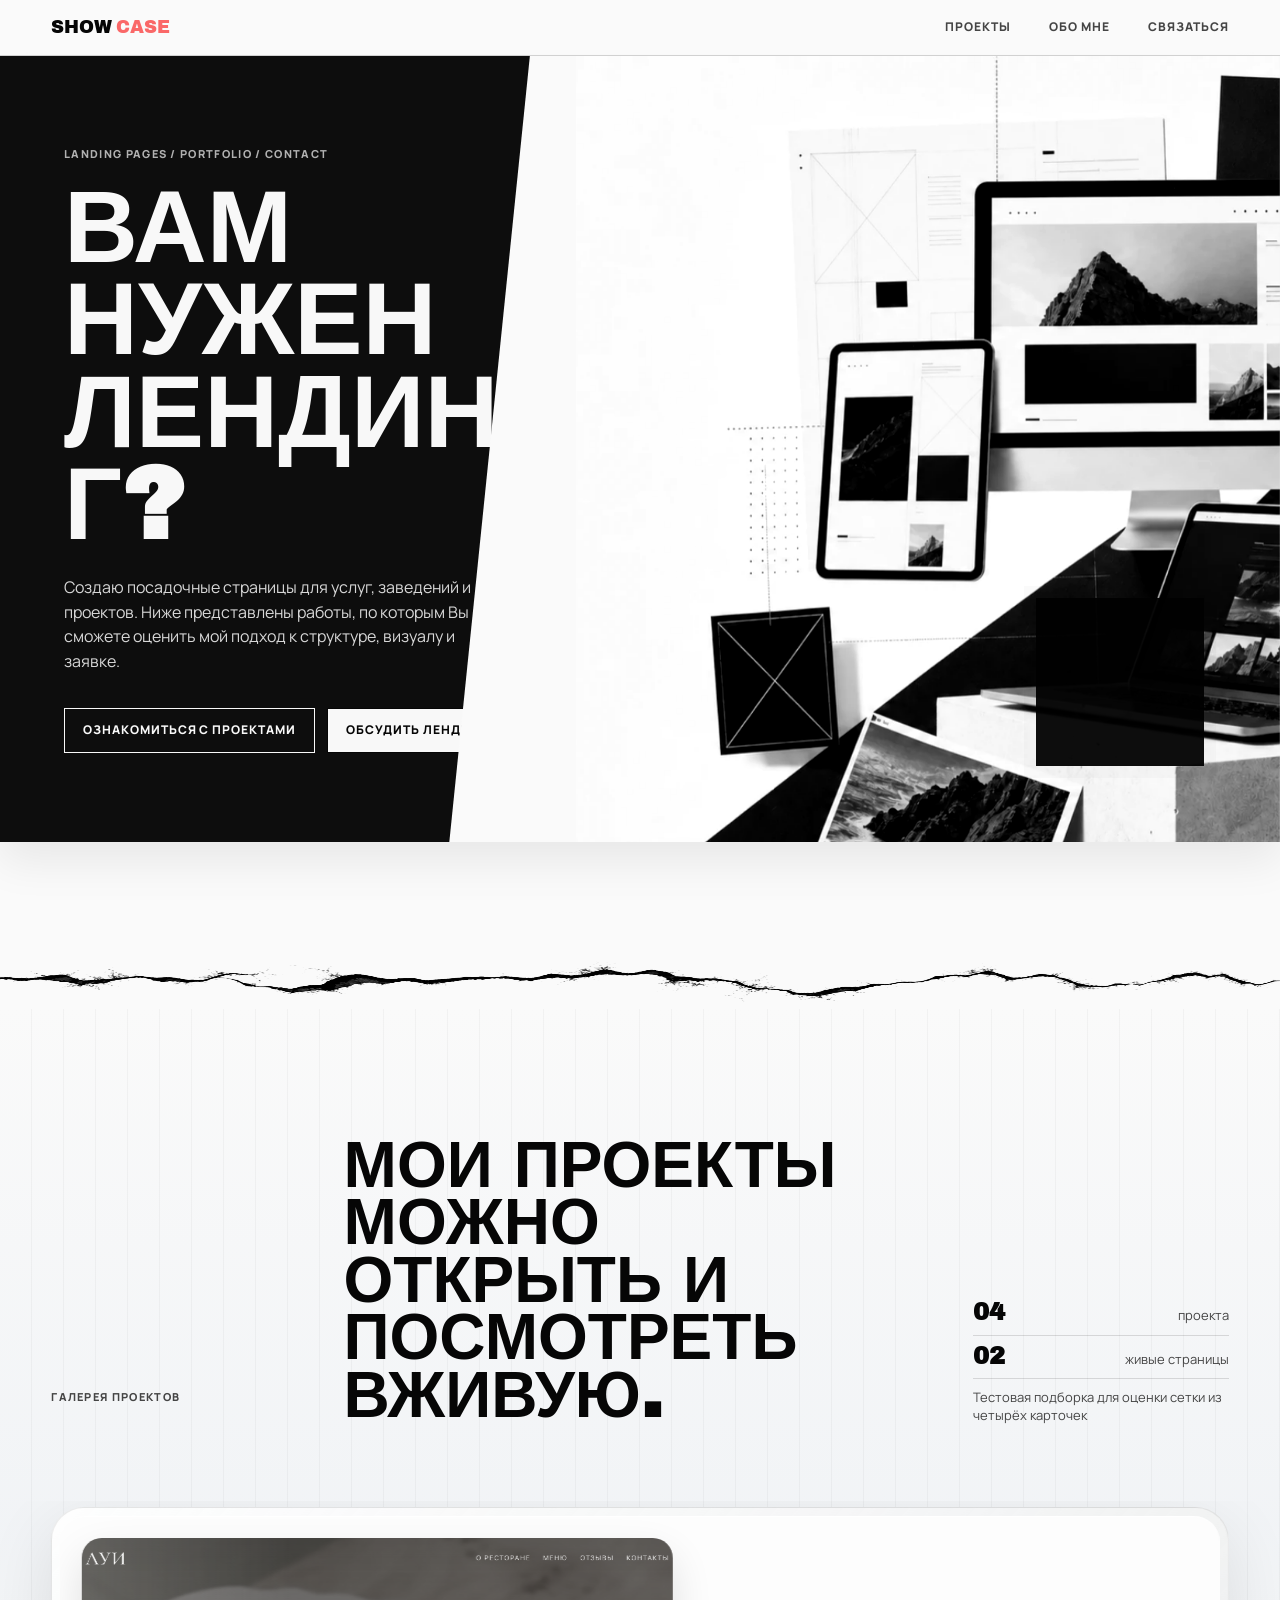
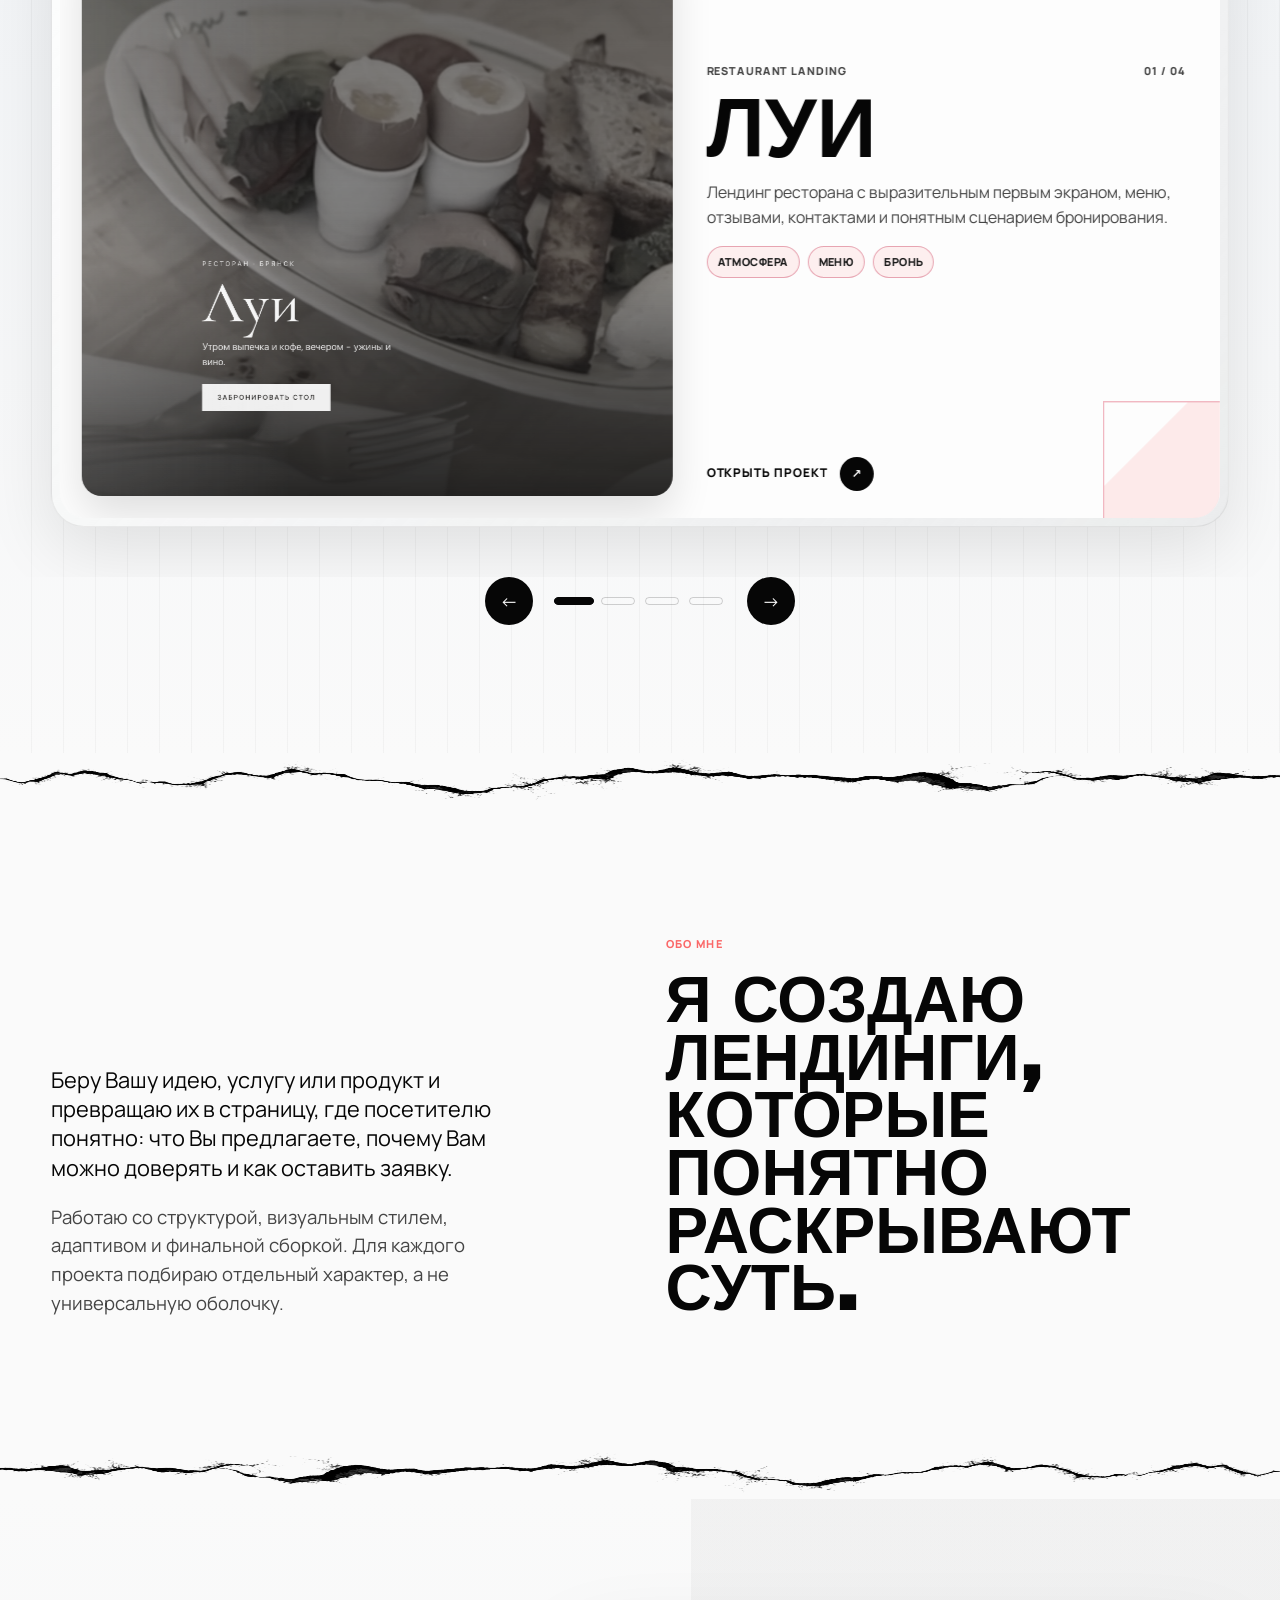
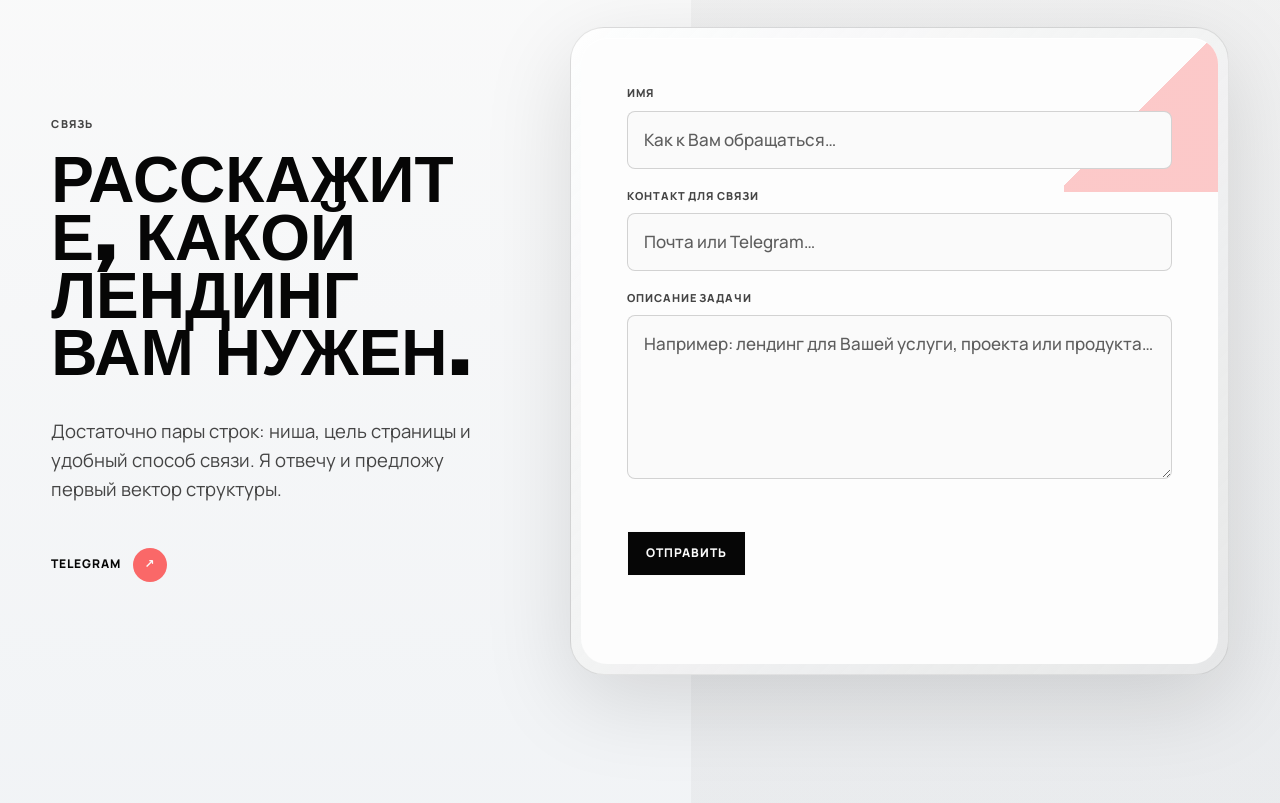
==== commit 45c9411b: "Fix mobile carousel slide presentation" ====
--- a/index.html
+++ b/index.html
@@ -58,21 +58,26 @@
       <section class="projects-section" id="projects" aria-labelledby="projects-title">
         <div class="section-head projects-head" data-reveal="section-title">
           <p>Галерея проектов</p>
-          <h2 id="projects-title">Живая витрина работ для быстрой оценки.</h2>
+          <h2 id="projects-title">Мои проекты можно открыть и посмотреть вживую.</h2>
           <div class="projects-summary" aria-label="Сводка по галерее">
-            <span><strong>12</strong> карточек</span>
-            <span><strong>02</strong> проекта</span>
-            <span>Повторяющиеся ссылки показывают разные сценарии подачи работ</span>
+            <span><strong>04</strong> проекта</span>
+            <span><strong>02</strong> живые страницы</span>
+            <span>Тестовая подборка для оценки сетки из четырёх карточек</span>
           </div>
         </div>
 
-        <div class="project-grid" aria-label="Галерея работ">
-          <article
-            class="project-card project-card-featured project-card-warm"
-            data-project-card
-            data-reveal="project-card"
-          >
-            <a class="project-link" href="products/Lui/index.html" aria-label="Открыть проект Луи, карточка 1">
+        <div
+          class="project-carousel"
+          data-project-carousel
+          data-reveal="project-card"
+          aria-label="Галерея работ"
+          aria-roledescription="carousel"
+        >
+          <div class="project-viewport" data-carousel-viewport>
+            <div class="project-track" data-carousel-track>
+          <article class="project-slide is-active" data-carousel-slide>
+            <div class="project-card project-card-warm">
+            <a class="project-link" href="products/Lui/index.html" aria-label="Открыть проект Луи">
               <figure class="project-media">
                 <img
                   src="products/previews/lui.png"
@@ -85,7 +90,7 @@
               <div class="project-copy">
                 <div class="project-meta">
                   <span>Restaurant landing</span>
-                  <span>01 / 12</span>
+                  <span>01 / 04</span>
                 </div>
                 <h3>Луи</h3>
                 <p>
@@ -98,15 +103,17 @@
                   <li>Бронь</li>
                 </ul>
               </div>
-              <span class="project-open" aria-hidden="true">Открыть <span>↗</span></span>
+              <span class="project-open" aria-hidden="true">Открыть проект <span>↗</span></span>
             </a>
+            </div>
           </article>
 
-          <article class="project-card project-card-green" data-project-card data-reveal="project-card">
+          <article class="project-slide" data-carousel-slide>
+            <div class="project-card project-card-green">
             <a
               class="project-link"
               href="products/ChildSquare/index.html"
-              aria-label="Открыть проект ChildSquare, карточка 2"
+              aria-label="Открыть проект ChildSquare"
             >
               <figure class="project-media">
                 <img
@@ -120,7 +127,7 @@
               <div class="project-copy">
                 <div class="project-meta">
                   <span>Construction landing</span>
-                  <span>02 / 12</span>
+                  <span>02 / 04</span>
                 </div>
                 <h3>Child<wbr />Square</h3>
                 <p>
@@ -133,356 +140,92 @@
                   <li>Заявка</li>
                 </ul>
               </div>
-              <span class="project-open" aria-hidden="true">Открыть <span>↗</span></span>
+              <span class="project-open" aria-hidden="true">Открыть проект <span>↗</span></span>
             </a>
+            </div>
           </article>
 
-          <article class="project-card project-card-warm" data-project-card data-reveal="project-card">
-            <a class="project-link" href="products/Lui/index.html" aria-label="Открыть проект Луи, карточка 3">
+          <article class="project-slide" data-carousel-slide>
+            <div class="project-card project-card-warm">
+            <a class="project-link" href="#top" aria-label="Открыть пример Showcase">
               <figure class="project-media">
                 <img
-                  src="products/previews/lui.png"
-                  alt="Превью лендинга ресторана Луи"
-                  width="1440"
-                  height="1080"
+                  src="products/previews/showcase-desktop.png"
+                  alt="Десктопное превью страницы Showcase"
+                  width="1462"
+                  height="3756"
                   loading="lazy"
                 />
               </figure>
               <div class="project-copy">
                 <div class="project-meta">
-                  <span>Hospitality page</span>
-                  <span>03 / 12</span>
+                  <span>Portfolio page</span>
+                  <span>03 / 04</span>
                 </div>
-                <h3>Луи</h3>
+                <h3>Show<wbr />case</h3>
                 <p>
-                  Плотная визуальная подача с акцентом на настроение заведения,
-                  доверие и понятный путь к бронированию.
+                  Витрина работ с крупной типографикой, живыми ссылками на проекты,
+                  описанием подхода и короткой формой связи.
                 </p>
-                <ul class="project-tags" aria-label="Особенности проекта Луи">
-                  <li>Hero</li>
-                  <li>Отзывы</li>
-                  <li>Контакты</li>
+                <ul class="project-tags" aria-label="Особенности примера Showcase">
+                  <li>Портфолио</li>
+                  <li>Сетка</li>
+                  <li>Форма</li>
                 </ul>
               </div>
-              <span class="project-open" aria-hidden="true">Открыть <span>↗</span></span>
+              <span class="project-open" aria-hidden="true">Открыть проект <span>↗</span></span>
             </a>
+            </div>
           </article>
 
-          <article class="project-card project-card-green" data-project-card data-reveal="project-card">
-            <a
-              class="project-link"
-              href="products/ChildSquare/index.html"
-              aria-label="Открыть проект ChildSquare, карточка 4"
-            >
+          <article class="project-slide project-slide-mobile" data-carousel-slide>
+            <div class="project-card project-card-green">
+            <a class="project-link" href="#contact" aria-label="Открыть пример Mobile Flow">
               <figure class="project-media">
                 <img
-                  src="products/previews/childsquare.png"
-                  alt="Превью лендинга ChildSquare"
-                  width="1440"
-                  height="1080"
+                  src="products/previews/showcase-mobile.png"
+                  alt="Мобильное превью страницы Showcase"
+                  width="390"
+                  height="4233"
                   loading="lazy"
                 />
               </figure>
               <div class="project-copy">
                 <div class="project-meta">
-                  <span>Outdoor systems</span>
-                  <span>04 / 12</span>
+                  <span>Responsive page</span>
+                  <span>04 / 04</span>
                 </div>
-                <h3>Child<wbr />Square</h3>
+                <h3>Mobile Flow</h3>
                 <p>
-                  Страница объясняет сложный продукт через сценарии, материалы,
-                  этапы производства и быстрый выход на заявку.
+                  Пример мобильной подачи: тот же визуальный характер, компактная
+                  навигация, читаемые карточки и быстрый переход к заявке.
                 </p>
-                <ul class="project-tags" aria-label="Особенности проекта ChildSquare">
-                  <li>Процесс</li>
-                  <li>Системы</li>
-                  <li>Расчёт</li>
+                <ul class="project-tags" aria-label="Особенности примера Mobile Flow">
+                  <li>Mobile</li>
+                  <li>Адаптив</li>
+                  <li>Контакт</li>
                 </ul>
               </div>
-              <span class="project-open" aria-hidden="true">Открыть <span>↗</span></span>
+              <span class="project-open" aria-hidden="true">Открыть проект <span>↗</span></span>
             </a>
+            </div>
           </article>
-
-          <article class="project-card project-card-warm" data-project-card data-reveal="project-card">
-            <a class="project-link" href="products/Lui/index.html" aria-label="Открыть проект Луи, карточка 5">
-              <figure class="project-media">
-                <img
-                  src="products/previews/lui.png"
-                  alt="Скриншот страницы ресторана Луи"
-                  width="1440"
-                  height="1080"
-                  loading="lazy"
-                />
-              </figure>
-              <div class="project-copy">
-                <div class="project-meta">
-                  <span>Restaurant landing</span>
-                  <span>05 / 12</span>
-                </div>
-                <h3>Луи</h3>
-                <p>
-                  Проект показывает, как посадочная страница может держать атмосферу
-                  бренда и не терять коммерческую ясность.
-                </p>
-                <ul class="project-tags" aria-label="Особенности проекта Луи">
-                  <li>Стиль</li>
-                  <li>Сетка</li>
-                  <li>CTA</li>
-                </ul>
-              </div>
-              <span class="project-open" aria-hidden="true">Открыть <span>↗</span></span>
-            </a>
-          </article>
-
-          <article
-            class="project-card project-card-wide project-card-green"
-            data-project-card
-            data-reveal="project-card"
-          >
-            <a
-              class="project-link"
-              href="products/ChildSquare/index.html"
-              aria-label="Открыть проект ChildSquare, карточка 6"
-            >
-              <figure class="project-media">
-                <img
-                  src="products/previews/childsquare.png"
-                  alt="Скриншот страницы ChildSquare"
-                  width="1440"
-                  height="1080"
-                  loading="lazy"
-                />
-              </figure>
-              <div class="project-copy">
-                <div class="project-meta">
-                  <span>Construction landing</span>
-                  <span>06 / 12</span>
-                </div>
-                <h3>Child<wbr />Square</h3>
-                <p>
-                  Длинный лендинг для производственного проекта, где важны структура,
-                  наглядность и спокойная уверенность.
-                </p>
-                <ul class="project-tags" aria-label="Особенности проекта ChildSquare">
-                  <li>Адаптив</li>
-                  <li>Подача</li>
-                  <li>Лид</li>
-                </ul>
-              </div>
-              <span class="project-open" aria-hidden="true">Открыть <span>↗</span></span>
-            </a>
-          </article>
-
-          <article
-            class="project-card project-card-wide project-card-warm"
-            data-project-card
-            data-reveal="project-card"
-          >
-            <a class="project-link" href="products/Lui/index.html" aria-label="Открыть проект Луи, карточка 7">
-              <figure class="project-media">
-                <img
-                  src="products/previews/lui.png"
-                  alt="Визуальное превью страницы ресторана Луи"
-                  width="1440"
-                  height="1080"
-                  loading="lazy"
-                />
-              </figure>
-              <div class="project-copy">
-                <div class="project-meta">
-                  <span>Brand atmosphere</span>
-                  <span>07 / 12</span>
-                </div>
-                <h3>Луи</h3>
-                <p>
-                  Пример того, как ресторанная страница держит характер бренда через
-                  фотографию, крупную типографику и короткий путь к действию.
-                </p>
-                <ul class="project-tags" aria-label="Особенности проекта Луи">
-                  <li>Фото</li>
-                  <li>Ритм</li>
-                  <li>Бронь</li>
-                </ul>
-              </div>
-              <span class="project-open" aria-hidden="true">Открыть <span>↗</span></span>
-            </a>
-          </article>
-
-          <article class="project-card project-card-green" data-project-card data-reveal="project-card">
-            <a
-              class="project-link"
-              href="products/ChildSquare/index.html"
-              aria-label="Открыть проект ChildSquare, карточка 8"
-            >
-              <figure class="project-media">
-                <img
-                  src="products/previews/childsquare.png"
-                  alt="Визуальное превью страницы ChildSquare"
-                  width="1440"
-                  height="1080"
-                  loading="lazy"
-                />
-              </figure>
-              <div class="project-copy">
-                <div class="project-meta">
-                  <span>Lead generation</span>
-                  <span>08 / 12</span>
-                </div>
-                <h3>Child<wbr />Square</h3>
-                <p>
-                  Карточка показывает коммерческий фокус: от демонстрации площадок к
-                  заявке на расчёт без лишних промежуточных шагов.
-                </p>
-                <ul class="project-tags" aria-label="Особенности проекта ChildSquare">
-                  <li>Лиды</li>
-                  <li>Форма</li>
-                  <li>Польза</li>
-                </ul>
-              </div>
-              <span class="project-open" aria-hidden="true">Открыть <span>↗</span></span>
-            </a>
-          </article>
-
-          <article class="project-card project-card-warm" data-project-card data-reveal="project-card">
-            <a class="project-link" href="products/Lui/index.html" aria-label="Открыть проект Луи, карточка 9">
-              <figure class="project-media">
-                <img
-                  src="products/previews/lui.png"
-                  alt="Карточка лендинга ресторана Луи в галерее"
-                  width="1440"
-                  height="1080"
-                  loading="lazy"
-                />
-              </figure>
-              <div class="project-copy">
-                <div class="project-meta">
-                  <span>Conversion path</span>
-                  <span>09 / 12</span>
-                </div>
-                <h3>Луи</h3>
-                <p>
-                  Ещё один ракурс на посадочную страницу: посетитель быстро понимает
-                  атмосферу, предложение и следующий шаг.
-                </p>
-                <ul class="project-tags" aria-label="Особенности проекта Луи">
-                  <li>Путь</li>
-                  <li>Ясность</li>
-                  <li>CTA</li>
-                </ul>
-              </div>
-              <span class="project-open" aria-hidden="true">Открыть <span>↗</span></span>
-            </a>
-          </article>
-
-          <article
-            class="project-card project-card-featured project-card-green"
-            data-project-card
-            data-reveal="project-card"
-          >
-            <a
-              class="project-link"
-              href="products/ChildSquare/index.html"
-              aria-label="Открыть проект ChildSquare, карточка 10"
-            >
-              <figure class="project-media">
-                <img
-                  src="products/previews/childsquare.png"
-                  alt="Крупная карточка лендинга ChildSquare в галерее"
-                  width="1440"
-                  height="1080"
-                  loading="lazy"
-                />
-              </figure>
-              <div class="project-copy">
-                <div class="project-meta">
-                  <span>Product explanation</span>
-                  <span>10 / 12</span>
-                </div>
-                <h3>Child<wbr />Square</h3>
-                <p>
-                  Формат для сложного продукта, где важно развернуть преимущества,
-                  показать материалы и довести клиента до понятного запроса.
-                </p>
-                <ul class="project-tags" aria-label="Особенности проекта ChildSquare">
-                  <li>Материалы</li>
-                  <li>Сценарии</li>
-                  <li>Расчёт</li>
-                </ul>
-              </div>
-              <span class="project-open" aria-hidden="true">Открыть <span>↗</span></span>
-            </a>
-          </article>
-
-          <article class="project-card project-card-warm" data-project-card data-reveal="project-card">
-            <a class="project-link" href="products/Lui/index.html" aria-label="Открыть проект Луи, карточка 11">
-              <figure class="project-media">
-                <img
-                  src="products/previews/lui.png"
-                  alt="Пример карточки проекта Луи в портфолио"
-                  width="1440"
-                  height="1080"
-                  loading="lazy"
-                />
-              </figure>
-              <div class="project-copy">
-                <div class="project-meta">
-                  <span>Hospitality detail</span>
-                  <span>11 / 12</span>
-                </div>
-                <h3>Луи</h3>
-                <p>
-                  Карточка подчёркивает детали: тональность, доверие, контактные блоки
-                  и ощущение реального места, а не шаблонной страницы.
-                </p>
-                <ul class="project-tags" aria-label="Особенности проекта Луи">
-                  <li>Детали</li>
-                  <li>Доверие</li>
-                  <li>Адрес</li>
-                </ul>
-              </div>
-              <span class="project-open" aria-hidden="true">Открыть <span>↗</span></span>
-            </a>
-          </article>
-
-          <article
-            class="project-card project-card-wide project-card-green"
-            data-project-card
-            data-reveal="project-card"
-          >
-            <a
-              class="project-link"
-              href="products/ChildSquare/index.html"
-              aria-label="Открыть проект ChildSquare, карточка 12"
-            >
-              <figure class="project-media">
-                <img
-                  src="products/previews/childsquare.png"
-                  alt="Широкая карточка лендинга ChildSquare в портфолио"
-                  width="1440"
-                  height="1080"
-                  loading="lazy"
-                />
-              </figure>
-              <div class="project-copy">
-                <div class="project-meta">
-                  <span>Responsive showcase</span>
-                  <span>12 / 12</span>
-                </div>
-                <h3>Child<wbr />Square</h3>
-                <p>
-                  Завершающий пример показывает, как проект выдерживает расширенную
-                  галерею и остаётся читаемым в плотной портфельной сетке.
-                </p>
-                <ul class="project-tags" aria-label="Особенности проекта ChildSquare">
-                  <li>Сетка</li>
-                  <li>Адаптив</li>
-                  <li>Рост</li>
-                </ul>
-              </div>
-              <span class="project-open" aria-hidden="true">Открыть <span>↗</span></span>
-            </a>
-          </article>
-
+            </div>
+          </div>
+          <div class="project-carousel-controls" aria-label="Управление галереей">
+            <button class="project-carousel-button" type="button" data-carousel-prev aria-label="Предыдущий проект">
+              <span aria-hidden="true">←</span>
+            </button>
+            <div class="project-carousel-dots" aria-label="Навигация по проектам">
+              <button type="button" data-carousel-dot aria-label="Показать проект 1" aria-current="true"></button>
+              <button type="button" data-carousel-dot aria-label="Показать проект 2"></button>
+              <button type="button" data-carousel-dot aria-label="Показать проект 3"></button>
+              <button type="button" data-carousel-dot aria-label="Показать проект 4"></button>
+            </div>
+            <button class="project-carousel-button" type="button" data-carousel-next aria-label="Следующий проект">
+              <span aria-hidden="true">→</span>
+            </button>
+          </div>
         </div>
       </section>
 
--- a/styles.css
+++ b/styles.css
@@ -485,88 +485,125 @@
   line-height: 0.9;
 }
 
-.project-grid {
-  display: grid;
-  grid-template-columns: repeat(12, minmax(0, 1fr));
-  grid-auto-flow: dense;
-  gap: clamp(14px, 2.2vw, 28px);
+.project-carousel {
+  --slide-size: min(100%, 1320px);
+  --slide-gap: clamp(18px, 3vw, 42px);
+  position: relative;
+  margin-inline: calc(clamp(18px, 4vw, 64px) * -1);
+}
+
+.project-viewport {
+  overflow: hidden;
+  padding: 6px clamp(18px, 4vw, 64px) clamp(28px, 4vw, 54px);
+  cursor: grab;
+  touch-action: pan-y;
+}
+
+.project-viewport.is-dragging {
+  cursor: grabbing;
+}
+
+.project-viewport.is-dragging * {
+  user-select: none;
+}
+
+.project-track {
+  display: flex;
+  gap: var(--slide-gap);
   align-items: stretch;
+  will-change: transform;
+  transition: transform 900ms var(--ease-out-expo);
+}
+
+.project-slide {
+  flex: 0 0 auto;
+  width: var(--slide-size);
+  max-width: var(--slide-size);
+  min-width: 0;
+  opacity: 0.38;
+  transform: scale(0.92);
+  transform-origin: center;
+  transition:
+    opacity 760ms var(--ease-out-quint),
+    transform 900ms var(--ease-out-expo);
+}
+
+.project-slide.is-active {
+  opacity: 1;
+  transform: scale(1);
 }
 
 .project-card {
-  --card-lift: 0px;
-  position: relative;
-  grid-column: span 4;
+  position: relative;
   min-width: 0;
-  padding: clamp(5px, 0.8vw, 8px);
+  padding: clamp(5px, 0.7vw, 8px);
   border: 1px solid oklch(0.12 0 0 / 0.08);
-  border-radius: clamp(24px, 3vw, 38px);
+  border-radius: clamp(22px, 2.6vw, 34px);
   background:
-    linear-gradient(135deg, oklch(1 0 0 / 0.84), oklch(0.92 0 0 / 0.5)),
+    linear-gradient(135deg, oklch(1 0 0 / 0.9), oklch(0.93 0 0 / 0.58)),
     var(--surface);
-  box-shadow: 0 24px 80px oklch(0.12 0 0 / 0.1);
-  transform: translateY(var(--card-lift));
+  box-shadow: 0 22px 68px oklch(0.12 0 0 / 0.1);
   transition:
     transform 780ms var(--ease-out-expo),
     box-shadow 780ms var(--ease-out-expo);
 }
 
-.project-card-featured {
-  grid-column: span 7;
-  grid-row: span 2;
-}
-
-.project-card-wide {
-  grid-column: span 8;
-}
-
-.project-card:nth-child(2),
-.project-card:nth-child(3) {
-  grid-column: span 5;
-}
-
-.project-card:nth-child(4),
-.project-card:nth-child(5),
-.project-card:nth-child(8),
-.project-card:nth-child(11) {
-  --card-lift: clamp(0px, 1.6vw, 26px);
-}
-
 .project-card:hover,
 .project-card:focus-within {
-  box-shadow: 0 34px 95px oklch(0.12 0 0 / 0.15);
-  transform: translate3d(0, calc(var(--card-lift) - 8px), 0);
+  box-shadow: 0 32px 88px oklch(0.12 0 0 / 0.14);
+  transform: translate3d(0, -7px, 0);
+}
+
+.project-carousel .project-card {
+  height: 100%;
+}
+
+.project-slide:not(.is-active) .project-card {
+  pointer-events: none;
 }
 
 .project-link {
   position: relative;
   display: grid;
   grid-template-rows: auto 1fr auto;
-  min-height: 100%;
-  gap: clamp(16px, 2vw, 24px);
+  height: 100%;
+  gap: clamp(14px, 1.8vw, 22px);
   overflow: hidden;
-  padding: clamp(14px, 2vw, 24px);
-  border-radius: clamp(18px, 2.5vw, 30px);
+  padding: clamp(14px, 1.8vw, 22px);
+  border-radius: clamp(16px, 2.2vw, 26px);
   background: oklch(0.995 0 0);
   box-shadow: inset 0 1px 0 oklch(1 0 0 / 0.9);
   outline-offset: 6px;
   isolation: isolate;
 }
 
+.project-carousel .project-link {
+  grid-template-columns: minmax(0, 1.08fr) minmax(330px, 0.92fr);
+  grid-template-rows: 1fr auto;
+  grid-template-areas:
+    "media copy"
+    "media open";
+  height: clamp(520px, 47vw, 680px);
+  min-height: clamp(520px, 47vw, 680px);
+  align-items: stretch;
+}
+
 .project-link::before {
   content: "";
   position: absolute;
-  inset: auto -2px -2px auto;
-  width: 46%;
-  height: 38%;
+  right: clamp(14px, 1.8vw, 22px);
+  bottom: clamp(14px, 1.8vw, 22px);
+  width: clamp(78px, 9vw, 132px);
+  aspect-ratio: 1;
+  border: 1px solid color-mix(in oklch, var(--card-accent, var(--accent)) 42%, oklch(0.12 0 0 / 0.08));
   background: linear-gradient(
     135deg,
     transparent 0 36%,
-    color-mix(in oklch, var(--card-accent, var(--accent)) 18%, transparent) 36% 100%
+    color-mix(in oklch, var(--card-accent, var(--accent)) 16%, transparent) 36% 100%
   );
-  opacity: 0.84;
+  opacity: 0.78;
   pointer-events: none;
-  transform: translate3d(18%, 18%, 0);
+  transform: translate3d(20%, 20%, 0);
   transition:
     opacity 780ms var(--ease-out-expo),
     transform 780ms var(--ease-out-expo);
@@ -576,7 +613,7 @@
 .project-card:hover .project-link::before,
 .project-card:focus-within .project-link::before {
   opacity: 1;
-  transform: translate3d(8%, 10%, 0);
+  transform: translate3d(12%, 12%, 0);
 }
 
 .project-card-warm {
@@ -591,15 +628,28 @@
   position: relative;
   margin: 0;
   overflow: hidden;
-  border-radius: clamp(14px, 2vw, 22px);
+  border-radius: clamp(12px, 1.8vw, 20px);
   background: var(--soft);
-  aspect-ratio: 4 / 3;
+  aspect-ratio: 16 / 10;
   box-shadow: 0 18px 42px oklch(0.12 0 0 / 0.12);
 }
 
-.project-card-featured .project-media,
-.project-card-wide .project-media {
-  aspect-ratio: 16 / 10;
+.project-carousel .project-media {
+  grid-area: media;
+  height: 100%;
+  min-height: 440px;
+  aspect-ratio: auto;
+}
+
+.project-slide-mobile .project-media {
+  display: grid;
+  place-items: center;
+  padding: clamp(18px, 3.2vw, 46px);
+  background:
+    linear-gradient(90deg, transparent 0 31px, oklch(0.12 0 0 / 0.04) 31px 32px),
+    radial-gradient(circle at 72% 18%, color-mix(in oklch, var(--green-accent) 22%, transparent), transparent 34%),
+    linear-gradient(135deg, oklch(0.99 0 0), oklch(0.92 0.01 155));
+  background-size: 32px 100%, auto, auto;
 }
 
 .project-media::after {
@@ -613,6 +663,26 @@
   transition: opacity 720ms var(--ease-out-expo);
 }
 
+.project-slide-mobile .project-media::before {
+  content: "";
+  position: absolute;
+  inset: clamp(18px, 3vw, 44px);
+  border: 1px solid oklch(0.12 0 0 / 0.09);
+  border-radius: clamp(22px, 2.7vw, 34px);
+  background:
+    linear-gradient(180deg, oklch(1 0 0 / 0.78), oklch(1 0 0 / 0.18)),
+    linear-gradient(90deg, oklch(0.12 0 0 / 0.06), transparent 20% 80%, oklch(0.12 0 0 / 0.05));
+  box-shadow: inset 0 1px 0 oklch(1 0 0 / 0.8);
+  pointer-events: none;
+}
+
+.project-slide-mobile .project-media::after {
+  background:
+    linear-gradient(180deg, oklch(1 0 0 / 0.12), transparent 44%, oklch(0.1 0 0 / 0.14)),
+    linear-gradient(90deg, oklch(1 0 0 / 0.26), transparent 42%);
+  opacity: 0.62;
+}
+
 .project-card img {
   width: 100%;
   height: 100%;
@@ -624,12 +694,34 @@
     transform 920ms var(--ease-out-expo);
 }
 
+.project-slide-mobile .project-media img {
+  position: relative;
+  z-index: 1;
+  width: clamp(188px, 16vw, 310px);
+  height: clamp(360px, 30vw, 570px);
+  border: clamp(7px, 0.75vw, 10px) solid oklch(0.985 0 0);
+  border-radius: clamp(18px, 2.2vw, 30px);
+  box-shadow:
+    0 26px 62px oklch(0.12 0 0 / 0.18),
+    0 0 0 1px oklch(0.12 0 0 / 0.12);
+  object-fit: cover;
+  object-position: top center;
+  filter: grayscale(0.76) contrast(1.04);
+  transform: translate3d(0, 0, 0) scale(1.01);
+}
+
 .project-card:hover img,
 .project-card:focus-within img {
   filter: grayscale(0) contrast(1.02);
   transform: scale(1.055);
 }
 
+.project-slide-mobile .project-card:hover img,
+.project-slide-mobile .project-card:focus-within img {
+  filter: grayscale(0.18) contrast(1.03);
+  transform: translate3d(0, -5px, 0) scale(1.035);
+}
+
 .project-card:hover .project-media::after,
 .project-card:focus-within .project-media::after {
   opacity: 0.34;
@@ -638,8 +730,15 @@
 .project-copy {
   display: grid;
   align-content: start;
-  gap: 14px;
+  gap: 13px;
   min-width: 0;
+  padding: 2px clamp(2px, 0.7vw, 8px) 0;
+}
+
+.project-carousel .project-copy {
+  grid-area: copy;
+  align-content: center;
+  padding: clamp(10px, 1.8vw, 28px) clamp(4px, 1vw, 12px) 0;
 }
 
 .project-meta {
@@ -658,7 +757,7 @@
 .project-copy h3 {
   margin: 0;
   font-family: var(--display);
-  font-size: clamp(30px, 4vw, 62px);
+  font-size: clamp(38px, 5vw, 76px);
   line-height: 0.9;
   letter-spacing: 0;
   text-transform: uppercase;
@@ -666,13 +765,12 @@
   overflow-wrap: break-word;
 }
 
-.project-card-featured .project-copy h3,
-.project-card-wide .project-copy h3 {
-  font-size: clamp(40px, 5.5vw, 88px);
+.project-carousel .project-copy h3 {
+  font-size: clamp(54px, 6.5vw, 96px);
 }
 
 .project-copy p {
-  max-width: 50ch;
+  max-width: 54ch;
   margin: 0;
   color: var(--muted);
   text-wrap: pretty;
@@ -708,11 +806,19 @@
   justify-self: start;
   gap: 12px;
   margin-top: auto;
+  min-height: 44px;
   color: var(--ink);
   font-size: 12px;
   font-weight: 800;
   letter-spacing: 0.08em;
   text-transform: uppercase;
+}
+
+.project-carousel .project-open {
+  grid-area: open;
+  align-self: end;
+  margin-top: clamp(20px, 4vw, 54px);
+  padding-left: clamp(4px, 1vw, 12px);
 }
 
 .project-open span {
@@ -730,6 +836,64 @@
 .project-card:hover .project-open span,
 .project-card:focus-within .project-open span {
   transform: translate3d(4px, -3px, 0) scale(1.08);
+}
+
+.project-carousel-controls {
+  display: flex;
+  align-items: center;
+  justify-content: center;
+  gap: clamp(14px, 2vw, 24px);
+}
+
+.project-carousel-button {
+  display: grid;
+  width: 48px;
+  height: 48px;
+  place-items: center;
+  border: 1px solid oklch(0.12 0 0 / 0.16);
+  border-radius: 50%;
+  background: var(--ink);
+  color: var(--bg);
+  cursor: pointer;
+  font-size: 18px;
+  line-height: 1;
+  transition:
+    background-color 320ms var(--ease-out-quart),
+    color 320ms var(--ease-out-quart),
+    transform 420ms var(--ease-out-expo);
+}
+
+.project-carousel-button:hover,
+.project-carousel-button:focus-visible {
+  background: var(--accent);
+  color: var(--ink);
+  transform: translateY(-2px);
+}
+
+.project-carousel-dots {
+  display: flex;
+  align-items: center;
+  gap: 10px;
+}
+
+.project-carousel-dots button {
+  width: 34px;
+  height: 8px;
+  padding: 0;
+  border: 1px solid oklch(0.12 0 0 / 0.18);
+  border-radius: 999px;
+  background: transparent;
+  cursor: pointer;
+  transition:
+    background-color 320ms var(--ease-out-quart),
+    border-color 320ms var(--ease-out-quart),
+    transform 420ms var(--ease-out-expo);
+}
+
+.project-carousel-dots button[aria-current="true"] {
+  border-color: var(--ink);
+  background: var(--ink);
+  transform: scaleX(1.18);
 }
 
 .about-section {
@@ -1103,64 +1267,80 @@
     justify-self: start;
     width: min(100%, 460px);
   }
+}
+
+@media (max-width: 760px) {
+  .project-carousel {
+    --slide-size: 100%;
+    margin-inline: 0;
+  }
+
+  .project-viewport {
+    padding-inline: 0;
+  }
+
+  .project-slide {
+    opacity: 1;
+    transform: none;
+  }
 
   .project-card,
-  .project-card:nth-child(2),
-  .project-card:nth-child(3) {
-    grid-column: span 6;
-  }
-
-  .project-card-featured,
-  .project-card-wide {
-    grid-column: span 12;
-  }
-}
-
-@media (max-width: 760px) {
-  .project-grid {
+  .project-card:hover,
+  .project-card:focus-within {
+    transform: none;
+  }
+
+  .project-carousel .project-link {
     grid-template-columns: 1fr;
-  }
-
-  .project-card,
-  .project-card:nth-child(2),
-  .project-card:nth-child(3),
-  .project-card-featured,
-  .project-card-wide {
-    --card-lift: 0px;
-    grid-column: 1;
-    transform: none;
-  }
-
-  .project-card:nth-child(4),
-  .project-card:nth-child(5),
-  .project-card:nth-child(8),
-  .project-card:nth-child(11),
-  .project-card:hover,
-  .project-card:focus-within,
-  .project-card:nth-child(4):hover,
-  .project-card:nth-child(4):focus-within,
-  .project-card:nth-child(5):hover,
-  .project-card:nth-child(5):focus-within,
-  .project-card:nth-child(8):hover,
-  .project-card:nth-child(8):focus-within,
-  .project-card:nth-child(11):hover,
-  .project-card:nth-child(11):focus-within {
-    transform: none;
+    grid-template-rows: auto 1fr auto;
+    grid-template-areas:
+      "media"
+      "copy"
+      "open";
+    height: 100%;
+    min-height: 100%;
   }
 
   .project-link {
     padding: 14px;
   }
 
-  .project-media,
-  .project-card-featured .project-media,
-  .project-card-wide .project-media {
+  .project-carousel .project-media,
+  .project-media {
+    min-height: 0;
     aspect-ratio: 4 / 3;
   }
 
-  .project-card-featured .project-copy h3,
-  .project-card-wide .project-copy h3 {
+  .project-slide-mobile .project-media {
+    padding: 18px;
+  }
+
+  .project-slide-mobile .project-media::before {
+    inset: 14px;
+  }
+
+  .project-slide-mobile .project-media img {
+    width: clamp(118px, 38vw, 180px);
+    height: clamp(198px, 58vw, 286px);
+    border-width: 7px;
+  }
+
+  .project-carousel .project-copy,
+  .project-carousel .project-open {
+    padding-left: 0;
+  }
+
+  .project-carousel .project-open {
+    margin-top: auto;
+  }
+
+  .project-carousel .project-copy h3,
+  .project-copy h3 {
     font-size: clamp(34px, 12vw, 56px);
+  }
+
+  .project-carousel-controls {
+    justify-content: space-between;
   }
 }
 
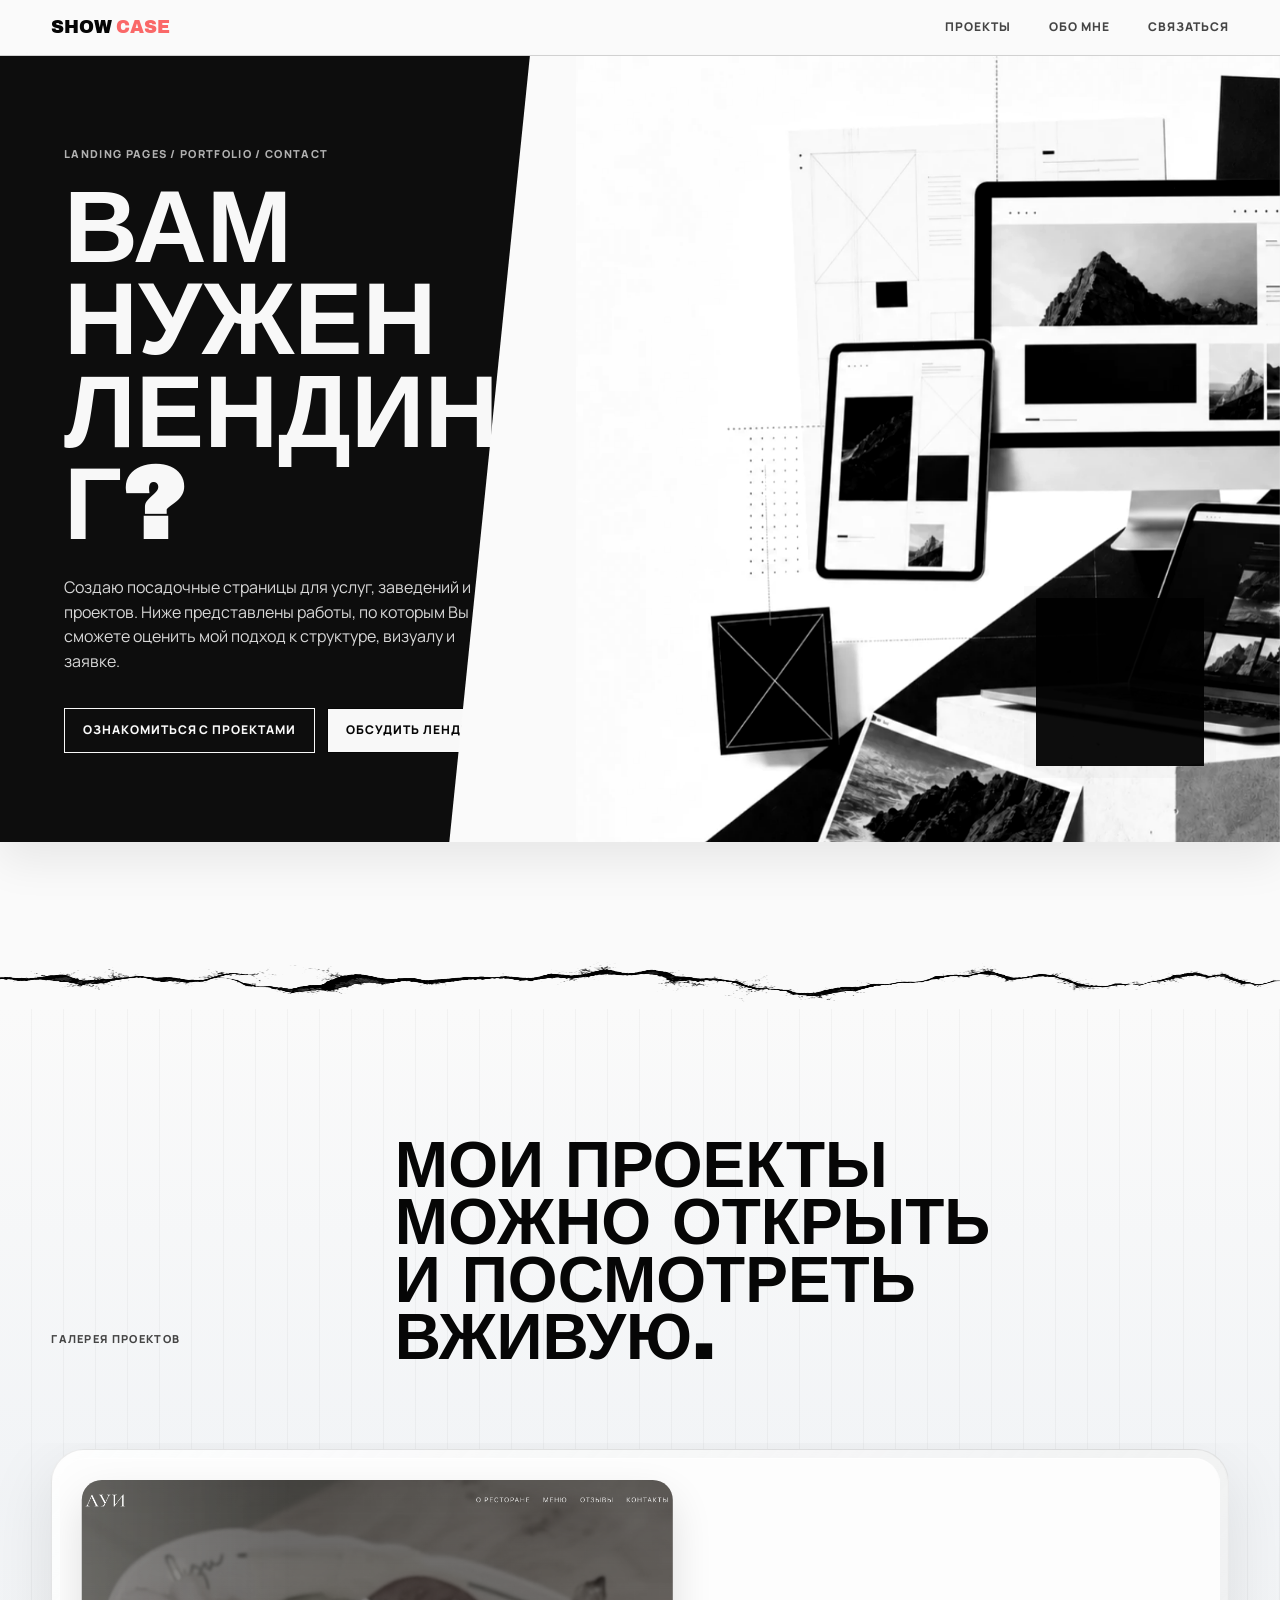
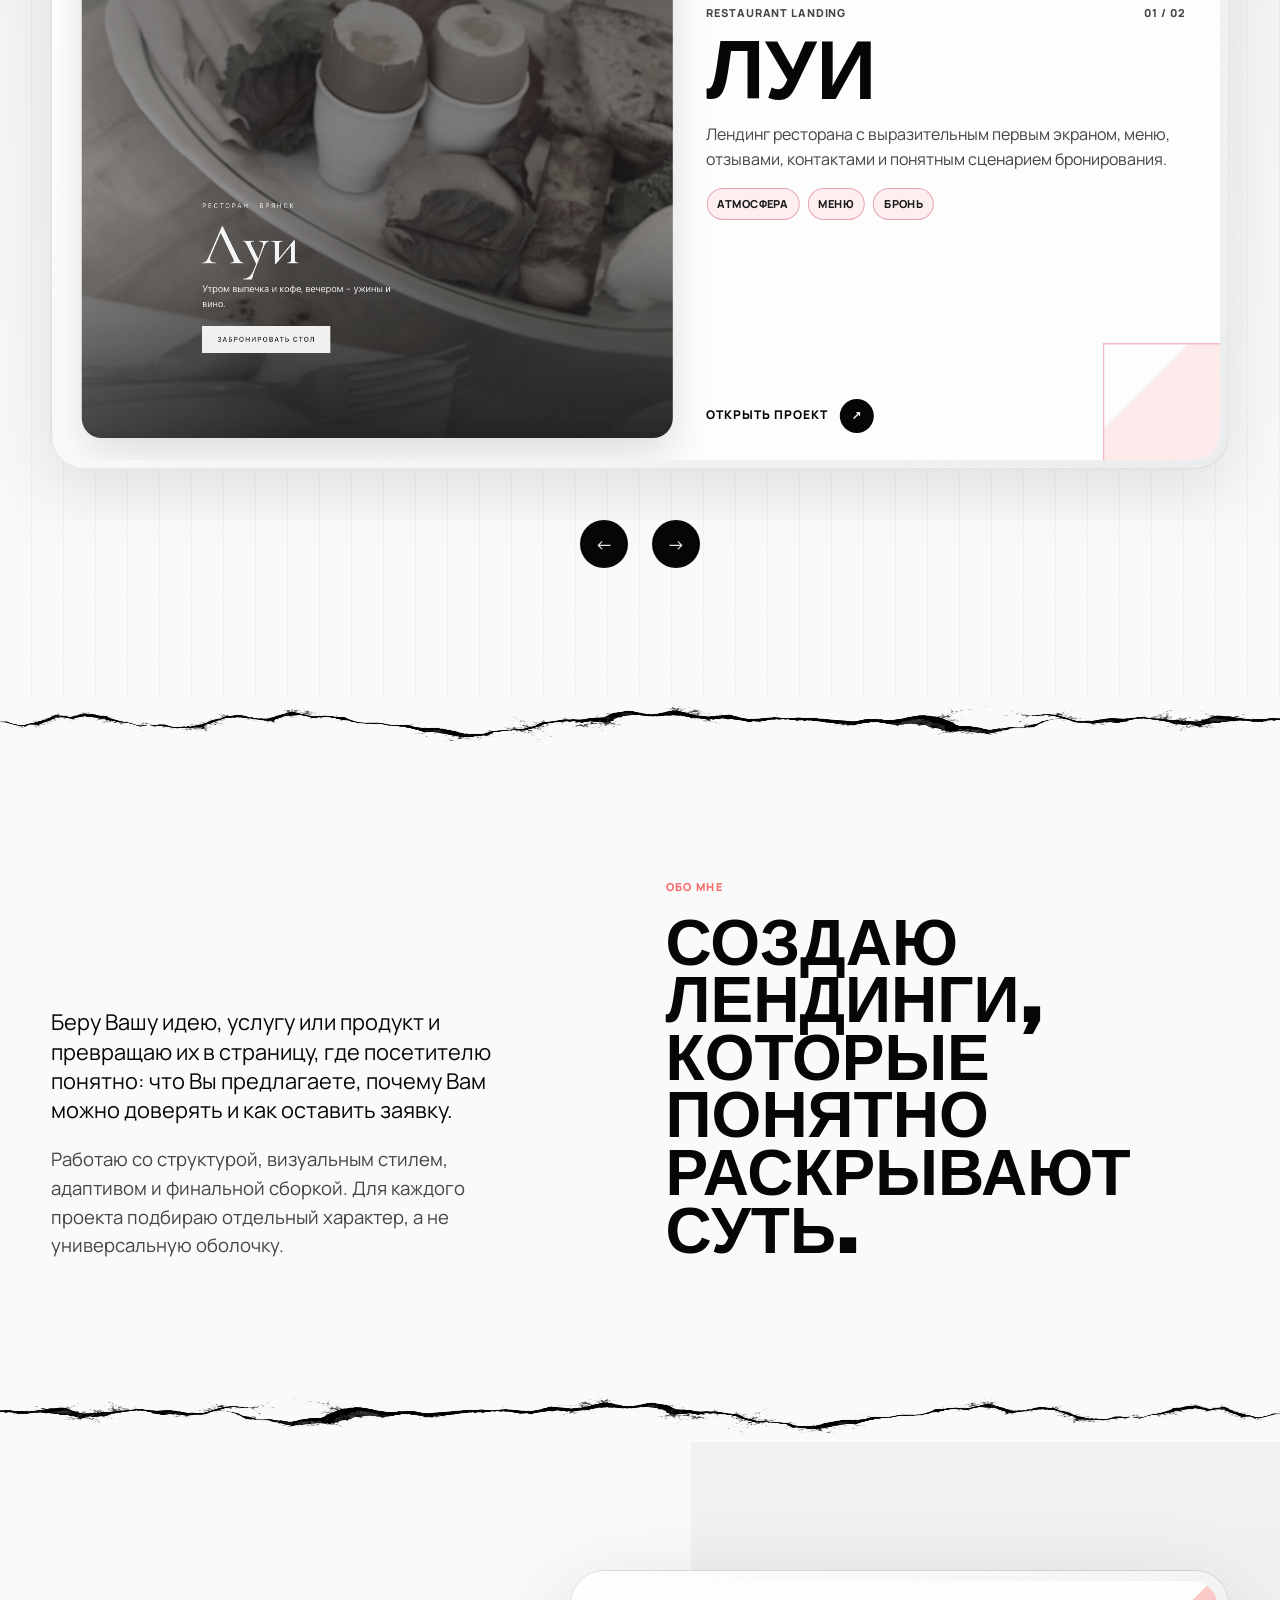
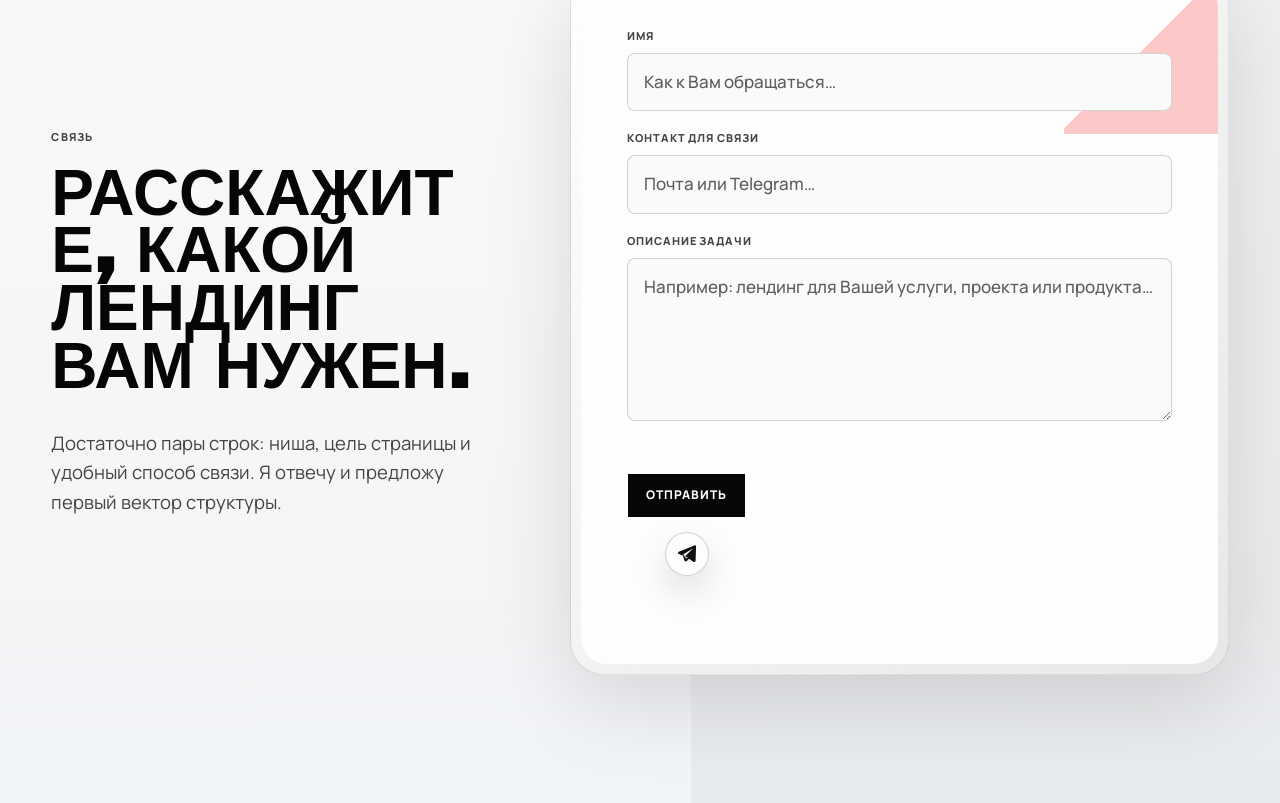
==== commit 18c7a44b: "Polish showcase carousel and contact form" ====
--- a/index.html
+++ b/index.html
@@ -59,11 +59,6 @@
         <div class="section-head projects-head" data-reveal="section-title">
           <p>Галерея проектов</p>
           <h2 id="projects-title">Мои проекты можно открыть и посмотреть вживую.</h2>
-          <div class="projects-summary" aria-label="Сводка по галерее">
-            <span><strong>04</strong> проекта</span>
-            <span><strong>02</strong> живые страницы</span>
-            <span>Тестовая подборка для оценки сетки из четырёх карточек</span>
-          </div>
         </div>
 
         <div
@@ -90,7 +85,7 @@
               <div class="project-copy">
                 <div class="project-meta">
                   <span>Restaurant landing</span>
-                  <span>01 / 04</span>
+                  <span>01 / 02</span>
                 </div>
                 <h3>Луи</h3>
                 <p>
@@ -127,7 +122,7 @@
               <div class="project-copy">
                 <div class="project-meta">
                   <span>Construction landing</span>
-                  <span>02 / 04</span>
+                  <span>02 / 02</span>
                 </div>
                 <h3>Child<wbr />Square</h3>
                 <p>
@@ -145,83 +140,12 @@
             </div>
           </article>
 
-          <article class="project-slide" data-carousel-slide>
-            <div class="project-card project-card-warm">
-            <a class="project-link" href="#top" aria-label="Открыть пример Showcase">
-              <figure class="project-media">
-                <img
-                  src="products/previews/showcase-desktop.png"
-                  alt="Десктопное превью страницы Showcase"
-                  width="1462"
-                  height="3756"
-                  loading="lazy"
-                />
-              </figure>
-              <div class="project-copy">
-                <div class="project-meta">
-                  <span>Portfolio page</span>
-                  <span>03 / 04</span>
-                </div>
-                <h3>Show<wbr />case</h3>
-                <p>
-                  Витрина работ с крупной типографикой, живыми ссылками на проекты,
-                  описанием подхода и короткой формой связи.
-                </p>
-                <ul class="project-tags" aria-label="Особенности примера Showcase">
-                  <li>Портфолио</li>
-                  <li>Сетка</li>
-                  <li>Форма</li>
-                </ul>
-              </div>
-              <span class="project-open" aria-hidden="true">Открыть проект <span>↗</span></span>
-            </a>
-            </div>
-          </article>
-
-          <article class="project-slide project-slide-mobile" data-carousel-slide>
-            <div class="project-card project-card-green">
-            <a class="project-link" href="#contact" aria-label="Открыть пример Mobile Flow">
-              <figure class="project-media">
-                <img
-                  src="products/previews/showcase-mobile.png"
-                  alt="Мобильное превью страницы Showcase"
-                  width="390"
-                  height="4233"
-                  loading="lazy"
-                />
-              </figure>
-              <div class="project-copy">
-                <div class="project-meta">
-                  <span>Responsive page</span>
-                  <span>04 / 04</span>
-                </div>
-                <h3>Mobile Flow</h3>
-                <p>
-                  Пример мобильной подачи: тот же визуальный характер, компактная
-                  навигация, читаемые карточки и быстрый переход к заявке.
-                </p>
-                <ul class="project-tags" aria-label="Особенности примера Mobile Flow">
-                  <li>Mobile</li>
-                  <li>Адаптив</li>
-                  <li>Контакт</li>
-                </ul>
-              </div>
-              <span class="project-open" aria-hidden="true">Открыть проект <span>↗</span></span>
-            </a>
-            </div>
-          </article>
             </div>
           </div>
           <div class="project-carousel-controls" aria-label="Управление галереей">
             <button class="project-carousel-button" type="button" data-carousel-prev aria-label="Предыдущий проект">
               <span aria-hidden="true">←</span>
             </button>
-            <div class="project-carousel-dots" aria-label="Навигация по проектам">
-              <button type="button" data-carousel-dot aria-label="Показать проект 1" aria-current="true"></button>
-              <button type="button" data-carousel-dot aria-label="Показать проект 2"></button>
-              <button type="button" data-carousel-dot aria-label="Показать проект 3"></button>
-              <button type="button" data-carousel-dot aria-label="Показать проект 4"></button>
-            </div>
             <button class="project-carousel-button" type="button" data-carousel-next aria-label="Следующий проект">
               <span aria-hidden="true">→</span>
             </button>
@@ -236,7 +160,7 @@
       <section class="about-section" id="about" aria-labelledby="about-title">
         <div class="about-title" data-reveal="block-right">
           <p>Обо мне</p>
-          <h2 id="about-title">Я создаю лендинги, которые понятно раскрывают суть.</h2>
+          <h2 id="about-title">Создаю лендинги, которые понятно раскрывают суть.</h2>
         </div>
         <div class="about-copy" data-reveal="block-left">
           <p>
@@ -262,9 +186,6 @@
             Достаточно пары строк: ниша, цель страницы и удобный способ связи. Я отвечу и
             предложу первый вектор структуры.
           </p>
-          <a class="telegram-link" data-telegram-link href="https://t.me/JustaSid">
-            Telegram <span aria-hidden="true">↗</span>
-          </a>
         </div>
 
         <div class="contact-form-shell" data-reveal="form-stack">
@@ -301,6 +222,9 @@
             </label>
             <div class="form-actions">
               <button class="button button-dark" type="submit">Отправить</button>
+              <a class="form-telegram-link" data-telegram-link href="https://t.me/JustaSid" aria-label="Написать в Telegram">
+                <img src="assets/icon-telegram.svg" alt="" width="22" height="22" loading="lazy" />
+              </a>
             </div>
             <p class="form-status" data-form-status role="status" aria-live="polite"></p>
           </form>
--- a/styles.css
+++ b/styles.css
@@ -445,44 +445,12 @@
 }
 
 .projects-head {
-  grid-template-columns: minmax(170px, 0.32fr) minmax(320px, 0.82fr) minmax(240px, 0.38fr);
+  grid-template-columns: minmax(170px, 0.32fr) minmax(320px, 1fr);
   align-items: end;
 }
 
 .projects-head h2 {
   max-width: 14ch;
-}
-
-.projects-summary {
-  display: grid;
-  justify-self: end;
-  gap: 10px;
-  width: min(100%, 300px);
-  color: var(--muted);
-  font-size: 13px;
-  line-height: 1.35;
-}
-
-.projects-summary span {
-  display: flex;
-  align-items: baseline;
-  justify-content: space-between;
-  gap: 16px;
-  padding-bottom: 10px;
-  border-bottom: 1px solid oklch(0.12 0 0 / 0.13);
-}
-
-.projects-summary span:last-child {
-  display: block;
-  padding-bottom: 0;
-  border-bottom: 0;
-}
-
-.projects-summary strong {
-  color: var(--ink);
-  font-family: var(--display);
-  font-size: 24px;
-  line-height: 0.9;
 }
 
 .project-carousel {
@@ -641,17 +609,6 @@
   aspect-ratio: auto;
 }
 
-.project-slide-mobile .project-media {
-  display: grid;
-  place-items: center;
-  padding: clamp(18px, 3.2vw, 46px);
-  background:
-    linear-gradient(90deg, transparent 0 31px, oklch(0.12 0 0 / 0.04) 31px 32px),
-    radial-gradient(circle at 72% 18%, color-mix(in oklch, var(--green-accent) 22%, transparent), transparent 34%),
-    linear-gradient(135deg, oklch(0.99 0 0), oklch(0.92 0.01 155));
-  background-size: 32px 100%, auto, auto;
-}
-
 .project-media::after {
   content: "";
   position: absolute;
@@ -663,26 +620,6 @@
   transition: opacity 720ms var(--ease-out-expo);
 }
 
-.project-slide-mobile .project-media::before {
-  content: "";
-  position: absolute;
-  inset: clamp(18px, 3vw, 44px);
-  border: 1px solid oklch(0.12 0 0 / 0.09);
-  border-radius: clamp(22px, 2.7vw, 34px);
-  background:
-    linear-gradient(180deg, oklch(1 0 0 / 0.78), oklch(1 0 0 / 0.18)),
-    linear-gradient(90deg, oklch(0.12 0 0 / 0.06), transparent 20% 80%, oklch(0.12 0 0 / 0.05));
-  box-shadow: inset 0 1px 0 oklch(1 0 0 / 0.8);
-  pointer-events: none;
-}
-
-.project-slide-mobile .project-media::after {
-  background:
-    linear-gradient(180deg, oklch(1 0 0 / 0.12), transparent 44%, oklch(0.1 0 0 / 0.14)),
-    linear-gradient(90deg, oklch(1 0 0 / 0.26), transparent 42%);
-  opacity: 0.62;
-}
-
 .project-card img {
   width: 100%;
   height: 100%;
@@ -694,32 +631,10 @@
     transform 920ms var(--ease-out-expo);
 }
 
-.project-slide-mobile .project-media img {
-  position: relative;
-  z-index: 1;
-  width: clamp(188px, 16vw, 310px);
-  height: clamp(360px, 30vw, 570px);
-  border: clamp(7px, 0.75vw, 10px) solid oklch(0.985 0 0);
-  border-radius: clamp(18px, 2.2vw, 30px);
-  box-shadow:
-    0 26px 62px oklch(0.12 0 0 / 0.18),
-    0 0 0 1px oklch(0.12 0 0 / 0.12);
-  object-fit: cover;
-  object-position: top center;
-  filter: grayscale(0.76) contrast(1.04);
-  transform: translate3d(0, 0, 0) scale(1.01);
-}
-
 .project-card:hover img,
 .project-card:focus-within img {
   filter: grayscale(0) contrast(1.02);
   transform: scale(1.055);
-}
-
-.project-slide-mobile .project-card:hover img,
-.project-slide-mobile .project-card:focus-within img {
-  filter: grayscale(0.18) contrast(1.03);
-  transform: translate3d(0, -5px, 0) scale(1.035);
 }
 
 .project-card:hover .project-media::after,
@@ -870,32 +785,6 @@
   transform: translateY(-2px);
 }
 
-.project-carousel-dots {
-  display: flex;
-  align-items: center;
-  gap: 10px;
-}
-
-.project-carousel-dots button {
-  width: 34px;
-  height: 8px;
-  padding: 0;
-  border: 1px solid oklch(0.12 0 0 / 0.18);
-  border-radius: 999px;
-  background: transparent;
-  cursor: pointer;
-  transition:
-    background-color 320ms var(--ease-out-quart),
-    border-color 320ms var(--ease-out-quart),
-    transform 420ms var(--ease-out-expo);
-}
-
-.project-carousel-dots button[aria-current="true"] {
-  border-color: var(--ink);
-  background: var(--ink);
-  transform: scaleX(1.18);
-}
-
 .about-section {
   position: relative;
   display: grid;
@@ -980,35 +869,6 @@
   text-wrap: pretty;
 }
 
-.telegram-link {
-  display: inline-flex;
-  align-items: center;
-  gap: 12px;
-  min-height: 44px;
-  margin-top: clamp(24px, 3vw, 38px);
-  color: var(--ink);
-  font-size: 12px;
-  font-weight: 800;
-  letter-spacing: 0.08em;
-  text-transform: uppercase;
-}
-
-.telegram-link span {
-  display: grid;
-  width: 34px;
-  height: 34px;
-  place-items: center;
-  border-radius: 50%;
-  background: var(--accent);
-  color: var(--bg);
-  transition: transform 520ms var(--ease-out-expo);
-}
-
-.telegram-link:hover span,
-.telegram-link:focus-visible span {
-  transform: translate3d(4px, -3px, 0) scale(1.06);
-}
-
 .contact-form-shell {
   padding: clamp(6px, 1vw, 10px);
   border: 1px solid oklch(0.12 0 0 / 0.1);
@@ -1055,7 +915,6 @@
 
 .contact-form label.has-error {
   color: var(--ink);
-  margin-bottom: 34px;
 }
 
 .contact-form input,
@@ -1103,27 +962,26 @@
 .field-error {
   position: absolute;
   left: 16px;
-  top: calc(100% + 2px);
+  top: 100%;
   z-index: 4;
   width: max-content;
   max-width: min(320px, calc(100% - 32px));
   padding: 9px 16px;
-  border: 1px solid oklch(1 0 0 / 0.9);
+  border: 1px solid var(--ink);
   border-radius: 999px;
-  background: oklch(0.995 0.018 150 / 0.94);
-  color: oklch(0.28 0.075 160);
+  background: oklch(0.995 0 0);
+  color: var(--ink);
   font-size: 13px;
   font-weight: 800;
   letter-spacing: 0;
   line-height: 1.25;
   text-transform: none;
   box-shadow: 0 18px 38px oklch(0.12 0 0 / 0.18);
-  backdrop-filter: blur(12px);
   opacity: 0;
   pointer-events: none;
   visibility: hidden;
-  transform: translateY(-4px) scale(0.96);
-  transform-origin: 18px 0;
+  transform: translate3d(0, -24%, 0) scale(0.96);
+  transform-origin: 18px 100%;
   transition:
     opacity 180ms var(--ease-out-quart),
     transform 220ms var(--ease-out-expo),
@@ -1133,7 +991,7 @@
 .field-error.is-visible {
   opacity: 1;
   visibility: visible;
-  transform: translateY(8px) scale(1);
+  transform: translate3d(0, -33%, 0) scale(1);
   transition:
     opacity 180ms var(--ease-out-quart),
     transform 220ms var(--ease-out-expo);
@@ -1142,7 +1000,7 @@
 .field-error.is-hiding {
   opacity: 0;
   visibility: visible;
-  transform: translateY(2px) scale(0.98);
+  transform: translate3d(0, -28%, 0) scale(0.98);
 }
 
 .form-status {
@@ -1160,6 +1018,57 @@
 .contact-form .form-actions {
   position: relative;
   z-index: 1;
+  justify-self: start;
+  display: inline-flex;
+  flex-direction: column;
+  align-items: center;
+  gap: 14px;
+}
+
+.form-telegram-link {
+  display: grid;
+  width: 44px;
+  height: 44px;
+  place-items: center;
+  border: 1px solid oklch(0.12 0 0 / 0.18);
+  border-radius: 50%;
+  background: oklch(0.995 0 0);
+  box-shadow: 0 16px 34px oklch(0.12 0 0 / 0.12);
+  transition:
+    transform 320ms var(--ease-out-quart),
+    border-color 320ms var(--ease-out-quart),
+    background-color 320ms var(--ease-out-quart),
+    box-shadow 420ms var(--ease-out-expo);
+}
+
+.form-telegram-link img {
+  width: 22px;
+  height: 22px;
+  transition:
+    filter 320ms var(--ease-out-quart),
+    transform 420ms var(--ease-out-expo);
+}
+
+.form-telegram-link:hover {
+  border-color: var(--ink);
+  background: var(--ink);
+  box-shadow: 0 18px 40px oklch(0.12 0 0 / 0.2);
+  transform: translate3d(0, -2px, 0);
+}
+
+.form-telegram-link:focus-visible {
+  border-color: var(--ink);
+  background: var(--ink);
+  outline: 3px solid color-mix(in oklch, var(--accent) 65%, white);
+  outline-offset: 5px;
+  box-shadow: 0 18px 40px oklch(0.12 0 0 / 0.2);
+  transform: translate3d(0, -2px, 0);
+}
+
+.form-telegram-link:hover img,
+.form-telegram-link:focus-visible img {
+  filter: invert(1);
+  transform: translate3d(2px, -2px, 0) scale(1.05);
 }
 
 @keyframes header-in {
@@ -1261,11 +1170,6 @@
 @media (max-width: 1180px) {
   .projects-head {
     grid-template-columns: 1fr;
-  }
-
-  .projects-summary {
-    justify-self: start;
-    width: min(100%, 460px);
   }
 }
 
@@ -1311,20 +1215,6 @@
     aspect-ratio: 4 / 3;
   }
 
-  .project-slide-mobile .project-media {
-    padding: 18px;
-  }
-
-  .project-slide-mobile .project-media::before {
-    inset: 14px;
-  }
-
-  .project-slide-mobile .project-media img {
-    width: clamp(118px, 38vw, 180px);
-    height: clamp(198px, 58vw, 286px);
-    border-width: 7px;
-  }
-
   .project-carousel .project-copy,
   .project-carousel .project-open {
     padding-left: 0;
@@ -1373,10 +1263,6 @@
 
   .page-rift {
     height: 34px;
-  }
-
-  .projects-summary span {
-    justify-content: flex-start;
   }
 
   .project-meta {
